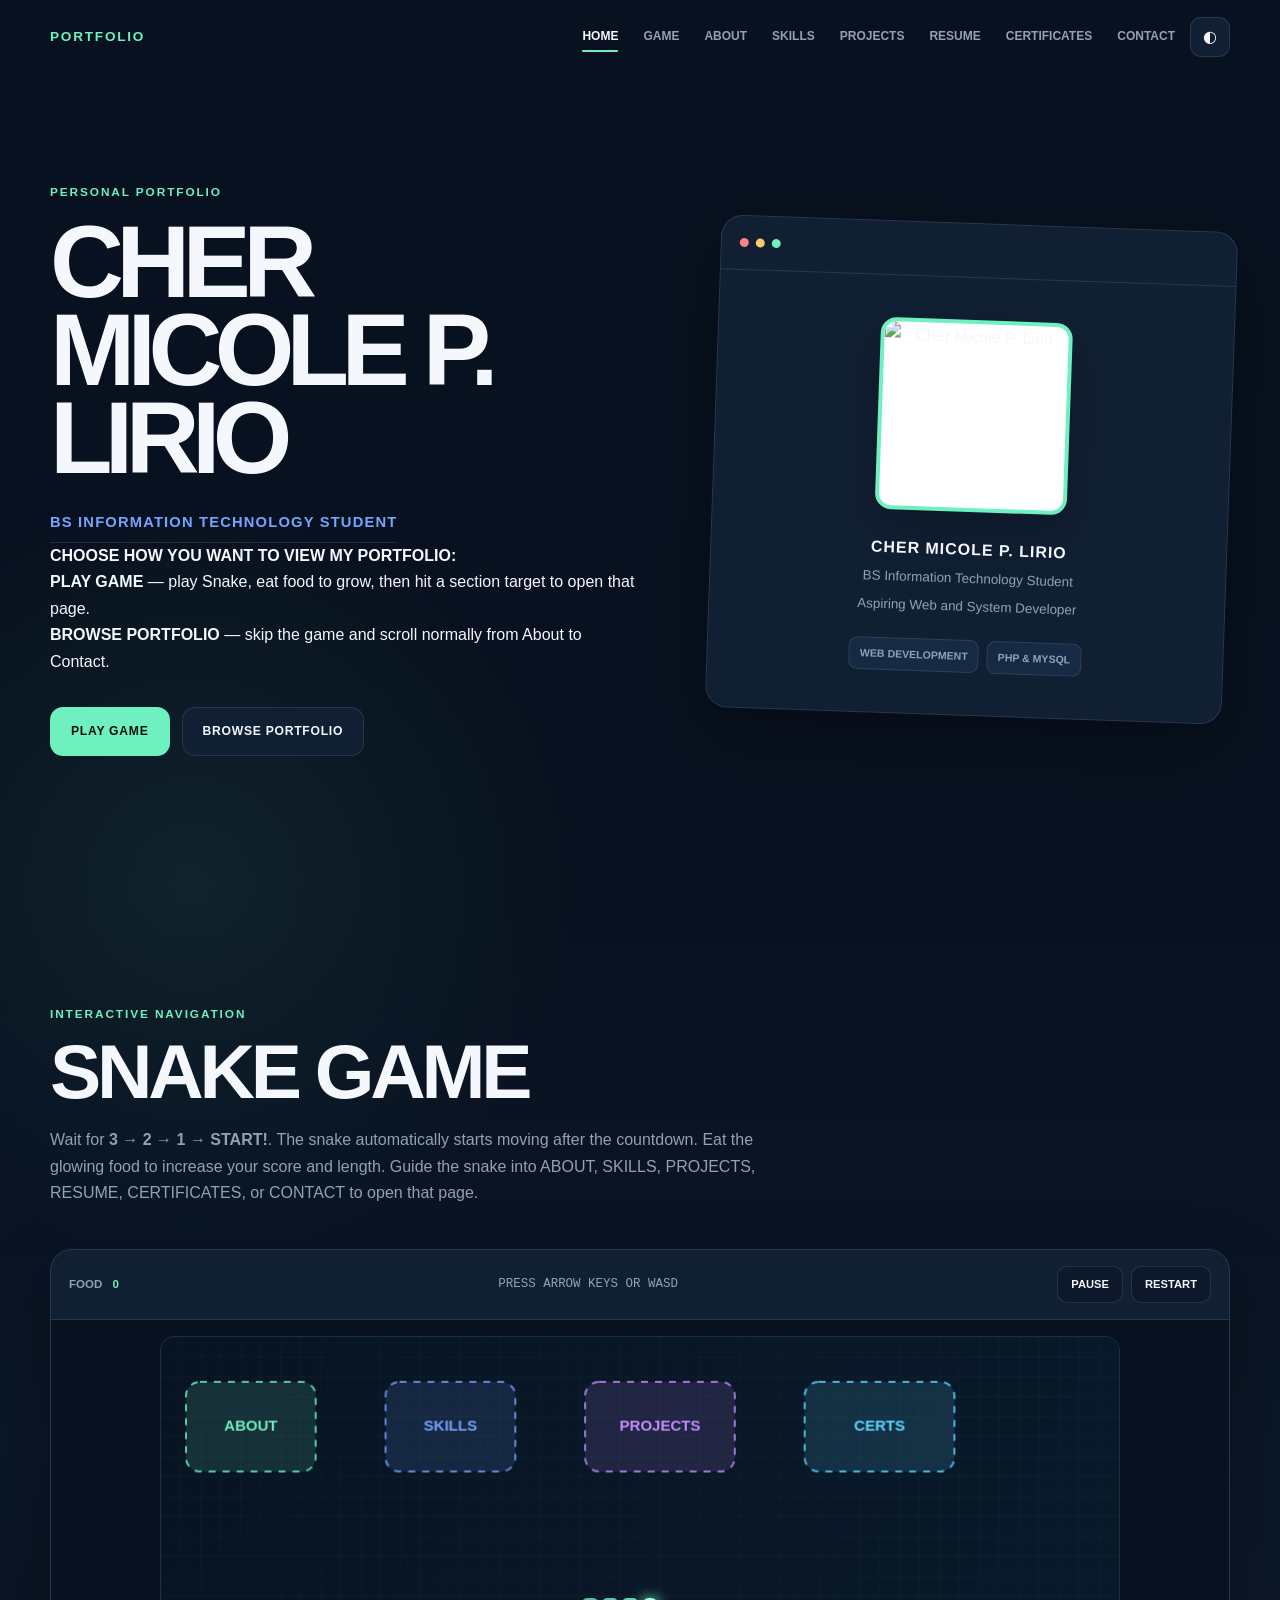
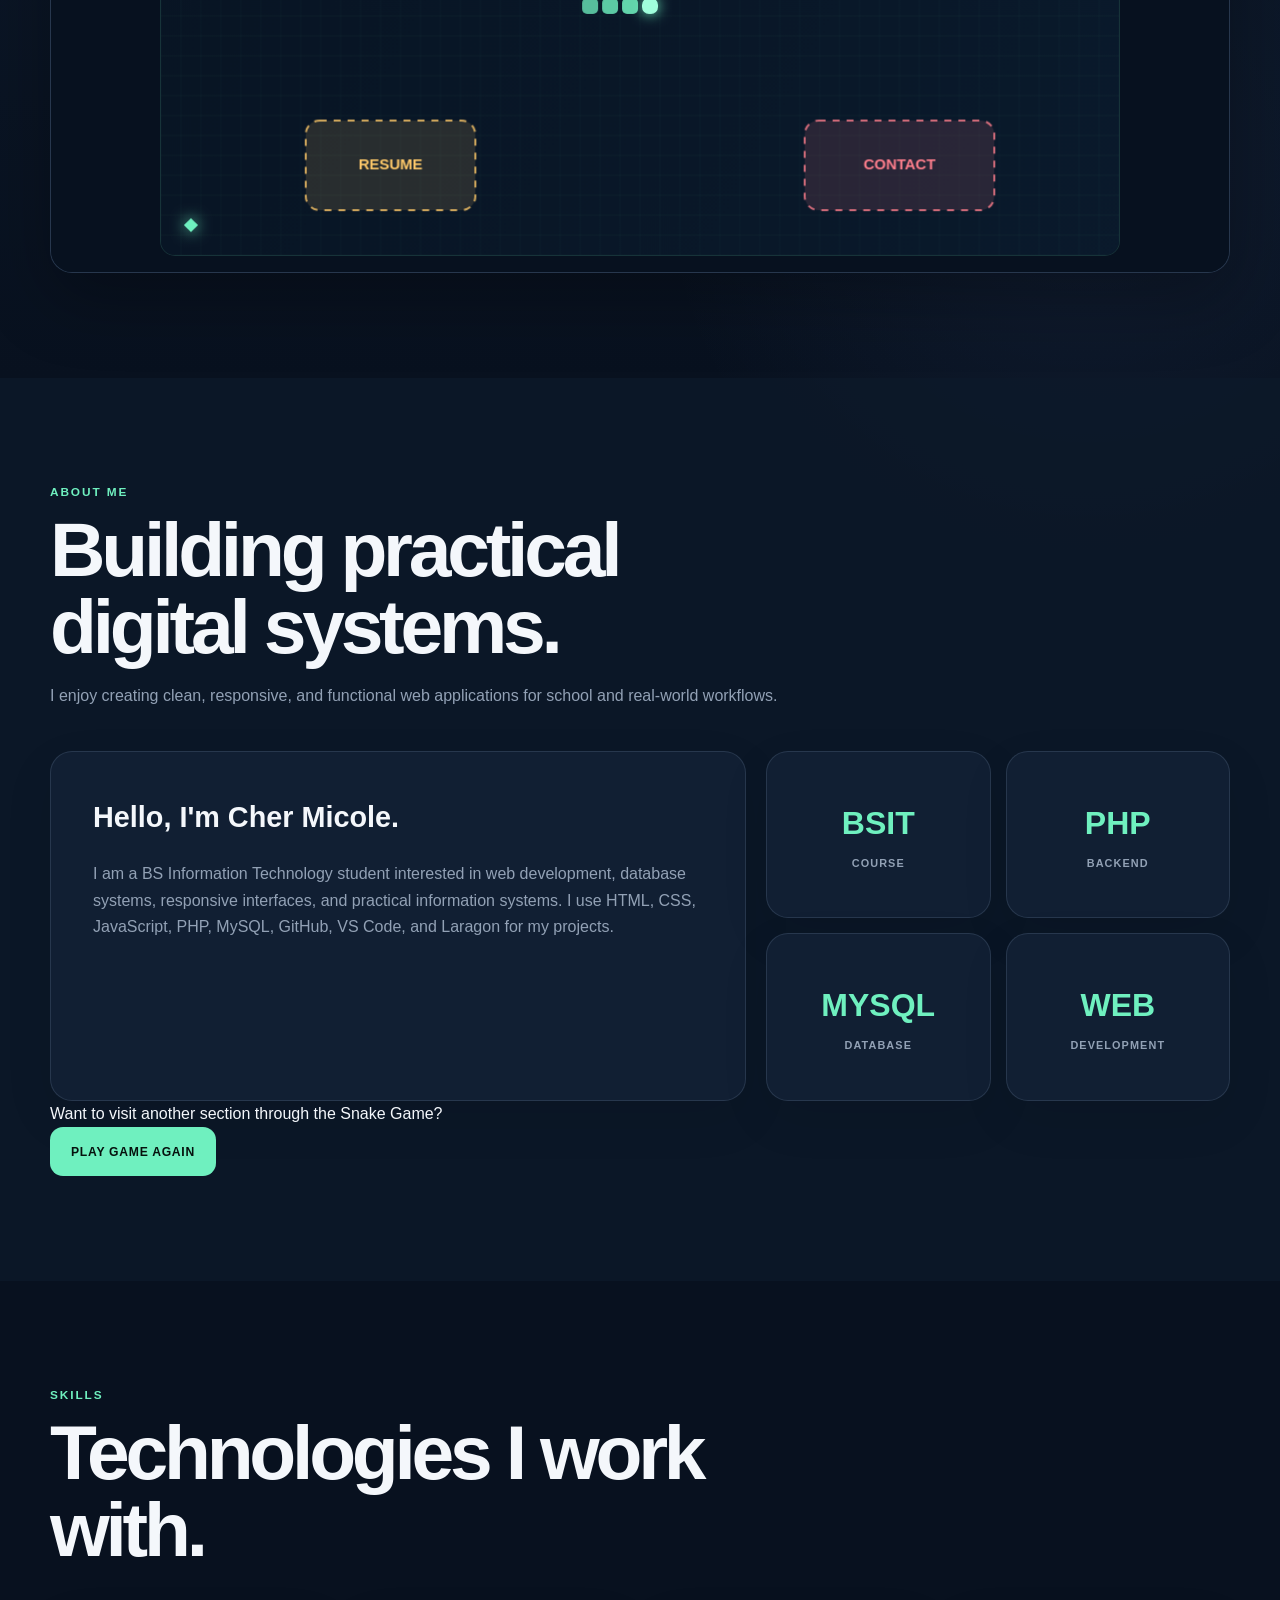
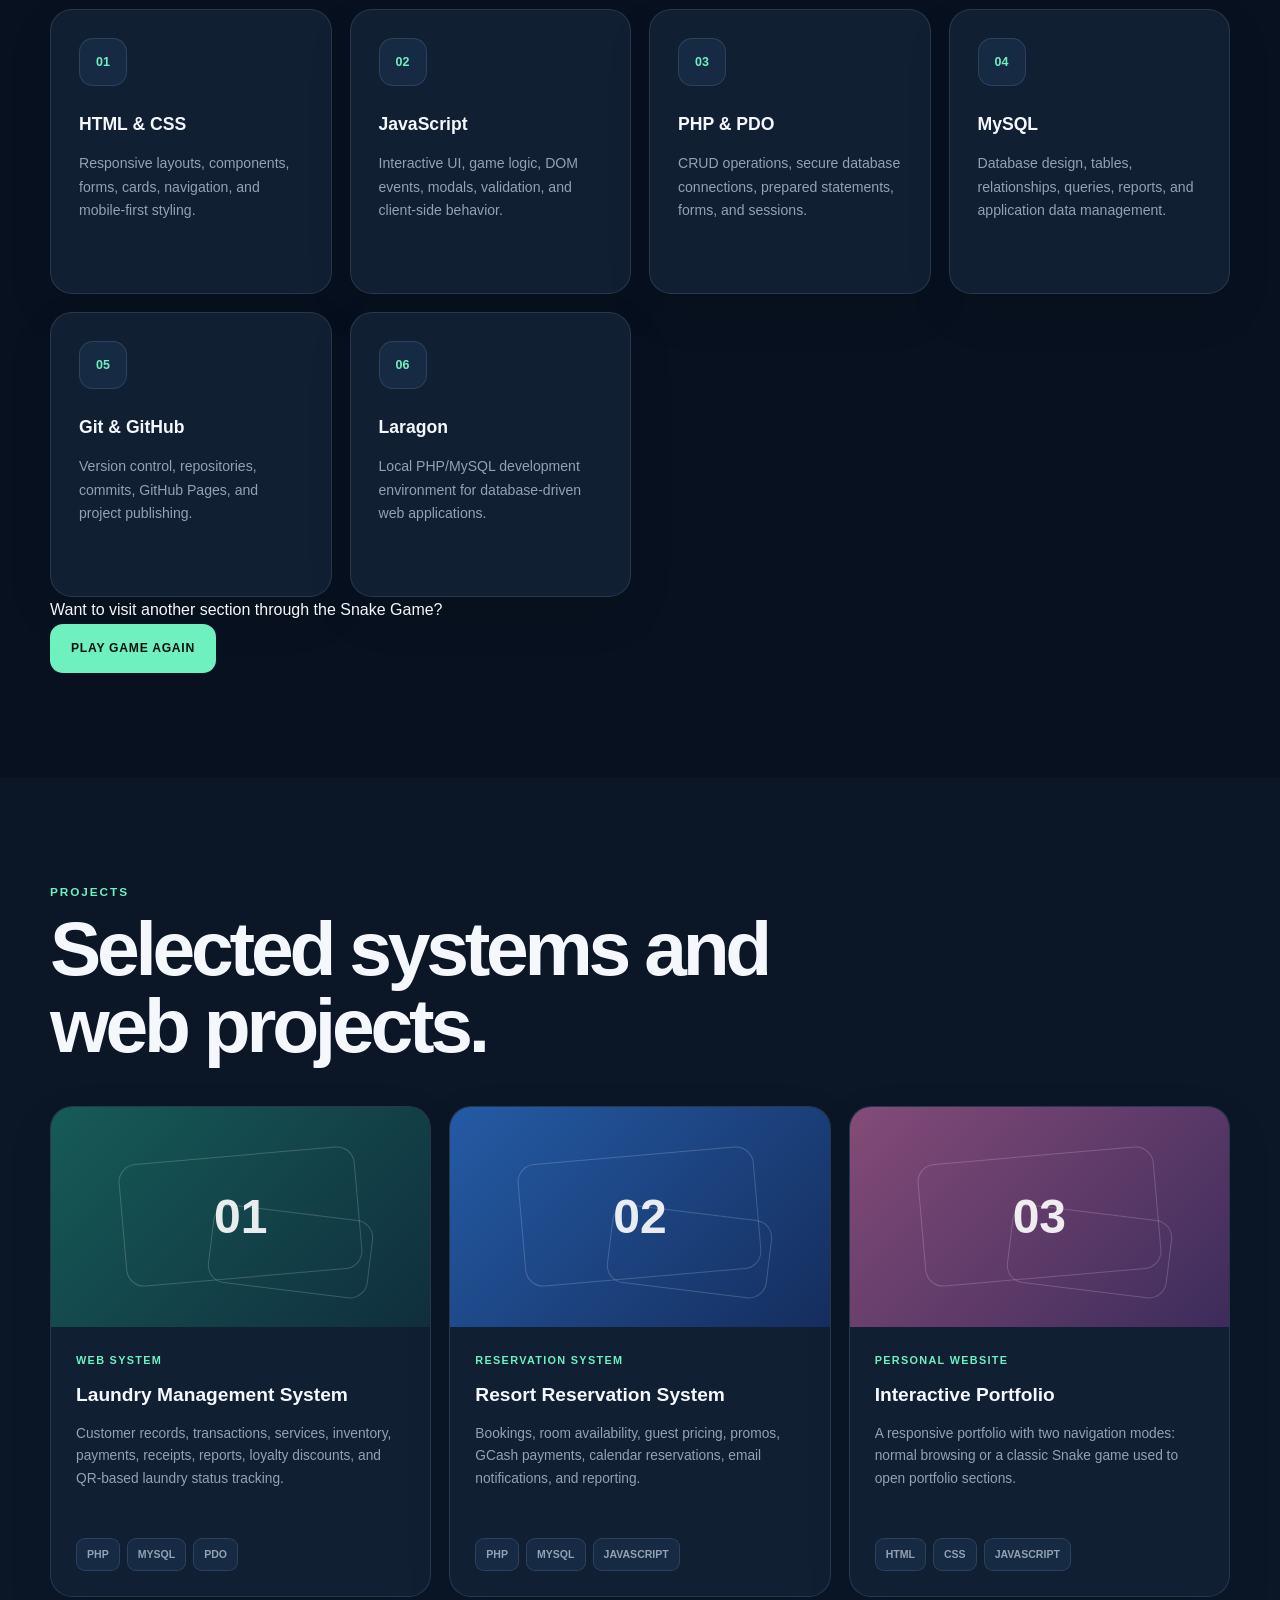
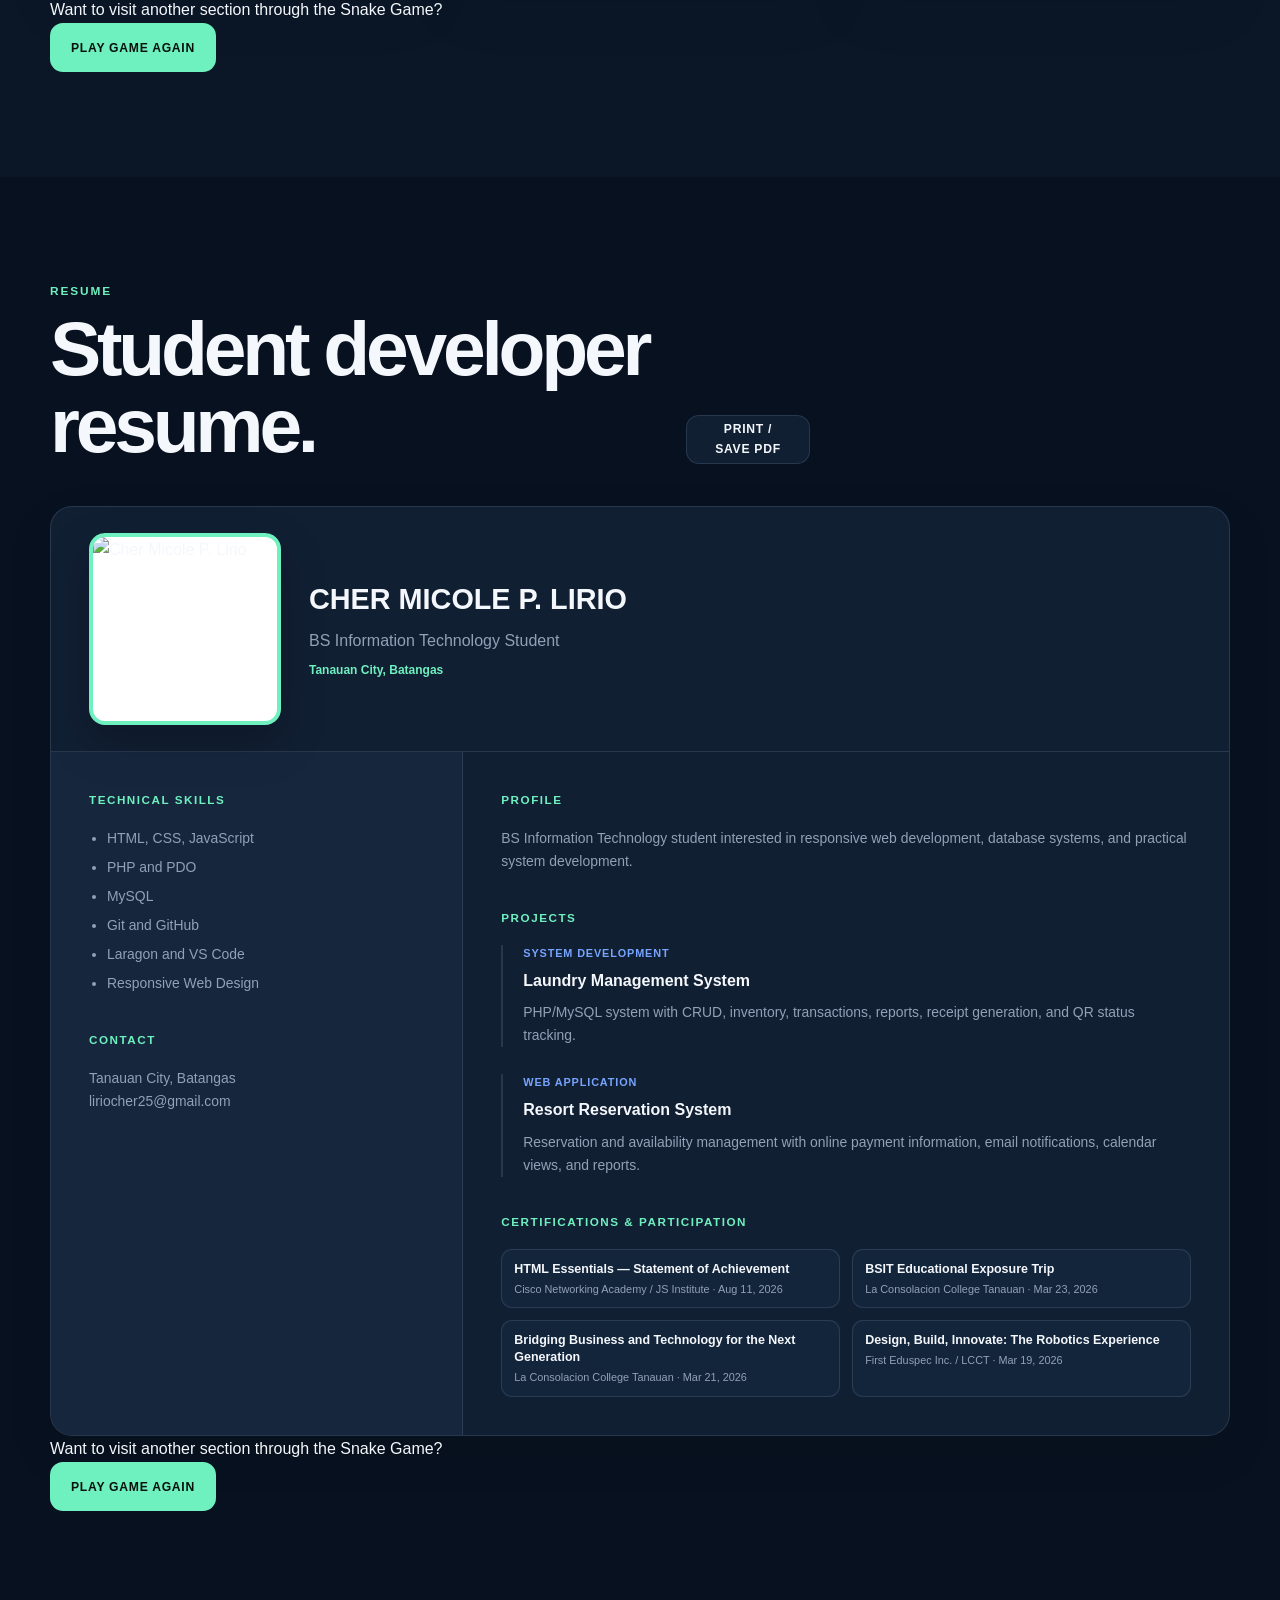
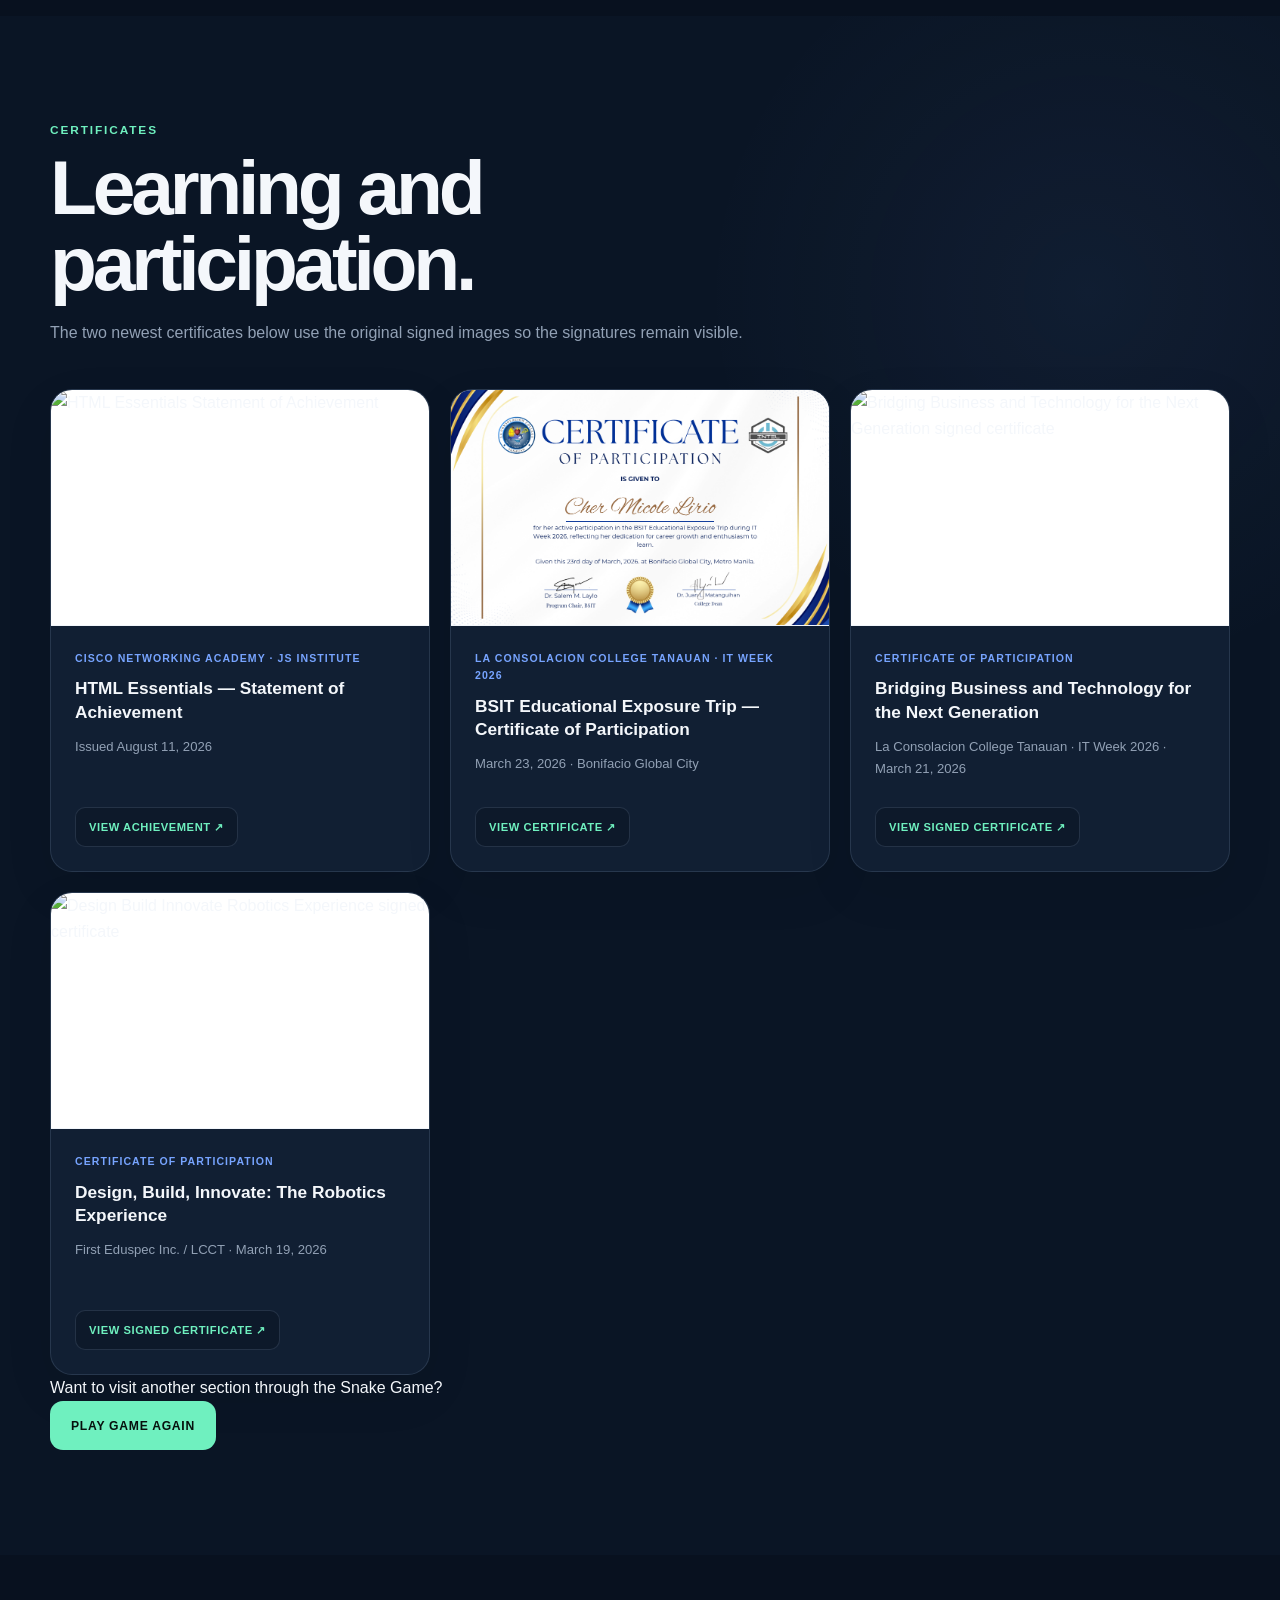
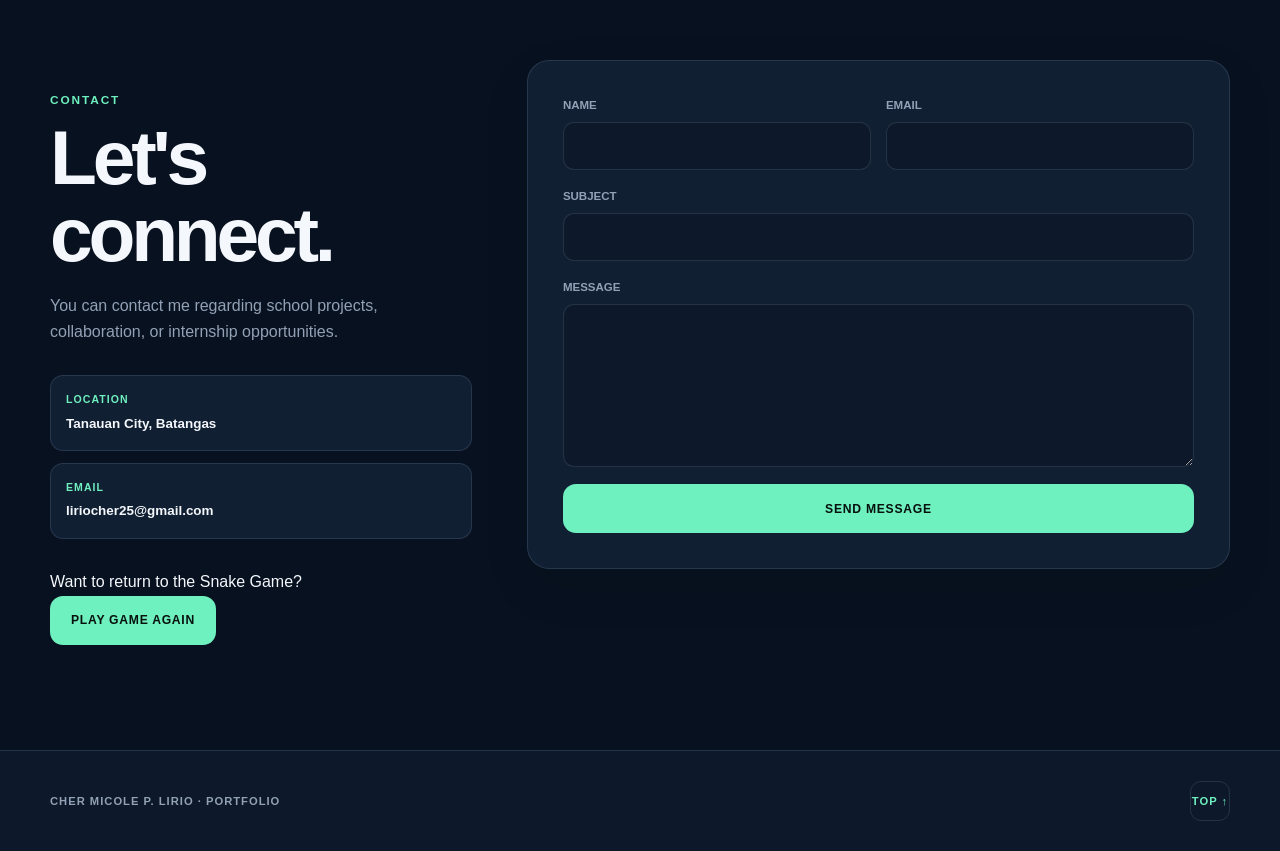
==== index.html @ 3386b7c5 "Add files via upload" ====
<!DOCTYPE html>
<html lang="en">
<head>
    <meta charset="UTF-8">
    <meta name="viewport" content="width=device-width, initial-scale=1.0, viewport-fit=cover">
    <meta name="description" content="Portfolio of Cher Micole P. Lirio, BS Information Technology student.">
    <title>Cher Micole P. Lirio | Portfolio</title>
    <link rel="stylesheet" href="style.css">
    <script src="script.js" defer></script>
</head>
<body>
    <div class="route-cover" id="routeCover" aria-hidden="true"></div>

    <header class="header" id="header">
        <nav class="nav container">
            <a class="logo" href="#home" data-nav="home">PORTFOLIO</a>

            <button class="menu-button" id="menuButton" type="button" aria-label="Open menu">
                <span></span><span></span><span></span>
            </button>

            <div class="nav-links" id="navLinks">
                <a href="#home" data-nav="home">HOME</a>
                <a href="#game" data-nav="game">GAME</a>
                <a href="#about" data-nav="about">ABOUT</a>
                <a href="#skills" data-nav="skills">SKILLS</a>
                <a href="#projects" data-nav="projects">PROJECTS</a>
                <a href="#resume" data-nav="resume">RESUME</a>
                <a href="#certificates" data-nav="certificates">CERTIFICATES</a>
                <a href="#contact" data-nav="contact">CONTACT</a>
                <button class="theme-button" id="themeButton" type="button" aria-label="Toggle theme">◐</button>
            </div>
        </nav>
    </header>

    <main>
        <!-- HOME -->
        <section class="section hero single-route" id="home">
            <div class="container hero-grid">
                <div class="hero-copy">
                    <p class="small-label">PERSONAL PORTFOLIO</p>
                    <h1>CHER<br>MICOLE P.<br>LIRIO</h1>
                    <span class="hero-title">BS INFORMATION TECHNOLOGY STUDENT</span>

                    <div class="home-guide">
                        <strong>CHOOSE HOW YOU WANT TO VIEW MY PORTFOLIO:</strong>
                        <p><b>PLAY GAME</b> — play Snake, eat food to grow, then hit a section target to open that page.</p>
                        <p><b>BROWSE PORTFOLIO</b> — skip the game and scroll normally from About to Contact.</p>
                    </div>

                    <div class="hero-buttons">
                        <button class="button primary-button" id="playGameHome" type="button">PLAY GAME</button>
                        <button class="button outline-button" id="browsePortfolioHome" type="button">BROWSE PORTFOLIO</button>
                    </div>
                </div>

                <article class="profile-card">
                    <div class="profile-card-top"><span></span><span></span><span></span></div>
                    <div class="profile-card-body">
                        <div class="profile-photo-frame">
                            <img src="assets/profile-photo-2x2.jpg" alt="Cher Micole P. Lirio" class="profile-photo">
                        </div>
                        <div class="profile-card-info">
                            <p class="profile-name">CHER MICOLE P. LIRIO</p>
                            <p>BS Information Technology Student</p>
                            <p>Aspiring Web and System Developer</p>
                        </div>
                        <div class="profile-tags">
                            <span>WEB DEVELOPMENT</span>
                            <span>PHP & MYSQL</span>
                        </div>
                    </div>
                </article>
            </div>
        </section>

        <!-- GAME -->
        <section class="section game-section single-route" id="game">
            <div class="container">
                <div class="section-heading game-heading">
                    <p class="small-label">INTERACTIVE NAVIGATION</p>
                    <h2>SNAKE GAME</h2>
                    <p class="section-description">
                        Wait for <b>3 → 2 → 1 → START!</b>. The snake automatically starts moving after the countdown.
                        Eat the glowing food to increase your score and length. Guide the snake into ABOUT, SKILLS,
                        PROJECTS, RESUME, CERTIFICATES, or CONTACT to open that page.
                    </p>
                </div>

                <div class="game-box">
                    <div class="game-top">
                        <div class="score-box">FOOD <strong id="score">0</strong></div>
                        <div id="gameMessage">GAME READY</div>
                        <div class="game-actions">
                            <button id="pauseButton" type="button">PAUSE</button>
                            <button id="restartButton" type="button">RESTART</button>
                        </div>
                    </div>

                    <div class="canvas-holder">
                        <canvas id="snakeCanvas" width="960" height="560" aria-label="Snake navigation game"></canvas>
                    </div>

                    <div class="mobile-controls" aria-label="Mobile game controls">
                        <button type="button" data-direction="up" aria-label="Move up">▲</button>
                        <div>
                            <button type="button" data-direction="left" aria-label="Move left">◀</button>
                            <button type="button" id="mobilePause" aria-label="Pause game">Ⅱ</button>
                            <button type="button" data-direction="right" aria-label="Move right">▶</button>
                        </div>
                        <button type="button" data-direction="down" aria-label="Move down">▼</button>
                    </div>
                </div>
            </div>
        </section>

        <!-- ABOUT -->
        <section class="section content-section alternate-section" id="about">
            <div class="container">
                <div class="section-heading">
                    <p class="small-label">ABOUT ME</p>
                    <h2>Building practical digital systems.</h2>
                    <p class="section-description">I enjoy creating clean, responsive, and functional web applications for school and real-world workflows.</p>
                </div>

                <div class="about-layout">
                    <article class="about-card">
                        <h3>Hello, I'm Cher Micole.</h3>
                        <p>
                            I am a BS Information Technology student interested in web development, database systems,
                            responsive interfaces, and practical information systems. I use HTML, CSS, JavaScript,
                            PHP, MySQL, GitHub, VS Code, and Laragon for my projects.
                        </p>
                    </article>

                    <div class="about-grid">
                        <article class="info-card"><strong>BSIT</strong><span>COURSE</span></article>
                        <article class="info-card"><strong>PHP</strong><span>BACKEND</span></article>
                        <article class="info-card"><strong>MYSQL</strong><span>DATABASE</span></article>
                        <article class="info-card"><strong>WEB</strong><span>DEVELOPMENT</span></article>
                    </div>
                </div>

                <div class="game-return-panel">
                    <p>Want to visit another section through the Snake Game?</p>
                    <button class="button primary-button play-game-again" type="button">PLAY GAME AGAIN</button>
                </div>
            </div>
        </section>

        <!-- SKILLS -->
        <section class="section content-section" id="skills">
            <div class="container">
                <div class="section-heading">
                    <p class="small-label">SKILLS</p>
                    <h2>Technologies I work with.</h2>
                </div>

                <div class="skills-grid">
                    <article class="skill-card"><span class="skill-number">01</span><h3>HTML & CSS</h3><p>Responsive layouts, components, forms, cards, navigation, and mobile-first styling.</p></article>
                    <article class="skill-card"><span class="skill-number">02</span><h3>JavaScript</h3><p>Interactive UI, game logic, DOM events, modals, validation, and client-side behavior.</p></article>
                    <article class="skill-card"><span class="skill-number">03</span><h3>PHP & PDO</h3><p>CRUD operations, secure database connections, prepared statements, forms, and sessions.</p></article>
                    <article class="skill-card"><span class="skill-number">04</span><h3>MySQL</h3><p>Database design, tables, relationships, queries, reports, and application data management.</p></article>
                    <article class="skill-card"><span class="skill-number">05</span><h3>Git & GitHub</h3><p>Version control, repositories, commits, GitHub Pages, and project publishing.</p></article>
                    <article class="skill-card"><span class="skill-number">06</span><h3>Laragon</h3><p>Local PHP/MySQL development environment for database-driven web applications.</p></article>
                </div>

                <div class="game-return-panel">
                    <p>Want to visit another section through the Snake Game?</p>
                    <button class="button primary-button play-game-again" type="button">PLAY GAME AGAIN</button>
                </div>
            </div>
        </section>

        <!-- PROJECTS -->
        <section class="section content-section alternate-section" id="projects">
            <div class="container">
                <div class="section-heading">
                    <p class="small-label">PROJECTS</p>
                    <h2>Selected systems and web projects.</h2>
                </div>

                <div class="project-grid">
                    <article class="project-card">
                        <div class="project-image project-one"><span>01</span></div>
                        <div class="project-body">
                            <p class="project-type">WEB SYSTEM</p>
                            <h3>Laundry Management System</h3>
                            <p>Customer records, transactions, services, inventory, payments, receipts, reports, loyalty discounts, and QR-based laundry status tracking.</p>
                            <div class="project-tools"><span>PHP</span><span>MYSQL</span><span>PDO</span></div>
                        </div>
                    </article>

                    <article class="project-card">
                        <div class="project-image project-two"><span>02</span></div>
                        <div class="project-body">
                            <p class="project-type">RESERVATION SYSTEM</p>
                            <h3>Resort Reservation System</h3>
                            <p>Bookings, room availability, guest pricing, promos, GCash payments, calendar reservations, email notifications, and reporting.</p>
                            <div class="project-tools"><span>PHP</span><span>MYSQL</span><span>JAVASCRIPT</span></div>
                        </div>
                    </article>

                    <article class="project-card">
                        <div class="project-image project-three"><span>03</span></div>
                        <div class="project-body">
                            <p class="project-type">PERSONAL WEBSITE</p>
                            <h3>Interactive Portfolio</h3>
                            <p>A responsive portfolio with two navigation modes: normal browsing or a classic Snake game used to open portfolio sections.</p>
                            <div class="project-tools"><span>HTML</span><span>CSS</span><span>JAVASCRIPT</span></div>
                        </div>
                    </article>
                </div>

                <div class="game-return-panel">
                    <p>Want to visit another section through the Snake Game?</p>
                    <button class="button primary-button play-game-again" type="button">PLAY GAME AGAIN</button>
                </div>
            </div>
        </section>

        <!-- RESUME -->
        <section class="section content-section" id="resume">
            <div class="container">
                <div class="resume-heading section-heading">
                    <div>
                        <p class="small-label">RESUME</p>
                        <h2>Student developer resume.</h2>
                    </div>
                    <button class="button outline-button" id="printResume" type="button">PRINT / SAVE PDF</button>
                </div>

                <article class="resume-template" id="resumeTemplate">
                    <div class="resume-top">
                        <div class="resume-photo"><img src="assets/profile-photo-2x2.jpg" alt="Cher Micole P. Lirio"></div>
                        <div>
                            <h3>CHER MICOLE P. LIRIO</h3>
                            <p>BS Information Technology Student</p>
                            <span>Tanauan City, Batangas</span>
                        </div>
                    </div>

                    <div class="resume-columns">
                        <aside>
                            <div class="resume-block">
                                <h4>TECHNICAL SKILLS</h4>
                                <ul>
                                    <li>HTML, CSS, JavaScript</li>
                                    <li>PHP and PDO</li>
                                    <li>MySQL</li>
                                    <li>Git and GitHub</li>
                                    <li>Laragon and VS Code</li>
                                    <li>Responsive Web Design</li>
                                </ul>
                            </div>

                            <div class="resume-block">
                                <h4>CONTACT</h4>
                                <p>Tanauan City, Batangas</p>
                                <p>liriocher25@gmail.com</p>
                            </div>
                        </aside>

                        <div class="resume-main">
                            <div class="resume-block">
                                <h4>PROFILE</h4>
                                <p>BS Information Technology student interested in responsive web development, database systems, and practical system development.</p>
                            </div>

                            <div class="resume-block">
                                <h4>PROJECTS</h4>
                                <div class="resume-item"><p class="resume-label">SYSTEM DEVELOPMENT</p><h5>Laundry Management System</h5><p>PHP/MySQL system with CRUD, inventory, transactions, reports, receipt generation, and QR status tracking.</p></div>
                                <div class="resume-item"><p class="resume-label">WEB APPLICATION</p><h5>Resort Reservation System</h5><p>Reservation and availability management with online payment information, email notifications, calendar views, and reports.</p></div>
                            </div>

                            <div class="resume-block">
                                <h4>CERTIFICATIONS & PARTICIPATION</h4>
                                <div class="resume-certifications">
                                    <div class="resume-cert-item"><strong>HTML Essentials — Statement of Achievement</strong><span>Cisco Networking Academy / JS Institute · Aug 11, 2026</span></div>
                                    <div class="resume-cert-item"><strong>BSIT Educational Exposure Trip</strong><span>La Consolacion College Tanauan · Mar 23, 2026</span></div>
                                    <div class="resume-cert-item"><strong>Bridging Business and Technology for the Next Generation</strong><span>La Consolacion College Tanauan · Mar 21, 2026</span></div>
                                    <div class="resume-cert-item"><strong>Design, Build, Innovate: The Robotics Experience</strong><span>First Eduspec Inc. / LCCT · Mar 19, 2026</span></div>
                                </div>
                            </div>
                        </div>
                    </div>
                </article>

                <div class="game-return-panel">
                    <p>Want to visit another section through the Snake Game?</p>
                    <button class="button primary-button play-game-again" type="button">PLAY GAME AGAIN</button>
                </div>
            </div>
        </section>

        <!-- CERTIFICATES -->
        <section class="section content-section certificates-section alternate-section" id="certificates">
            <div class="container">
                <div class="section-heading">
                    <p class="small-label">CERTIFICATES</p>
                    <h2>Learning and participation.</h2>
                    <p class="section-description">The two newest certificates below use the original signed images so the signatures remain visible.</p>
                </div>

                <div class="certificate-grid">
                    <article class="certificate-card">
                        <a class="certificate-preview" href="assets/certificates/html-essentials-achievement.jpg" target="_blank" rel="noopener">
                            <img src="assets/certificates/html-essentials-achievement.jpg" alt="HTML Essentials Statement of Achievement">
                            <span>VIEW</span>
                        </a>
                        <div class="certificate-body">
                            <p class="certificate-type">CISCO NETWORKING ACADEMY · JS INSTITUTE</p>
                            <h3>HTML Essentials — Statement of Achievement</h3>
                            <p class="certificate-date">Issued August 11, 2026</p>
                            <a class="certificate-button" href="assets/certificates/html-essentials-achievement.jpg" target="_blank" rel="noopener">VIEW ACHIEVEMENT ↗</a>
                        </div>
                    </article>

                    <article class="certificate-card">
                        <a class="certificate-preview" href="assets/certificates/bsit-educational-exposure-trip.png" target="_blank" rel="noopener">
                            <img src="assets/certificates/bsit-educational-exposure-trip.png" alt="BSIT Educational Exposure Trip certificate">
                            <span>VIEW</span>
                        </a>
                        <div class="certificate-body">
                            <p class="certificate-type">LA CONSOLACION COLLEGE TANAUAN · IT WEEK 2026</p>
                            <h3>BSIT Educational Exposure Trip — Certificate of Participation</h3>
                            <p class="certificate-date">March 23, 2026 · Bonifacio Global City</p>
                            <a class="certificate-button" href="assets/certificates/bsit-educational-exposure-trip.png" target="_blank" rel="noopener">VIEW CERTIFICATE ↗</a>
                        </div>
                    </article>

                    <article class="certificate-card signed-certificate">
                        <a class="certificate-preview" href="assets/certificates/bridging-business-technology-2026.png" target="_blank" rel="noopener">
                            <img src="assets/certificates/bridging-business-technology-2026.png" alt="Bridging Business and Technology for the Next Generation signed certificate">
                            <span>VIEW</span>
                        </a>
                        <div class="certificate-body">
                            <p class="certificate-type">CERTIFICATE OF PARTICIPATION</p>
                            <h3>Bridging Business and Technology for the Next Generation</h3>
                            <p class="certificate-date">La Consolacion College Tanauan · IT Week 2026 · March 21, 2026</p>
                            <a class="certificate-button" href="assets/certificates/bridging-business-technology-2026.png" target="_blank" rel="noopener">VIEW SIGNED CERTIFICATE ↗</a>
                        </div>
                    </article>

                    <article class="certificate-card signed-certificate">
                        <a class="certificate-preview" href="assets/certificates/robotics-experience-2026.jpg" target="_blank" rel="noopener">
                            <img src="assets/certificates/robotics-experience-2026.jpg" alt="Design Build Innovate Robotics Experience signed certificate">
                            <span>VIEW</span>
                        </a>
                        <div class="certificate-body">
                            <p class="certificate-type">CERTIFICATE OF PARTICIPATION</p>
                            <h3>Design, Build, Innovate: The Robotics Experience</h3>
                            <p class="certificate-date">First Eduspec Inc. / LCCT · March 19, 2026</p>
                            <a class="certificate-button" href="assets/certificates/robotics-experience-2026.jpg" target="_blank" rel="noopener">VIEW SIGNED CERTIFICATE ↗</a>
                        </div>
                    </article>
                </div>

                <div class="game-return-panel">
                    <p>Want to visit another section through the Snake Game?</p>
                    <button class="button primary-button play-game-again" type="button">PLAY GAME AGAIN</button>
                </div>
            </div>
        </section>

        <!-- CONTACT -->
        <section class="section content-section" id="contact">
            <div class="container contact-layout">
                <div class="contact-information">
                    <p class="small-label">CONTACT</p>
                    <h2>Let's connect.</h2>
                    <p>You can contact me regarding school projects, collaboration, or internship opportunities.</p>
                    <div class="contact-details">
                        <div><span>LOCATION</span><strong>Tanauan City, Batangas</strong></div>
                        <div><span>EMAIL</span><strong>liriocher25@gmail.com</strong></div>
                    </div>
                </div>

                <form class="contact-form" id="contactForm">
                    <div class="form-row">
                        <label>NAME<input id="contactName" type="text" required></label>
                        <label>EMAIL<input id="contactEmail" type="email" required></label>
                    </div>
                    <label>SUBJECT<input id="contactSubject" type="text" required></label>
                    <label>MESSAGE<textarea id="contactMessage" rows="7" required></textarea></label>
                    <button class="button primary-button" type="submit">SEND MESSAGE</button>
                </form>
            </div>

            <div class="container">
                <div class="game-return-panel">
                    <p>Want to return to the Snake Game?</p>
                    <button class="button primary-button play-game-again" type="button">PLAY GAME AGAIN</button>
                </div>
            </div>
        </section>
    </main>

    <footer class="footer">
        <div class="container footer-content">
            <span>CHER MICOLE P. LIRIO · PORTFOLIO</span>
            <a href="#home">TOP ↑</a>
        </div>
    </footer>

    <div class="toast" id="toast"></div>
</body>
</html>
---- style.css ----
/* ======================================================
   CHER MICOLE P. LIRIO - PORTFOLIO
   ====================================================== */

:root {
    --background: #08111f;
    --background-two: #0d192a;
    --card: #111f33;
    --card-light: #172a43;
    --text: #f4f7fb;
    --muted: #92a1b5;
    --primary: #6ff0bf;
    --secondary: #77a4ff;
    --purple: #c38dff;
    --yellow: #ffca6a;
    --pink: #ff7f8d;
    --border: rgba(165, 193, 224, 0.15);
    --shadow: 0 25px 70px rgba(0, 0, 0, 0.28);
    --radius: 22px;
    --container: 1180px;
    --header-height: 74px;
}

body.light-mode {
    --background: #f4f7fb;
    --background-two: #e9eff7;
    --card: #ffffff;
    --card-light: #eef3f9;
    --text: #122033;
    --muted: #66778d;
    --primary: #13845f;
    --secondary: #356ed2;
    --purple: #7544bc;
    --yellow: #996700;
    --pink: #c64b59;
    --border: rgba(30, 62, 95, 0.14);
    --shadow: 0 25px 70px rgba(34, 55, 80, 0.13);
}

* {
    box-sizing: border-box;
    margin: 0;
    padding: 0;
}

html {
    scroll-behavior: smooth;
    scroll-padding-top: calc(var(--header-height) + 20px);
}

body {
    min-height: 100vh;
    overflow-x: hidden;
    background:
        radial-gradient(circle at 15% 10%, rgba(111, 240, 191, 0.08), transparent 24rem),
        radial-gradient(circle at 85% 20%, rgba(119, 164, 255, 0.08), transparent 27rem),
        var(--background);
    color: var(--text);
    font-family: Arial, Helvetica, sans-serif;
    line-height: 1.65;
    transition: background 0.25s ease, color 0.25s ease;
}

body.menu-open,
body.modal-open {
    overflow: hidden;
}

button,
input,
textarea {
    font: inherit;
}

button,
a {
    -webkit-tap-highlight-color: transparent;
}

a {
    color: inherit;
    text-decoration: none;
}

button {
    color: inherit;
}

img,
canvas {
    display: block;
    max-width: 100%;
}

.container {
    width: min(calc(100% - 40px), var(--container));
    margin: 0 auto;
}

.section {
    position: relative;
    padding: 105px 0;
}

.alternate-section {
    background: color-mix(in srgb, var(--background-two) 72%, transparent);
}

.small-label {
    color: var(--primary);
    font-size: 0.74rem;
    font-weight: 900;
    letter-spacing: 0.16em;
}

.section-heading {
    max-width: 760px;
    margin-bottom: 42px;
}

.section-heading h2,
.contact-information h2 {
    margin-top: 8px;
    font-size: clamp(2.4rem, 6vw, 4.8rem);
    line-height: 1;
    letter-spacing: -0.055em;
}

.section-description {
    margin-top: 18px;
    color: var(--muted);
}

.reveal {
    opacity: 0;
    transform: translateY(25px);
    transition: opacity 0.7s ease, transform 0.7s ease;
}

.reveal.visible {
    opacity: 1;
    transform: none;
}

/* HEADER */
.header {
    position: fixed;
    z-index: 1000;
    top: 0;
    width: 100%;
    border-bottom: 1px solid transparent;
    transition: 0.25s ease;
}

.header.scrolled {
    border-color: var(--border);
    background: color-mix(in srgb, var(--background) 80%, transparent);
    backdrop-filter: blur(18px);
}

.nav {
    display: flex;
    min-height: var(--header-height);
    align-items: center;
    justify-content: space-between;
    gap: 25px;
}

.logo {
    color: var(--primary);
    font-size: 0.85rem;
    font-weight: 900;
    letter-spacing: 0.13em;
}

.nav-links {
    display: flex;
    align-items: center;
    gap: 5px;
}

.nav-links a {
    position: relative;
    padding: 10px;
    color: var(--muted);
    font-size: 0.75rem;
    font-weight: 800;
    transition: 0.2s ease;
}

.nav-links a:hover,
.nav-links a.active {
    color: var(--text);
}

.nav-links a::after {
    position: absolute;
    right: 10px;
    bottom: 5px;
    left: 10px;
    height: 2px;
    border-radius: 20px;
    background: var(--primary);
    content: "";
    transform: scaleX(0);
    transition: 0.2s ease;
}

.nav-links a:hover::after,
.nav-links a.active::after {
    transform: scaleX(1);
}

.theme-button,
.menu-button {
    border: 1px solid var(--border);
    background: var(--card);
    cursor: pointer;
}

.theme-button {
    display: grid;
    width: 40px;
    height: 40px;
    place-items: center;
    border-radius: 11px;
}

.menu-button {
    display: none;
    width: 44px;
    height: 44px;
    padding: 10px;
    border-radius: 11px;
}

.menu-button span {
    display: block;
    height: 2px;
    margin: 5px 0;
    border-radius: 10px;
    background: var(--text);
    transition: 0.2s ease;
}

.menu-button.active span:nth-child(1) {
    transform: translateY(7px) rotate(45deg);
}

.menu-button.active span:nth-child(2) {
    opacity: 0;
}

.menu-button.active span:nth-child(3) {
    transform: translateY(-7px) rotate(-45deg);
}

/* HERO */
.hero {
    display: grid;
    min-height: 100vh;
    padding-top: calc(var(--header-height) + 70px);
    place-items: center;
}

.hero-grid {
    display: grid;
    align-items: center;
    grid-template-columns: 1fr 0.88fr;
    gap: 75px;
}

.hero h1 {
    margin-top: 15px;
    font-size: clamp(4rem, 8vw, 7.8rem);
    line-height: 0.86;
    letter-spacing: -0.075em;
}

.hero-title {
    display: inline-block;
    margin-top: 28px;
    padding-bottom: 8px;
    border-bottom: 1px solid var(--border);
    color: var(--secondary);
    font-size: 0.92rem;
    font-weight: 900;
    letter-spacing: 0.08em;
}

.hero-description {
    max-width: 620px;
    margin-top: 20px;
    color: var(--muted);
    font-size: 1rem;
}

.hero-buttons {
    display: flex;
    flex-wrap: wrap;
    gap: 12px;
    margin-top: 32px;
}

.button {
    display: inline-flex;
    min-height: 49px;
    align-items: center;
    justify-content: center;
    padding: 0 20px;
    border: 1px solid transparent;
    border-radius: 13px;
    font-size: 0.76rem;
    font-weight: 900;
    letter-spacing: 0.06em;
    cursor: pointer;
    transition: 0.22s ease;
}

.button:hover {
    transform: translateY(-3px);
}

.primary-button {
    background: var(--primary);
    color: #06110d;
}

.outline-button {
    border-color: var(--border);
    background: var(--card);
    color: var(--text);
}

/* PROFILE CARD AND EXACT 2X2 PHOTO */
.profile-card {
    overflow: hidden;
    border: 1px solid var(--border);
    border-radius: var(--radius);
    background: var(--card);
    box-shadow: var(--shadow);
    transform: rotate(2deg);
    transition: 0.35s ease;
}

.profile-card:hover {
    transform: rotate(0) translateY(-6px);
}

.profile-card-top {
    display: flex;
    min-height: 54px;
    align-items: center;
    gap: 7px;
    padding: 0 18px;
    border-bottom: 1px solid var(--border);
}

.profile-card-top span {
    width: 9px;
    height: 9px;
    border-radius: 50%;
    background: var(--pink);
}

.profile-card-top span:nth-child(2) {
    background: var(--yellow);
}

.profile-card-top span:nth-child(3) {
    background: var(--primary);
}

.profile-card-body {
    display: grid;
    min-height: 430px;
    place-content: center;
    padding: 42px;
    text-align: center;
}

.profile-photo-frame,
.resume-photo {
    width: 2in;
    height: 2in;
    overflow: hidden;
    border: 4px solid var(--primary);
    border-radius: 16px;
    background: #ffffff;
    box-shadow: 0 18px 45px rgba(0, 0, 0, 0.22);
}

.profile-photo-frame {
    margin: 0 auto;
}

.profile-photo,
.resume-photo img {
    width: 100%;
    height: 100%;
    object-fit: cover;
    object-position: center;
}

.profile-card-info {
    margin-top: 25px;
}

.profile-name {
    color: var(--text) !important;
    font-size: 1rem !important;
    font-weight: 900;
    letter-spacing: 0.06em;
}

.profile-card-info p {
    color: var(--muted);
    font-size: 0.84rem;
}

.profile-card-info p + p {
    margin-top: 5px;
}

.profile-tags {
    display: flex;
    flex-wrap: wrap;
    justify-content: center;
    gap: 8px;
    margin-top: 22px;
}

.profile-tags span,
.project-tools span,
.modal-tools span {
    padding: 7px 10px;
    border: 1px solid var(--border);
    border-radius: 9px;
    background: var(--card-light);
    color: var(--muted);
    font-size: 0.66rem;
    font-weight: 800;
}

/* GAME */
.game-section {
    background: linear-gradient(
        180deg,
        transparent,
        color-mix(in srgb, var(--background-two) 70%, transparent),
        transparent
    );
}

.game-box {
    overflow: hidden;
    border: 1px solid var(--border);
    border-radius: var(--radius);
    background: var(--card);
    box-shadow: var(--shadow);
}

.game-top {
    display: grid;
    min-height: 70px;
    align-items: center;
    padding: 13px 18px;
    border-bottom: 1px solid var(--border);
    grid-template-columns: auto 1fr auto;
    gap: 20px;
}

.score-box {
    color: var(--muted);
    font-size: 0.72rem;
    font-weight: 800;
}

.score-box strong {
    margin-left: 7px;
    color: var(--primary);
}

#gameMessage {
    overflow: hidden;
    color: var(--muted);
    font-family: monospace;
    font-size: 0.78rem;
    text-align: center;
    text-overflow: ellipsis;
    white-space: nowrap;
}

.game-actions {
    display: flex;
    gap: 8px;
}

.game-actions button,
.mobile-controls button {
    border: 1px solid var(--border);
    border-radius: 10px;
    background: var(--background-two);
    color: var(--text);
    cursor: pointer;
}

.game-actions button {
    min-height: 37px;
    padding: 0 13px;
    font-size: 0.7rem;
    font-weight: 800;
}

.canvas-holder {
    overflow: auto;
    padding: 16px;
    background: #07111f;
}

#snakeCanvas {
    width: 100%;
    min-width: 660px;
    border: 1px solid rgba(111, 240, 191, 0.14);
    border-radius: 15px;
    background: #081423;
}

.mobile-controls {
    display: none;
    padding: 20px;
    text-align: center;
}

.mobile-controls > button,
.mobile-controls div button {
    width: 52px;
    height: 45px;
    margin: 3px;
}

/* ABOUT */
.about-layout {
    display: grid;
    grid-template-columns: 1.2fr 0.8fr;
    gap: 20px;
}

.about-card,
.info-card,
.skill-card,
.project-card,
.resume-template,
.contact-form {
    border: 1px solid var(--border);
    border-radius: var(--radius);
    background: var(--card);
    box-shadow: 0 18px 50px rgba(0, 0, 0, 0.08);
}

.about-card {
    min-height: 350px;
    padding: 42px;
}

.about-card h3 {
    font-size: 1.8rem;
}

.about-card p {
    margin-top: 20px;
    color: var(--muted);
}

.about-grid {
    display: grid;
    grid-template-columns: repeat(2, 1fr);
    gap: 15px;
}

.info-card {
    display: grid;
    min-height: 165px;
    place-content: center;
    text-align: center;
}

.info-card strong {
    color: var(--primary);
    font-size: 2rem;
}

.info-card span {
    margin-top: 5px;
    color: var(--muted);
    font-size: 0.68rem;
    font-weight: 800;
    letter-spacing: 0.1em;
}

/* SKILLS */
.skills-grid {
    display: grid;
    grid-template-columns: repeat(4, 1fr);
    gap: 18px;
}

.skill-card {
    min-height: 285px;
    padding: 28px;
    transition: 0.22s ease;
}

.skill-card:hover,
.project-card:hover {
    border-color: color-mix(in srgb, var(--primary) 45%, var(--border));
    transform: translateY(-6px);
}

.skill-number {
    display: grid;
    width: 48px;
    height: 48px;
    place-items: center;
    border: 1px solid var(--border);
    border-radius: 14px;
    background: var(--card-light);
    color: var(--primary);
    font-size: 0.78rem;
    font-weight: 900;
}

.skill-card h3 {
    margin-top: 24px;
    font-size: 1.1rem;
}

.skill-card p {
    margin-top: 13px;
    color: var(--muted);
    font-size: 0.88rem;
}

/* PROJECTS */
.project-filters {
    display: flex;
    flex-wrap: wrap;
    gap: 8px;
    margin-bottom: 25px;
}

.filter {
    min-height: 40px;
    padding: 0 16px;
    border: 1px solid var(--border);
    border-radius: 10px;
    background: var(--card);
    color: var(--muted);
    font-size: 0.68rem;
    font-weight: 800;
    cursor: pointer;
}

.filter.active {
    border-color: var(--primary);
    color: var(--primary);
}

.project-grid {
    display: grid;
    grid-template-columns: repeat(3, 1fr);
    gap: 18px;
}

.project-card {
    overflow: hidden;
    transition: 0.22s ease;
}

.project-card.hide {
    display: none;
}

.project-image {
    position: relative;
    display: grid;
    min-height: 220px;
    overflow: hidden;
    place-items: center;
}

.project-image::before,
.project-image::after {
    position: absolute;
    border: 1px solid rgba(255, 255, 255, 0.18);
    border-radius: 18px;
    content: "";
}

.project-image::before {
    width: 62%;
    height: 55%;
    transform: rotate(-5deg);
}

.project-image::after {
    width: 42%;
    height: 35%;
    transform: translate(50px, 35px) rotate(7deg);
}

.project-one {
    background: linear-gradient(135deg, #165b57, #102e3d);
}

.project-two {
    background: linear-gradient(135deg, #245ba5, #152d5d);
}

.project-three {
    background: linear-gradient(135deg, #844b78, #3c2c5b);
}

.project-image span {
    position: relative;
    z-index: 2;
    color: rgba(255, 255, 255, 0.9);
    font-size: 3rem;
    font-weight: 900;
}

.project-body {
    padding: 25px;
}

.project-type {
    color: var(--primary);
    font-size: 0.68rem;
    font-weight: 900;
    letter-spacing: 0.12em;
}

.project-body h3 {
    margin-top: 9px;
    font-size: 1.2rem;
}

.project-body > p:not(.project-type) {
    min-height: 115px;
    margin-top: 12px;
    color: var(--muted);
    font-size: 0.86rem;
}

.project-tools {
    display: flex;
    flex-wrap: wrap;
    gap: 7px;
}

.project-open {
    width: 100%;
    min-height: 43px;
    margin-top: 24px;
    border: 1px solid var(--border);
    border-radius: 10px;
    background: var(--background-two);
    color: var(--text);
    font-size: 0.7rem;
    font-weight: 900;
    cursor: pointer;
}

/* RESUME */
.resume-heading {
    display: flex;
    align-items: end;
    justify-content: space-between;
    gap: 25px;
}

.resume-template {
    overflow: hidden;
}

.resume-top {
    display: flex;
    min-height: 245px;
    align-items: center;
    gap: 28px;
    padding: 26px 38px;
    border-bottom: 1px solid var(--border);
}

.resume-top h3 {
    font-size: 1.8rem;
}

.resume-top p {
    margin-top: 4px;
    color: var(--muted);
}

.resume-top span {
    display: block;
    margin-top: 7px;
    color: var(--primary);
    font-size: 0.75rem;
    font-weight: 800;
}

.resume-columns {
    display: grid;
    grid-template-columns: 0.35fr 0.65fr;
}

.resume-columns > aside,
.resume-main {
    padding: 38px;
}

.resume-columns > aside {
    border-right: 1px solid var(--border);
    background: color-mix(in srgb, var(--card-light) 65%, transparent);
}

.resume-block + .resume-block {
    margin-top: 35px;
}

.resume-block h4 {
    margin-bottom: 18px;
    color: var(--primary);
    font-size: 0.73rem;
    letter-spacing: 0.13em;
}

.resume-block p,
.resume-block li {
    color: var(--muted);
    font-size: 0.87rem;
}

.resume-block ul {
    padding-left: 18px;
}

.resume-block li + li {
    margin-top: 6px;
}

.resume-item {
    padding-left: 20px;
    border-left: 2px solid var(--border);
}

.resume-item + .resume-item {
    margin-top: 27px;
}

.resume-label {
    color: var(--secondary) !important;
    font-size: 0.68rem !important;
    font-weight: 900;
    letter-spacing: 0.08em;
}

.resume-item h5 {
    margin-top: 5px;
    font-size: 1rem;
}

.resume-item h5 + p {
    margin-top: 7px;
}

/* CONTACT */
.contact-layout {
    display: grid;
    grid-template-columns: 0.75fr 1.25fr;
    gap: 55px;
    align-items: center;
}

.contact-information > p:not(.small-label) {
    margin-top: 20px;
    color: var(--muted);
}

.contact-details {
    display: grid;
    gap: 12px;
    margin-top: 30px;
}

.contact-details div {
    display: grid;
    padding: 15px;
    border: 1px solid var(--border);
    border-radius: 13px;
    background: var(--card);
}

.contact-details span {
    color: var(--primary);
    font-size: 0.66rem;
    font-weight: 900;
    letter-spacing: 0.1em;
}

.contact-details strong {
    margin-top: 4px;
    font-size: 0.84rem;
}

.contact-form {
    display: grid;
    gap: 17px;
    padding: 35px;
}

.form-row {
    display: grid;
    grid-template-columns: repeat(2, 1fr);
    gap: 15px;
}

.contact-form label {
    display: grid;
    gap: 7px;
    color: var(--muted);
    font-size: 0.72rem;
    font-weight: 800;
}

.contact-form input,
.contact-form textarea {
    width: 100%;
    border: 1px solid var(--border);
    outline: none;
    border-radius: 11px;
    background: var(--background-two);
    color: var(--text);
}

.contact-form input {
    min-height: 48px;
    padding: 0 14px;
}

.contact-form textarea {
    padding: 14px;
    resize: vertical;
}

.contact-form input:focus,
.contact-form textarea:focus {
    border-color: var(--primary);
}

/* FOOTER */
.footer {
    padding: 30px 0;
    border-top: 1px solid var(--border);
    background: var(--background-two);
}

.footer-content {
    display: flex;
    align-items: center;
    justify-content: space-between;
    color: var(--muted);
    font-size: 0.7rem;
    font-weight: 800;
    letter-spacing: 0.09em;
}

.footer-content a {
    display: grid;
    width: 40px;
    height: 40px;
    place-items: center;
    border: 1px solid var(--border);
    border-radius: 11px;
    color: var(--primary);
}

/* MODAL */
.modal {
    position: fixed;
    z-index: 3000;
    inset: 0;
    display: grid;
    padding: 20px;
    place-items: center;
    opacity: 0;
    visibility: hidden;
    transition: 0.2s ease;
}

.modal.open {
    opacity: 1;
    visibility: visible;
}

.modal-background {
    position: absolute;
    inset: 0;
    background: rgba(2, 8, 15, 0.76);
    backdrop-filter: blur(10px);
}

.modal-card {
    position: relative;
    z-index: 1;
    width: min(100%, 650px);
    padding: 38px;
    border: 1px solid var(--border);
    border-radius: var(--radius);
    background: var(--card);
    box-shadow: var(--shadow);
}

.modal-close {
    position: absolute;
    top: 14px;
    right: 14px;
    display: grid;
    width: 38px;
    height: 38px;
    place-items: center;
    border: 1px solid var(--border);
    border-radius: 10px;
    background: var(--background-two);
    color: var(--text);
    font-size: 1.2rem;
    cursor: pointer;
}

.modal-card h2 {
    margin-top: 8px;
    font-size: 2rem;
}

#modalDescription {
    margin-top: 18px;
    color: var(--muted);
}

.modal-tools {
    display: flex;
    flex-wrap: wrap;
    gap: 7px;
    margin-top: 24px;
}

.modal-project-link {
    display: none;
    width: 100%;
    min-height: 50px;
    margin-top: 28px;
    align-items: center;
    justify-content: center;
    padding: 12px 18px;
    border: 1px solid var(--primary);
    border-radius: 11px;
    background: var(--primary);
    color: #07131f;
    font-size: 0.76rem;
    font-weight: 900;
    letter-spacing: 0.06em;
    text-align: center;
    transition: transform 0.2s ease, opacity 0.2s ease;
}

.modal-project-link.show {
    display: flex;
}

.modal-project-link:hover {
    transform: translateY(-2px);
    opacity: 0.9;
}

/* TOAST */
.toast {
    position: fixed;
    z-index: 4000;
    right: 20px;
    bottom: 20px;
    padding: 13px 18px;
    border: 1px solid var(--border);
    border-radius: 11px;
    background: var(--card);
    color: var(--primary);
    box-shadow: var(--shadow);
    opacity: 0;
    transform: translateY(15px);
    transition: 0.2s ease;
}

.toast.show {
    opacity: 1;
    transform: none;
}



/* RESUME CERTIFICATIONS */
.resume-certifications {
    display: grid;
    grid-template-columns: repeat(2, minmax(0, 1fr));
    gap: 12px;
}

.resume-cert-item {
    padding: 11px 12px;
    border: 1px solid var(--border);
    border-radius: 11px;
    background: color-mix(in srgb, var(--card-light) 55%, transparent);
}

.resume-cert-item strong {
    display: block;
    color: var(--text);
    font-size: 0.78rem;
    line-height: 1.35;
}

.resume-cert-item span {
    display: block;
    margin-top: 4px;
    color: var(--muted);
    font-size: 0.68rem;
    line-height: 1.35;
}

@media (max-width: 650px) {
    .resume-certifications {
        grid-template-columns: 1fr;
    }
}

/* CERTIFICATES */
.certificates-section {
    background:
        radial-gradient(circle at 85% 18%, rgba(119, 164, 255, 0.06), transparent 24rem),
        color-mix(in srgb, var(--background-two) 58%, transparent);
}

.certificate-grid {
    display: grid;
    grid-template-columns: repeat(3, minmax(0, 1fr));
    gap: 20px;
}

.certificate-card {
    overflow: hidden;
    border: 1px solid var(--border);
    border-radius: var(--radius);
    background: var(--card);
    box-shadow: 0 18px 50px rgba(0, 0, 0, 0.08);
    transition: transform 0.22s ease, border-color 0.22s ease, box-shadow 0.22s ease;
}

.certificate-card:hover {
    border-color: color-mix(in srgb, var(--secondary) 48%, var(--border));
    box-shadow: var(--shadow);
    transform: translateY(-6px);
}

.certificate-preview {
    position: relative;
    display: block;
    overflow: hidden;
    aspect-ratio: 16 / 10;
    border-bottom: 1px solid var(--border);
    background: #ffffff;
}

.certificate-preview img {
    width: 100%;
    height: 100%;
    object-fit: cover;
    object-position: center;
    transition: transform 0.35s ease, filter 0.35s ease;
}

.certificate-preview span {
    position: absolute;
    right: 14px;
    bottom: 14px;
    padding: 7px 10px;
    border: 1px solid rgba(255, 255, 255, 0.28);
    border-radius: 9px;
    background: rgba(8, 17, 31, 0.82);
    color: #ffffff;
    font-size: 0.66rem;
    font-weight: 900;
    letter-spacing: 0.08em;
    opacity: 0;
    transform: translateY(8px);
    transition: 0.22s ease;
}

.certificate-preview:hover img {
    filter: brightness(0.86);
    transform: scale(1.035);
}

.certificate-preview:hover span,
.certificate-preview:focus-visible span {
    opacity: 1;
    transform: none;
}

.certificate-body {
    display: flex;
    min-height: 245px;
    flex-direction: column;
    padding: 24px;
}

.certificate-type {
    color: var(--secondary);
    font-size: 0.66rem;
    font-weight: 900;
    letter-spacing: 0.1em;
}

.certificate-body h3 {
    margin-top: 10px;
    color: var(--text);
    font-size: 1.08rem;
    line-height: 1.35;
}

.certificate-date {
    margin-top: 12px;
    color: var(--muted);
    font-size: 0.82rem;
}

.certificate-button {
    display: inline-flex;
    width: fit-content;
    min-height: 40px;
    align-items: center;
    justify-content: center;
    margin-top: auto;
    padding: 0 13px;
    border: 1px solid var(--border);
    border-radius: 10px;
    background: var(--background-two);
    color: var(--primary);
    font-size: 0.7rem;
    font-weight: 900;
    letter-spacing: 0.05em;
    transition: 0.2s ease;
}

.certificate-button:hover,
.certificate-button:focus-visible {
    border-color: color-mix(in srgb, var(--primary) 55%, var(--border));
    transform: translateY(-2px);
}

@media (max-width: 1020px) {
    .certificate-grid {
        grid-template-columns: repeat(2, minmax(0, 1fr));
    }
}

@media (max-width: 650px) {
    .certificate-grid {
        grid-template-columns: 1fr;
    }

    .certificate-body {
        min-height: 0;
        padding: 20px;
    }

    .certificate-button {
        width: 100%;
        margin-top: 22px;
    }

    .certificate-preview span {
        opacity: 1;
        transform: none;
    }
}

/* RESPONSIVE */
@media (max-width: 1020px) {
    .hero-grid {
        grid-template-columns: 1fr;
    }

    .profile-card {
        width: min(100%, 680px);
    }

    .skills-grid {
        grid-template-columns: repeat(2, 1fr);
    }

    .project-grid {
        grid-template-columns: repeat(2, 1fr);
    }

    .project-card:last-child {
        grid-column: 1 / -1;
        width: calc(50% - 9px);
    }

    .contact-layout {
        grid-template-columns: 1fr;
    }
}

@media (max-width: 820px) {
    .menu-button {
        display: block;
    }

    .nav-links {
        position: fixed;
        top: var(--header-height);
        right: 20px;
        left: 20px;
        display: grid;
        padding: 16px;
        border: 1px solid var(--border);
        border-radius: 17px;
        background: var(--card);
        box-shadow: var(--shadow);
        opacity: 0;
        pointer-events: none;
        transform: translateY(-12px);
        transition: 0.2s ease;
    }

    .nav-links.open {
        opacity: 1;
        pointer-events: auto;
        transform: none;
    }

    .nav-links a::after {
        display: none;
    }

    .theme-button {
        width: 100%;
    }

    .about-layout,
    .resume-columns {
        grid-template-columns: 1fr;
    }

    .resume-columns > aside {
        border-right: 0;
        border-bottom: 1px solid var(--border);
    }

    .game-top {
        grid-template-columns: 1fr;
    }

    #gameMessage {
        white-space: normal;
    }

    .game-actions {
        justify-content: center;
    }

    .mobile-controls {
        display: block;
    }
}

@media (max-width: 650px) {
    .container {
        width: min(calc(100% - 28px), var(--container));
    }

    .section {
        padding: 75px 0;
    }

    .hero {
        min-height: auto;
        padding-top: calc(var(--header-height) + 70px);
    }

    .hero h1 {
        font-size: clamp(3.4rem, 17vw, 5.6rem);
    }

    .hero-buttons {
        display: grid;
    }

    .button {
        width: 100%;
    }

    .profile-card-body {
        min-height: 390px;
        padding: 28px 18px;
    }

    .skills-grid,
    .project-grid,
    .form-row,
    .about-grid {
        grid-template-columns: 1fr;
    }

    .project-card:last-child {
        grid-column: auto;
        width: auto;
    }

    .resume-heading {
        align-items: flex-start;
        flex-direction: column;
    }

    .resume-top {
        align-items: flex-start;
        flex-direction: column;
        padding: 25px;
    }

    .resume-columns > aside,
    .resume-main,
    .contact-form {
        padding: 25px;
    }

    .footer-content {
        align-items: flex-start;
        flex-direction: column;
        gap: 15px;
    }
}

/* PRINT RESUME ONLY */
@media print {
    body * {
        visibility: hidden;
    }

    #resumeTemplate,
    #resumeTemplate * {
        visibility: visible;
    }

    #resumeTemplate {
        position: absolute;
        top: 0;
        left: 0;
        width: 100%;
        border: 0;
        background: #ffffff;
        color: #111827;
        box-shadow: none;
    }

    #resumeTemplate * {
        color: #111827 !important;
    }

    .resume-columns > aside {
        background: #f3f4f6 !important;
    }

    .resume-photo {
        width: 2in !important;
        height: 2in !important;
        border-color: #111827 !important;
    }
}

/* ======================================================
   RESUME PDF MODAL / PRINT STYLES
   Moved from index.php so the Git repository stays organized.
   ====================================================== */
/* =====================================================
   RESUME PREVIEW MODAL AND ONE-PAGE PDF PRINTING
   Added without removing the user's existing design.
   ===================================================== */

.resume-pdf-modal {
    position: fixed;
    z-index: 99999;
    inset: 0;
    display: grid;
    padding: 20px;
    place-items: center;
    opacity: 0;
    visibility: hidden;
    pointer-events: none;
    transition: opacity 0.25s ease, visibility 0.25s ease;
}

.resume-pdf-modal.open {
    opacity: 1;
    visibility: visible;
    pointer-events: auto;
}

.resume-pdf-backdrop {
    position: absolute;
    inset: 0;
    background: rgba(2, 8, 15, 0.86);
    backdrop-filter: blur(12px);
}

.resume-pdf-dialog {
    position: relative;
    z-index: 1;
    display: grid;
    width: min(1180px, 100%);
    max-height: calc(100vh - 40px);
    overflow: hidden;
    border: 1px solid var(--border, rgba(165, 193, 224, 0.15));
    border-radius: 24px;
    background: var(--background-two, #0d192a);
    box-shadow: 0 30px 90px rgba(0, 0, 0, 0.42);
    grid-template-rows: auto 1fr;
}

.resume-pdf-toolbar {
    display: flex;
    align-items: center;
    justify-content: space-between;
    gap: 24px;
    padding: 20px 22px;
    border-bottom: 1px solid var(--border, rgba(165, 193, 224, 0.15));
    background: var(--card, #111f33);
}

.resume-pdf-toolbar h2 {
    margin: 4px 0 0;
    font-size: 1.35rem;
    letter-spacing: -0.03em;
}

.resume-pdf-toolbar-description {
    display: block;
    margin-top: 5px;
    color: var(--muted, #92a1b5);
    font-size: 0.78rem;
}

.resume-pdf-actions {
    display: flex;
    flex: 0 0 auto;
    gap: 10px;
}

.resume-pdf-actions .button {
    width: auto;
}

.resume-pdf-scroll {
    overflow: auto;
    padding: 30px;
    background:
        linear-gradient(rgba(20, 32, 48, 0.06) 1px, transparent 1px),
        linear-gradient(90deg, rgba(20, 32, 48, 0.06) 1px, transparent 1px),
        #cfd4db;
    background-size: 22px 22px;
}

.resume-pdf-paper {
    width: min(100%, 210mm);
    min-height: 297mm;
    margin: 0 auto;
    background: #ffffff;
    box-shadow: 0 25px 75px rgba(0, 0, 0, 0.27);
}

/* Styled A4 resume inside the modal */
.resume-pdf-paper .resume-template {
    width: 100%;
    min-height: 297mm;
    overflow: hidden;
    border: 0;
    border-radius: 0;
    background: #ffffff;
    color: #172033;
    box-shadow: none;
}

.resume-pdf-paper .resume-template,
.resume-pdf-paper .resume-template * {
    box-sizing: border-box;
}

.resume-pdf-paper .resume-top {
    background:
        linear-gradient(110deg, rgba(19, 132, 95, 0.11), transparent 62%),
        #ffffff;
}

.resume-pdf-paper .resume-top h3,
.resume-pdf-paper .resume-item h5 {
    color: #172033;
}

.resume-pdf-paper .resume-top p,
.resume-pdf-paper .resume-block p,
.resume-pdf-paper .resume-block li {
    color: #526176;
}

.resume-pdf-paper .resume-top span,
.resume-pdf-paper .resume-block h4 {
    color: #117755;
}

.resume-pdf-paper .resume-label {
    color: #356ed2 !important;
}

.resume-pdf-paper .resume-columns > aside {
    background: #eef4f1;
}

.resume-pdf-paper .resume-photo {
    border-color: #15966c;
}

@media (max-width: 760px) {
    .resume-pdf-modal {
        padding: 10px;
    }

    .resume-pdf-dialog {
        max-height: calc(100vh - 20px);
        border-radius: 17px;
    }

    .resume-pdf-toolbar {
        align-items: stretch;
        flex-direction: column;
        padding: 17px;
    }

    .resume-pdf-actions {
        display: grid;
        grid-template-columns: 1fr;
    }

    .resume-pdf-actions .button {
        width: 100%;
    }

    .resume-pdf-scroll {
        padding: 12px;
    }

    .resume-pdf-paper {
        width: 210mm;
        transform: scale(0.55);
        transform-origin: top left;
        margin-bottom: calc(-297mm * 0.45);
    }
}

/* Chrome/Edge PDF page setup */
@page {
    size: A4 portrait;
    margin: 0;
}

@media print {
    html,
    body {
        width: 210mm !important;
        height: 297mm !important;
        min-height: 297mm !important;
        margin: 0 !important;
        padding: 0 !important;
        overflow: hidden !important;
        background: #ffffff !important;
    }

    body {
        -webkit-print-color-adjust: exact !important;
        print-color-adjust: exact !important;
    }

    /*
     * display:none removes the website from the print layout.
     * This prevents the previous 9 blank pages.
     */
    body > *:not(#resumePdfModal) {
        display: none !important;
    }

    #resumePdfModal,
    #resumePdfModal * {
        visibility: visible !important;
    }

    #resumePdfModal {
        position: static !important;
        display: block !important;
        width: 210mm !important;
        height: 297mm !important;
        margin: 0 !important;
        padding: 0 !important;
        opacity: 1 !important;
        visibility: visible !important;
        pointer-events: auto !important;
        background: #ffffff !important;
    }

    .resume-pdf-backdrop,
    .resume-pdf-toolbar {
        display: none !important;
    }

    .resume-pdf-dialog,
    .resume-pdf-scroll,
    .resume-pdf-paper {
        position: static !important;
        display: block !important;
        width: 210mm !important;
        min-width: 210mm !important;
        max-width: 210mm !important;
        height: 297mm !important;
        min-height: 297mm !important;
        max-height: 297mm !important;
        margin: 0 !important;
        padding: 0 !important;
        overflow: hidden !important;
        border: 0 !important;
        border-radius: 0 !important;
        background: #ffffff !important;
        box-shadow: none !important;
        transform: none !important;
    }

    #resumePdfPaper .resume-template {
        display: block !important;
        width: 210mm !important;
        height: 297mm !important;
        min-height: 297mm !important;
        margin: 0 !important;
        padding: 0 !important;
        overflow: hidden !important;
        border: 0 !important;
        border-radius: 0 !important;
        background: #ffffff !important;
        color: #172033 !important;
        box-shadow: none !important;
        page-break-after: avoid !important;
        page-break-before: avoid !important;
        page-break-inside: avoid !important;
        break-after: avoid-page !important;
        break-before: avoid-page !important;
        break-inside: avoid-page !important;
    }

    #resumePdfPaper .resume-top {
        min-height: 54mm !important;
        gap: 7mm !important;
        padding: 6mm 8mm !important;
        border-bottom: 1px solid #d9e0e7 !important;
        background:
            linear-gradient(110deg, rgba(19, 132, 95, 0.11), transparent 62%),
            #ffffff !important;
        page-break-inside: avoid !important;
        break-inside: avoid-page !important;
    }

    #resumePdfPaper .resume-photo {
        width: 2in !important;
        height: 2in !important;
        min-width: 2in !important;
        min-height: 2in !important;
        max-width: 2in !important;
        max-height: 2in !important;
        overflow: hidden !important;
        border: 2px solid #15966c !important;
        border-radius: 4mm !important;
        box-shadow: none !important;
    }

    #resumePdfPaper .resume-photo img {
        display: block !important;
        width: 100% !important;
        height: 100% !important;
        object-fit: cover !important;
        object-position: center !important;
    }

    #resumePdfPaper .resume-top h3 {
        margin: 0 !important;
        color: #172033 !important;
        font-size: 17pt !important;
        line-height: 1.05 !important;
    }

    #resumePdfPaper .resume-top p {
        margin-top: 1.5mm !important;
        color: #526176 !important;
        font-size: 9pt !important;
        line-height: 1.25 !important;
    }

    #resumePdfPaper .resume-top span {
        margin-top: 1.5mm !important;
        color: #117755 !important;
        font-size: 7.5pt !important;
    }

    #resumePdfPaper .resume-columns {
        display: grid !important;
        height: 243mm !important;
        grid-template-columns: 34% 66% !important;
        page-break-inside: avoid !important;
        break-inside: avoid-page !important;
    }

    #resumePdfPaper .resume-columns > aside,
    #resumePdfPaper .resume-main {
        height: 243mm !important;
        padding: 5.5mm !important;
        overflow: hidden !important;
    }

    #resumePdfPaper .resume-columns > aside {
        border-right: 1px solid #d9e0e7 !important;
        background: #eef4f1 !important;
    }

    #resumePdfPaper .resume-block {
        margin: 0 !important;
        page-break-inside: avoid !important;
        break-inside: avoid-page !important;
    }

    #resumePdfPaper .resume-block + .resume-block {
        margin-top: 4.2mm !important;
    }

    #resumePdfPaper .resume-block h4 {
        margin: 0 0 2mm !important;
        color: #117755 !important;
        font-size: 7.4pt !important;
        line-height: 1.1 !important;
        letter-spacing: 0.10em !important;
    }

    #resumePdfPaper .resume-block p,
    #resumePdfPaper .resume-block li {
        color: #526176 !important;
        font-size: 7.4pt !important;
        line-height: 1.28 !important;
    }

    #resumePdfPaper .resume-block ul {
        margin: 0 !important;
        padding-left: 4mm !important;
    }

    #resumePdfPaper .resume-block li + li {
        margin-top: 0.7mm !important;
    }

    #resumePdfPaper .resume-item {
        margin: 0 !important;
        padding-left: 3.5mm !important;
        border-left: 1.5px solid #cfd7df !important;
        page-break-inside: avoid !important;
        break-inside: avoid-page !important;
    }

    #resumePdfPaper .resume-item + .resume-item {
        margin-top: 2.7mm !important;
    }

    #resumePdfPaper .resume-label {
        margin: 0 !important;
        color: #356ed2 !important;
        font-size: 6.6pt !important;
        font-weight: 900 !important;
        line-height: 1.15 !important;
    }

    #resumePdfPaper .resume-item h5 {
        margin: 0.7mm 0 0 !important;
        color: #172033 !important;
        font-size: 8.3pt !important;
        line-height: 1.2 !important;
    }

    #resumePdfPaper .resume-item h5 + p {
        margin-top: 0.7mm !important;
    }

    #resumePdfPaper .resume-certifications {
        display: grid !important;
        grid-template-columns: repeat(2, minmax(0, 1fr)) !important;
        gap: 1.4mm !important;
    }

    #resumePdfPaper .resume-cert-item {
        padding: 1.3mm 1.5mm !important;
        border: 1px solid #d9e0e7 !important;
        border-radius: 1.8mm !important;
        background: #f8fafc !important;
        break-inside: avoid !important;
        page-break-inside: avoid !important;
    }

    #resumePdfPaper .resume-cert-item strong {
        display: block !important;
        color: #172033 !important;
        font-size: 6.45pt !important;
        line-height: 1.18 !important;
    }

    #resumePdfPaper .resume-cert-item span {
        display: block !important;
        margin-top: 0.45mm !important;
        color: #526176 !important;
        font-size: 5.7pt !important;
        line-height: 1.15 !important;
    }
}

/* ======================================================
   RESPONSIVE SNAKE GAME - PHONE / TABLET / DESKTOP
   ====================================================== */
.game-box {
    width: 100%;
}

.canvas-holder {
    display: flex;
    overflow: hidden;
    align-items: center;
    justify-content: center;
    padding: clamp(8px, 2vw, 16px);
}

#snakeCanvas {
    display: block;
    width: 100%;
    height: auto;
    min-width: 0 !important;
    max-width: 960px;
    border-radius: 15px;
    touch-action: none;
    user-select: none;
    -webkit-user-select: none;
    -webkit-touch-callout: none;
}

.game-box[data-game-layout="desktop"] #snakeCanvas {
    max-width: 960px;
}

.game-box[data-game-layout="tablet"] #snakeCanvas {
    max-width: 640px;
}

.game-box[data-game-layout="mobile"] #snakeCanvas {
    max-width: 360px;
}

.mobile-controls button {
    touch-action: manipulation;
    user-select: none;
    -webkit-user-select: none;
}

@media (max-width: 900px), (pointer: coarse) {
    .game-top {
        grid-template-columns: 1fr;
        gap: 10px;
        padding: 14px;
        text-align: center;
    }

    .score-box {
        text-align: center;
    }

    #gameMessage {
        min-height: 1.5em;
        white-space: normal;
    }

    .game-actions {
        flex-wrap: wrap;
        justify-content: center;
    }

    .game-actions button {
        min-width: 108px;
        min-height: 44px;
    }

    .mobile-controls {
        display: flex !important;
        flex-direction: column;
        align-items: center;
        justify-content: center;
        gap: 8px;
        width: 100%;
        padding: 18px 12px 20px;
    }

    .mobile-controls > button {
        width: 64px;
        height: 56px;
        margin: 0;
        font-size: 1.05rem;
    }

    .mobile-controls > div {
        display: grid;
        grid-template-columns: repeat(3, 64px);
        gap: 8px;
    }

    .mobile-controls > div button {
        width: 64px;
        height: 56px;
        margin: 0;
        font-size: 1.05rem;
    }

    #mobilePause {
        color: var(--primary);
    }
}

@media (max-width: 600px) {
    .game-section .container {
        width: min(calc(100% - 20px), var(--container));
    }

    .game-box {
        border-radius: 18px;
    }

    .canvas-holder {
        padding: 10px;
    }

    #snakeCanvas {
        max-width: 360px;
        border-radius: 12px;
    }

    .game-top {
        padding: 12px 10px;
    }

    .game-actions {
        display: grid;
        grid-template-columns: repeat(2, minmax(0, 1fr));
        width: 100%;
        gap: 8px;
    }

    .game-actions button {
        width: 100%;
        min-width: 0;
    }

    .mobile-controls {
        padding: 14px 8px 18px;
    }

    .mobile-controls > button,
    .mobile-controls > div button {
        width: 58px;
        height: 54px;
        border-radius: 13px;
    }

    .mobile-controls > div {
        grid-template-columns: repeat(3, 58px);
        gap: 7px;
    }
}

@media (max-width: 380px) {
    .game-section .container {
        width: min(calc(100% - 14px), var(--container));
    }

    .canvas-holder {
        padding: 7px;
    }

    .mobile-controls > button,
    .mobile-controls > div button {
        width: 52px;
        height: 50px;
    }

    .mobile-controls > div {
        grid-template-columns: repeat(3, 52px);
        gap: 6px;
    }

    #gameMessage {
        font-size: 0.7rem;
    }
}


/* RESUME PROJECT LINKS */
.resume-project-link {
    display: inline-flex;
    align-items: center;
    justify-content: center;
    min-height: 36px;
    margin-top: 12px;
    padding: 0 13px;
    border: 1px solid color-mix(in srgb, var(--primary) 35%, var(--border));
    border-radius: 10px;
    background: color-mix(in srgb, var(--primary) 8%, transparent);
    color: var(--primary);
    font-size: 0.68rem;
    font-weight: 900;
    letter-spacing: 0.07em;
    text-decoration: none;
    transition: transform 0.2s ease, border-color 0.2s ease, background 0.2s ease;
}

.resume-project-link:hover {
    border-color: var(--primary);
    background: color-mix(in srgb, var(--primary) 14%, transparent);
    transform: translateY(-2px);
}

.project-card {
    scroll-margin-top: calc(var(--header-height) + 24px);
}

@media (max-width: 650px) {
    .resume-project-link {
        width: 100%;
    }
}

@media print {
    .resume-project-link {
        min-height: 0;
        margin-top: 5px;
        padding: 0;
        border: 0;
        background: transparent !important;
        color: #356ed2 !important;
        font-size: 8.5pt;
        text-decoration: underline;
        transform: none !important;
    }
}
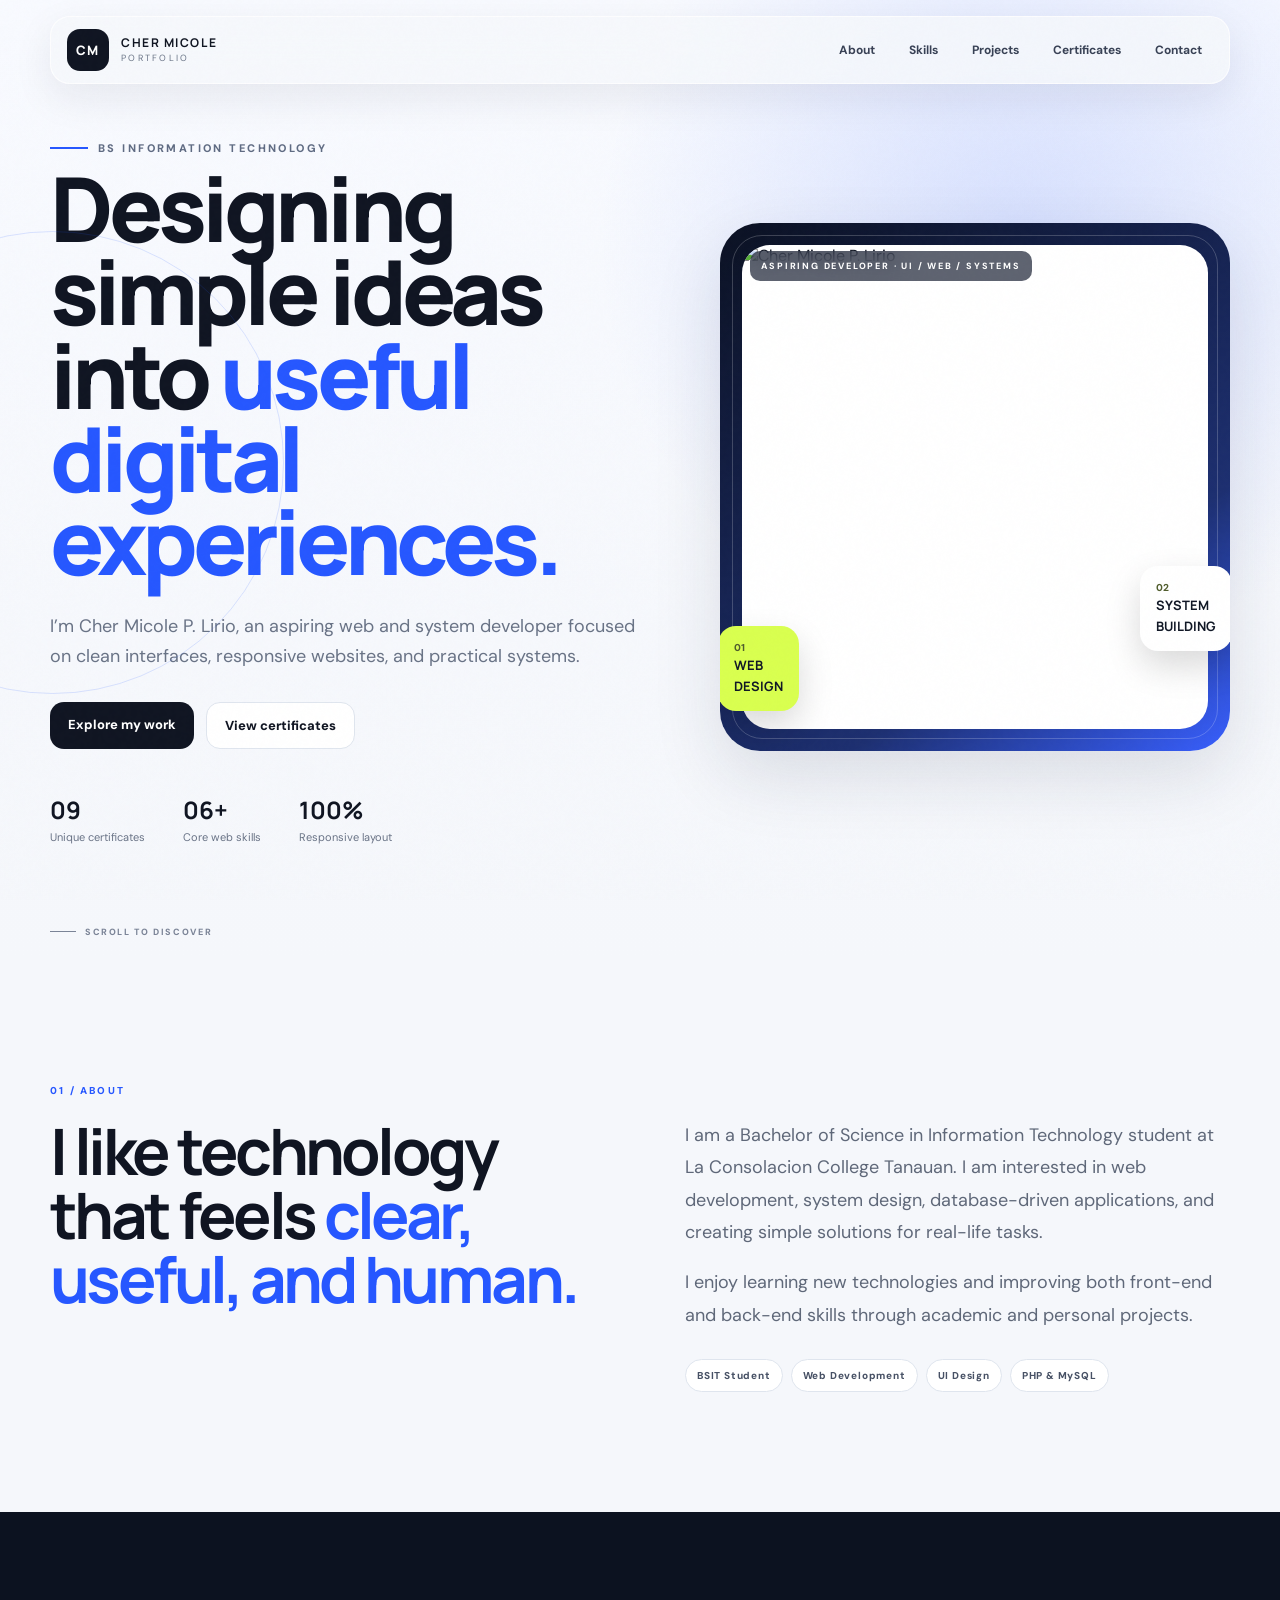
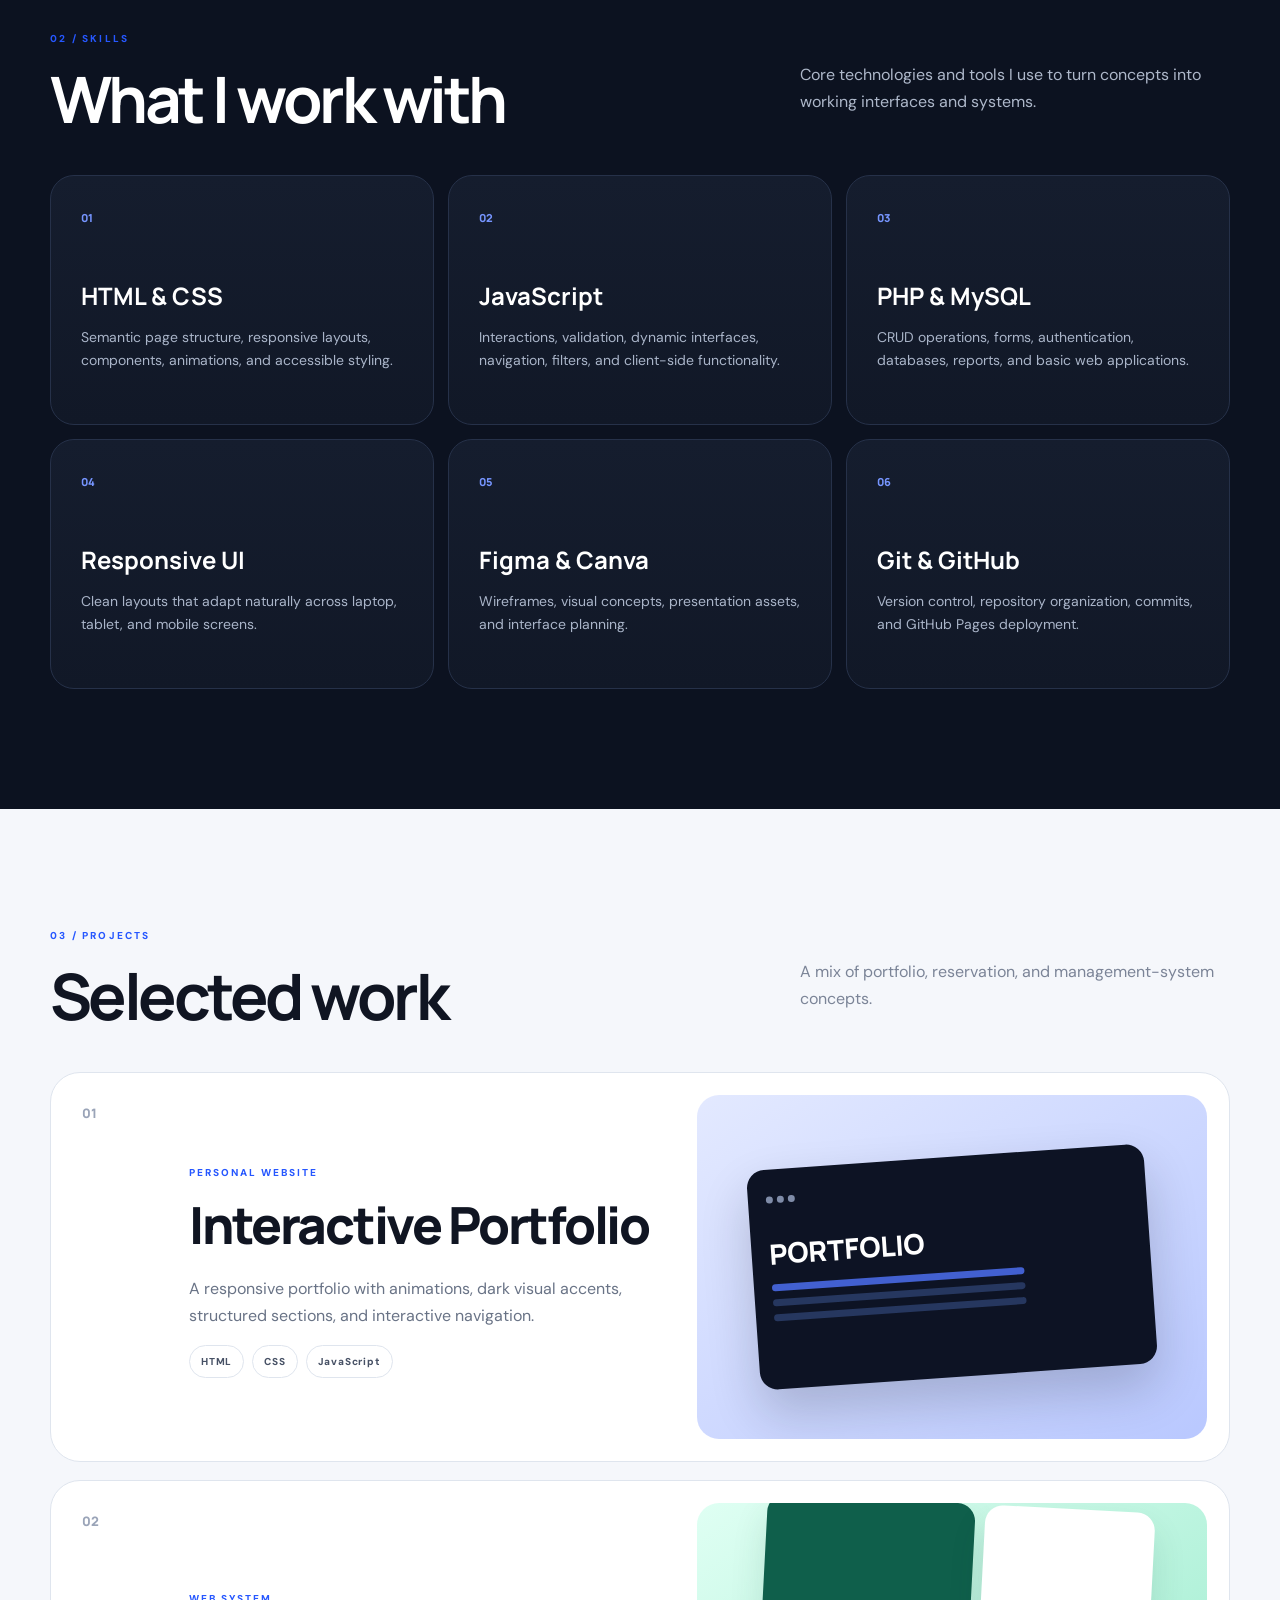
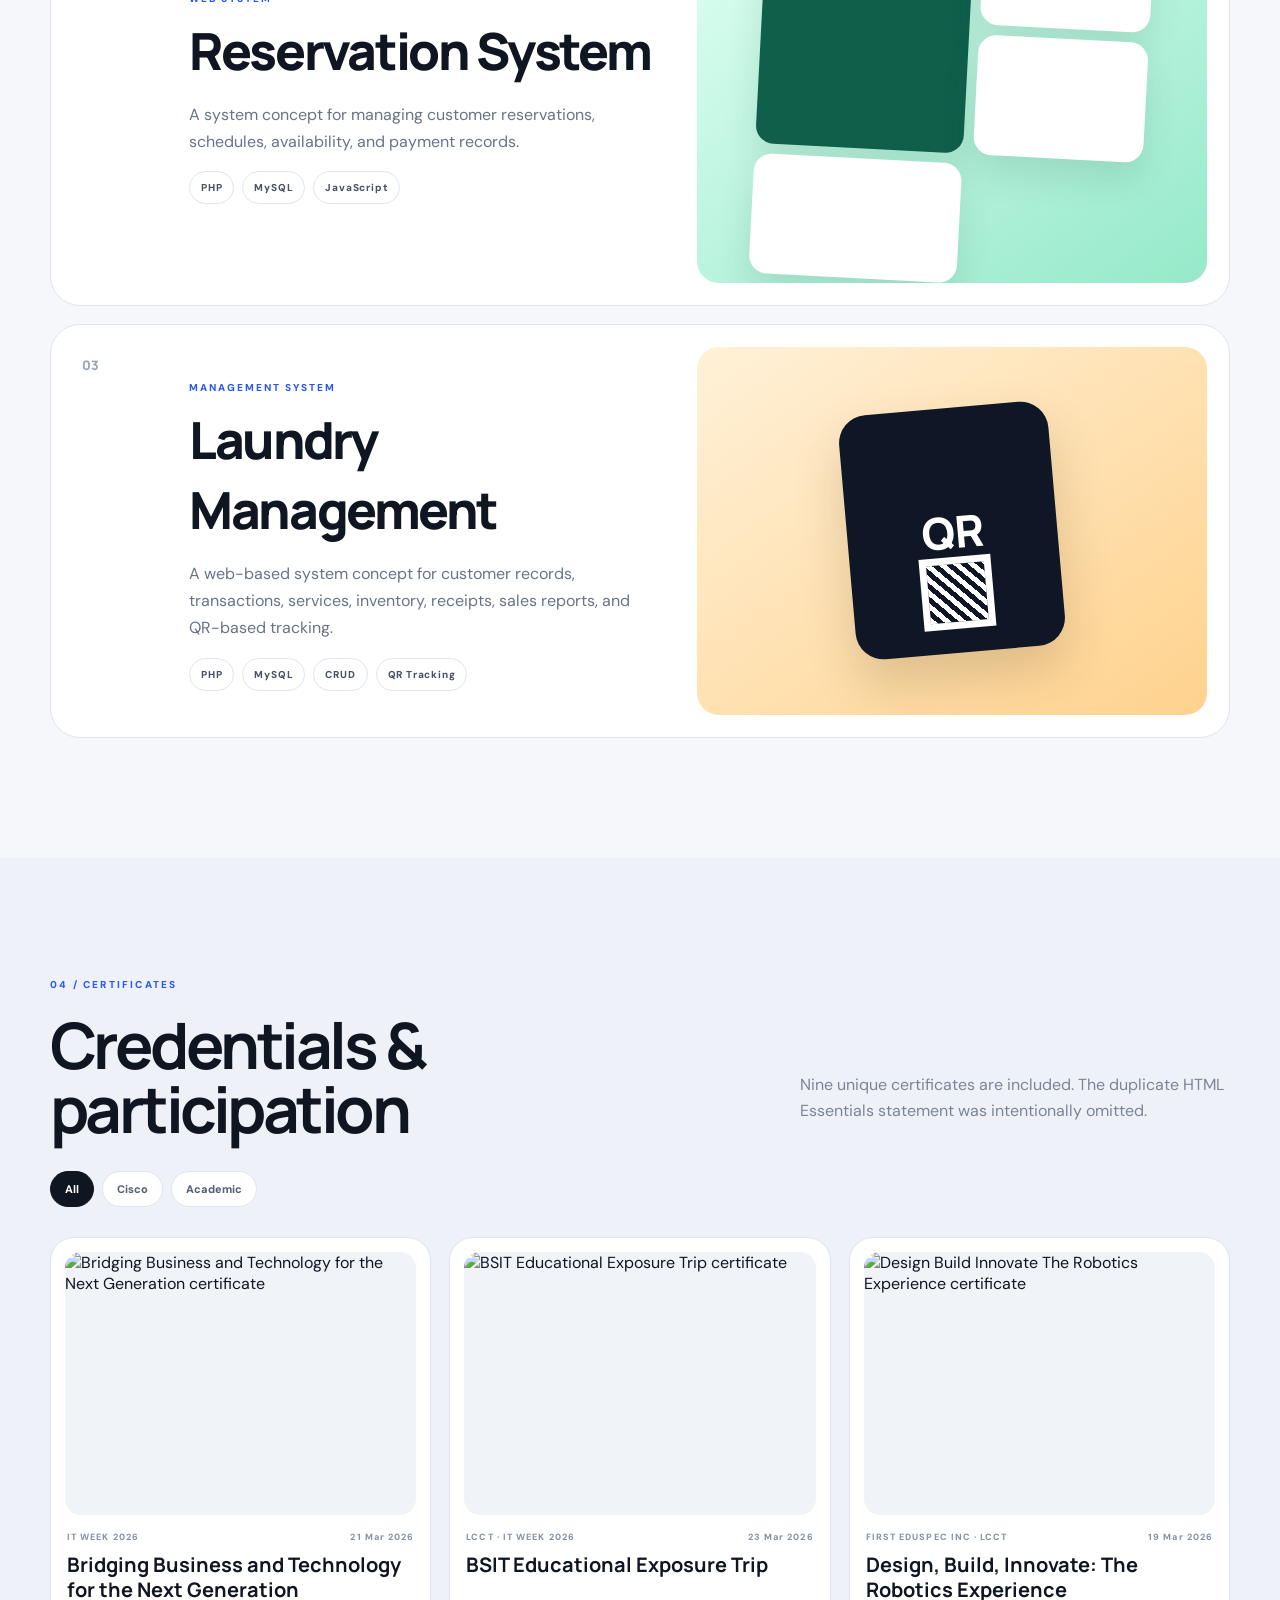
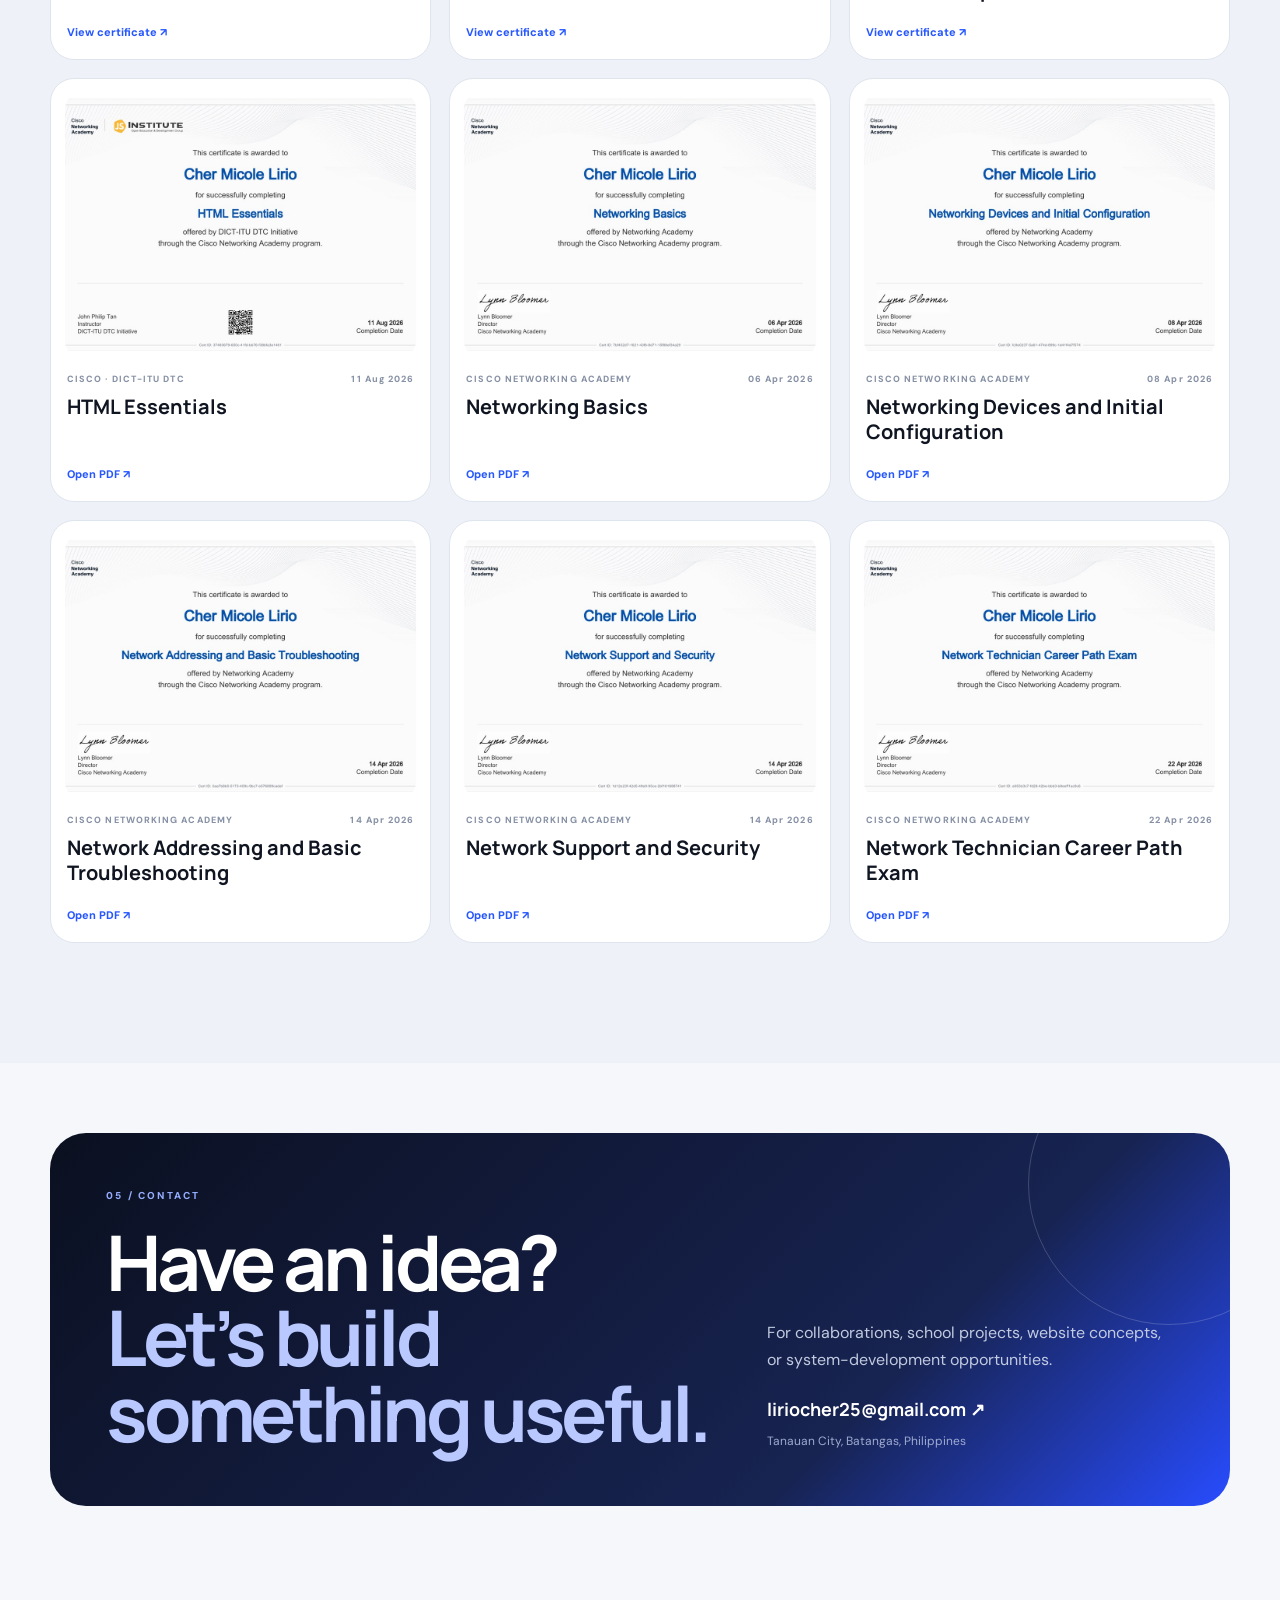
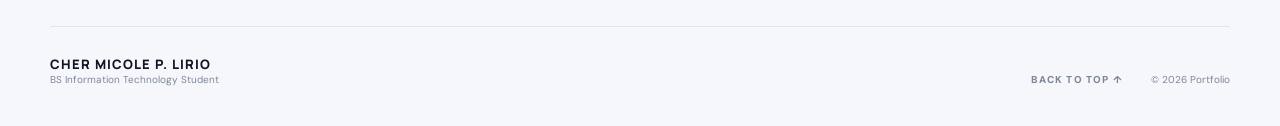
==== commit c11f8d9d: "Add files via upload" ====
--- a/index.html
+++ b/index.html
@@ -1,408 +1,232 @@
 <!DOCTYPE html>
 <html lang="en">
 <head>
-    <meta charset="UTF-8">
-    <meta name="viewport" content="width=device-width, initial-scale=1.0, viewport-fit=cover">
-    <meta name="description" content="Portfolio of Cher Micole P. Lirio, BS Information Technology student.">
-    <title>Cher Micole P. Lirio | Portfolio</title>
-    <link rel="stylesheet" href="style.css">
-    <script src="script.js" defer></script>
+  <meta charset="UTF-8" />
+  <meta name="viewport" content="width=device-width, initial-scale=1.0" />
+  <meta name="description" content="Portfolio of Cher Micole P. Lirio, BS Information Technology student and aspiring web and system developer." />
+  <title>Cher Micole P. Lirio | Portfolio</title>
+  <link rel="preconnect" href="https://fonts.googleapis.com">
+  <link rel="preconnect" href="https://fonts.gstatic.com" crossorigin>
+  <link href="https://fonts.googleapis.com/css2?family=DM+Sans:wght@400;500;600;700&family=Manrope:wght@500;600;700;800&display=swap" rel="stylesheet">
+  <link rel="stylesheet" href="style.css" />
 </head>
 <body>
-    <div class="route-cover" id="routeCover" aria-hidden="true"></div>
-
-    <header class="header" id="header">
-        <nav class="nav container">
-            <a class="logo" href="#home" data-nav="home">PORTFOLIO</a>
-
-            <button class="menu-button" id="menuButton" type="button" aria-label="Open menu">
-                <span></span><span></span><span></span>
-            </button>
-
-            <div class="nav-links" id="navLinks">
-                <a href="#home" data-nav="home">HOME</a>
-                <a href="#game" data-nav="game">GAME</a>
-                <a href="#about" data-nav="about">ABOUT</a>
-                <a href="#skills" data-nav="skills">SKILLS</a>
-                <a href="#projects" data-nav="projects">PROJECTS</a>
-                <a href="#resume" data-nav="resume">RESUME</a>
-                <a href="#certificates" data-nav="certificates">CERTIFICATES</a>
-                <a href="#contact" data-nav="contact">CONTACT</a>
-                <button class="theme-button" id="themeButton" type="button" aria-label="Toggle theme">◐</button>
-            </div>
-        </nav>
-    </header>
-
-    <main>
-        <!-- HOME -->
-        <section class="section hero single-route" id="home">
-            <div class="container hero-grid">
-                <div class="hero-copy">
-                    <p class="small-label">PERSONAL PORTFOLIO</p>
-                    <h1>CHER<br>MICOLE P.<br>LIRIO</h1>
-                    <span class="hero-title">BS INFORMATION TECHNOLOGY STUDENT</span>
-
-                    <div class="home-guide">
-                        <strong>CHOOSE HOW YOU WANT TO VIEW MY PORTFOLIO:</strong>
-                        <p><b>PLAY GAME</b> — play Snake, eat food to grow, then hit a section target to open that page.</p>
-                        <p><b>BROWSE PORTFOLIO</b> — skip the game and scroll normally from About to Contact.</p>
-                    </div>
-
-                    <div class="hero-buttons">
-                        <button class="button primary-button" id="playGameHome" type="button">PLAY GAME</button>
-                        <button class="button outline-button" id="browsePortfolioHome" type="button">BROWSE PORTFOLIO</button>
-                    </div>
-                </div>
-
-                <article class="profile-card">
-                    <div class="profile-card-top"><span></span><span></span><span></span></div>
-                    <div class="profile-card-body">
-                        <div class="profile-photo-frame">
-                            <img src="assets/profile-photo-2x2.jpg" alt="Cher Micole P. Lirio" class="profile-photo">
-                        </div>
-                        <div class="profile-card-info">
-                            <p class="profile-name">CHER MICOLE P. LIRIO</p>
-                            <p>BS Information Technology Student</p>
-                            <p>Aspiring Web and System Developer</p>
-                        </div>
-                        <div class="profile-tags">
-                            <span>WEB DEVELOPMENT</span>
-                            <span>PHP & MYSQL</span>
-                        </div>
-                    </div>
-                </article>
-            </div>
-        </section>
-
-        <!-- GAME -->
-        <section class="section game-section single-route" id="game">
-            <div class="container">
-                <div class="section-heading game-heading">
-                    <p class="small-label">INTERACTIVE NAVIGATION</p>
-                    <h2>SNAKE GAME</h2>
-                    <p class="section-description">
-                        Wait for <b>3 → 2 → 1 → START!</b>. The snake automatically starts moving after the countdown.
-                        Eat the glowing food to increase your score and length. Guide the snake into ABOUT, SKILLS,
-                        PROJECTS, RESUME, CERTIFICATES, or CONTACT to open that page.
-                    </p>
-                </div>
-
-                <div class="game-box">
-                    <div class="game-top">
-                        <div class="score-box">FOOD <strong id="score">0</strong></div>
-                        <div id="gameMessage">GAME READY</div>
-                        <div class="game-actions">
-                            <button id="pauseButton" type="button">PAUSE</button>
-                            <button id="restartButton" type="button">RESTART</button>
-                        </div>
-                    </div>
-
-                    <div class="canvas-holder">
-                        <canvas id="snakeCanvas" width="960" height="560" aria-label="Snake navigation game"></canvas>
-                    </div>
-
-                    <div class="mobile-controls" aria-label="Mobile game controls">
-                        <button type="button" data-direction="up" aria-label="Move up">▲</button>
-                        <div>
-                            <button type="button" data-direction="left" aria-label="Move left">◀</button>
-                            <button type="button" id="mobilePause" aria-label="Pause game">Ⅱ</button>
-                            <button type="button" data-direction="right" aria-label="Move right">▶</button>
-                        </div>
-                        <button type="button" data-direction="down" aria-label="Move down">▼</button>
-                    </div>
-                </div>
-            </div>
-        </section>
-
-        <!-- ABOUT -->
-        <section class="section content-section alternate-section" id="about">
-            <div class="container">
-                <div class="section-heading">
-                    <p class="small-label">ABOUT ME</p>
-                    <h2>Building practical digital systems.</h2>
-                    <p class="section-description">I enjoy creating clean, responsive, and functional web applications for school and real-world workflows.</p>
-                </div>
-
-                <div class="about-layout">
-                    <article class="about-card">
-                        <h3>Hello, I'm Cher Micole.</h3>
-                        <p>
-                            I am a BS Information Technology student interested in web development, database systems,
-                            responsive interfaces, and practical information systems. I use HTML, CSS, JavaScript,
-                            PHP, MySQL, GitHub, VS Code, and Laragon for my projects.
-                        </p>
-                    </article>
-
-                    <div class="about-grid">
-                        <article class="info-card"><strong>BSIT</strong><span>COURSE</span></article>
-                        <article class="info-card"><strong>PHP</strong><span>BACKEND</span></article>
-                        <article class="info-card"><strong>MYSQL</strong><span>DATABASE</span></article>
-                        <article class="info-card"><strong>WEB</strong><span>DEVELOPMENT</span></article>
-                    </div>
-                </div>
-
-                <div class="game-return-panel">
-                    <p>Want to visit another section through the Snake Game?</p>
-                    <button class="button primary-button play-game-again" type="button">PLAY GAME AGAIN</button>
-                </div>
-            </div>
-        </section>
-
-        <!-- SKILLS -->
-        <section class="section content-section" id="skills">
-            <div class="container">
-                <div class="section-heading">
-                    <p class="small-label">SKILLS</p>
-                    <h2>Technologies I work with.</h2>
-                </div>
-
-                <div class="skills-grid">
-                    <article class="skill-card"><span class="skill-number">01</span><h3>HTML & CSS</h3><p>Responsive layouts, components, forms, cards, navigation, and mobile-first styling.</p></article>
-                    <article class="skill-card"><span class="skill-number">02</span><h3>JavaScript</h3><p>Interactive UI, game logic, DOM events, modals, validation, and client-side behavior.</p></article>
-                    <article class="skill-card"><span class="skill-number">03</span><h3>PHP & PDO</h3><p>CRUD operations, secure database connections, prepared statements, forms, and sessions.</p></article>
-                    <article class="skill-card"><span class="skill-number">04</span><h3>MySQL</h3><p>Database design, tables, relationships, queries, reports, and application data management.</p></article>
-                    <article class="skill-card"><span class="skill-number">05</span><h3>Git & GitHub</h3><p>Version control, repositories, commits, GitHub Pages, and project publishing.</p></article>
-                    <article class="skill-card"><span class="skill-number">06</span><h3>Laragon</h3><p>Local PHP/MySQL development environment for database-driven web applications.</p></article>
-                </div>
-
-                <div class="game-return-panel">
-                    <p>Want to visit another section through the Snake Game?</p>
-                    <button class="button primary-button play-game-again" type="button">PLAY GAME AGAIN</button>
-                </div>
-            </div>
-        </section>
-
-        <!-- PROJECTS -->
-        <section class="section content-section alternate-section" id="projects">
-            <div class="container">
-                <div class="section-heading">
-                    <p class="small-label">PROJECTS</p>
-                    <h2>Selected systems and web projects.</h2>
-                </div>
-
-                <div class="project-grid">
-                    <article class="project-card">
-                        <div class="project-image project-one"><span>01</span></div>
-                        <div class="project-body">
-                            <p class="project-type">WEB SYSTEM</p>
-                            <h3>Laundry Management System</h3>
-                            <p>Customer records, transactions, services, inventory, payments, receipts, reports, loyalty discounts, and QR-based laundry status tracking.</p>
-                            <div class="project-tools"><span>PHP</span><span>MYSQL</span><span>PDO</span></div>
-                        </div>
-                    </article>
-
-                    <article class="project-card">
-                        <div class="project-image project-two"><span>02</span></div>
-                        <div class="project-body">
-                            <p class="project-type">RESERVATION SYSTEM</p>
-                            <h3>Resort Reservation System</h3>
-                            <p>Bookings, room availability, guest pricing, promos, GCash payments, calendar reservations, email notifications, and reporting.</p>
-                            <div class="project-tools"><span>PHP</span><span>MYSQL</span><span>JAVASCRIPT</span></div>
-                        </div>
-                    </article>
-
-                    <article class="project-card">
-                        <div class="project-image project-three"><span>03</span></div>
-                        <div class="project-body">
-                            <p class="project-type">PERSONAL WEBSITE</p>
-                            <h3>Interactive Portfolio</h3>
-                            <p>A responsive portfolio with two navigation modes: normal browsing or a classic Snake game used to open portfolio sections.</p>
-                            <div class="project-tools"><span>HTML</span><span>CSS</span><span>JAVASCRIPT</span></div>
-                        </div>
-                    </article>
-                </div>
-
-                <div class="game-return-panel">
-                    <p>Want to visit another section through the Snake Game?</p>
-                    <button class="button primary-button play-game-again" type="button">PLAY GAME AGAIN</button>
-                </div>
-            </div>
-        </section>
-
-        <!-- RESUME -->
-        <section class="section content-section" id="resume">
-            <div class="container">
-                <div class="resume-heading section-heading">
-                    <div>
-                        <p class="small-label">RESUME</p>
-                        <h2>Student developer resume.</h2>
-                    </div>
-                    <button class="button outline-button" id="printResume" type="button">PRINT / SAVE PDF</button>
-                </div>
-
-                <article class="resume-template" id="resumeTemplate">
-                    <div class="resume-top">
-                        <div class="resume-photo"><img src="assets/profile-photo-2x2.jpg" alt="Cher Micole P. Lirio"></div>
-                        <div>
-                            <h3>CHER MICOLE P. LIRIO</h3>
-                            <p>BS Information Technology Student</p>
-                            <span>Tanauan City, Batangas</span>
-                        </div>
-                    </div>
-
-                    <div class="resume-columns">
-                        <aside>
-                            <div class="resume-block">
-                                <h4>TECHNICAL SKILLS</h4>
-                                <ul>
-                                    <li>HTML, CSS, JavaScript</li>
-                                    <li>PHP and PDO</li>
-                                    <li>MySQL</li>
-                                    <li>Git and GitHub</li>
-                                    <li>Laragon and VS Code</li>
-                                    <li>Responsive Web Design</li>
-                                </ul>
-                            </div>
-
-                            <div class="resume-block">
-                                <h4>CONTACT</h4>
-                                <p>Tanauan City, Batangas</p>
-                                <p>liriocher25@gmail.com</p>
-                            </div>
-                        </aside>
-
-                        <div class="resume-main">
-                            <div class="resume-block">
-                                <h4>PROFILE</h4>
-                                <p>BS Information Technology student interested in responsive web development, database systems, and practical system development.</p>
-                            </div>
-
-                            <div class="resume-block">
-                                <h4>PROJECTS</h4>
-                                <div class="resume-item"><p class="resume-label">SYSTEM DEVELOPMENT</p><h5>Laundry Management System</h5><p>PHP/MySQL system with CRUD, inventory, transactions, reports, receipt generation, and QR status tracking.</p></div>
-                                <div class="resume-item"><p class="resume-label">WEB APPLICATION</p><h5>Resort Reservation System</h5><p>Reservation and availability management with online payment information, email notifications, calendar views, and reports.</p></div>
-                            </div>
-
-                            <div class="resume-block">
-                                <h4>CERTIFICATIONS & PARTICIPATION</h4>
-                                <div class="resume-certifications">
-                                    <div class="resume-cert-item"><strong>HTML Essentials — Statement of Achievement</strong><span>Cisco Networking Academy / JS Institute · Aug 11, 2026</span></div>
-                                    <div class="resume-cert-item"><strong>BSIT Educational Exposure Trip</strong><span>La Consolacion College Tanauan · Mar 23, 2026</span></div>
-                                    <div class="resume-cert-item"><strong>Bridging Business and Technology for the Next Generation</strong><span>La Consolacion College Tanauan · Mar 21, 2026</span></div>
-                                    <div class="resume-cert-item"><strong>Design, Build, Innovate: The Robotics Experience</strong><span>First Eduspec Inc. / LCCT · Mar 19, 2026</span></div>
-                                </div>
-                            </div>
-                        </div>
-                    </div>
-                </article>
-
-                <div class="game-return-panel">
-                    <p>Want to visit another section through the Snake Game?</p>
-                    <button class="button primary-button play-game-again" type="button">PLAY GAME AGAIN</button>
-                </div>
-            </div>
-        </section>
-
-        <!-- CERTIFICATES -->
-        <section class="section content-section certificates-section alternate-section" id="certificates">
-            <div class="container">
-                <div class="section-heading">
-                    <p class="small-label">CERTIFICATES</p>
-                    <h2>Learning and participation.</h2>
-                    <p class="section-description">The two newest certificates below use the original signed images so the signatures remain visible.</p>
-                </div>
-
-                <div class="certificate-grid">
-                    <article class="certificate-card">
-                        <a class="certificate-preview" href="assets/certificates/html-essentials-achievement.jpg" target="_blank" rel="noopener">
-                            <img src="assets/certificates/html-essentials-achievement.jpg" alt="HTML Essentials Statement of Achievement">
-                            <span>VIEW</span>
-                        </a>
-                        <div class="certificate-body">
-                            <p class="certificate-type">CISCO NETWORKING ACADEMY · JS INSTITUTE</p>
-                            <h3>HTML Essentials — Statement of Achievement</h3>
-                            <p class="certificate-date">Issued August 11, 2026</p>
-                            <a class="certificate-button" href="assets/certificates/html-essentials-achievement.jpg" target="_blank" rel="noopener">VIEW ACHIEVEMENT ↗</a>
-                        </div>
-                    </article>
-
-                    <article class="certificate-card">
-                        <a class="certificate-preview" href="assets/certificates/bsit-educational-exposure-trip.png" target="_blank" rel="noopener">
-                            <img src="assets/certificates/bsit-educational-exposure-trip.png" alt="BSIT Educational Exposure Trip certificate">
-                            <span>VIEW</span>
-                        </a>
-                        <div class="certificate-body">
-                            <p class="certificate-type">LA CONSOLACION COLLEGE TANAUAN · IT WEEK 2026</p>
-                            <h3>BSIT Educational Exposure Trip — Certificate of Participation</h3>
-                            <p class="certificate-date">March 23, 2026 · Bonifacio Global City</p>
-                            <a class="certificate-button" href="assets/certificates/bsit-educational-exposure-trip.png" target="_blank" rel="noopener">VIEW CERTIFICATE ↗</a>
-                        </div>
-                    </article>
-
-                    <article class="certificate-card signed-certificate">
-                        <a class="certificate-preview" href="assets/certificates/bridging-business-technology-2026.png" target="_blank" rel="noopener">
-                            <img src="assets/certificates/bridging-business-technology-2026.png" alt="Bridging Business and Technology for the Next Generation signed certificate">
-                            <span>VIEW</span>
-                        </a>
-                        <div class="certificate-body">
-                            <p class="certificate-type">CERTIFICATE OF PARTICIPATION</p>
-                            <h3>Bridging Business and Technology for the Next Generation</h3>
-                            <p class="certificate-date">La Consolacion College Tanauan · IT Week 2026 · March 21, 2026</p>
-                            <a class="certificate-button" href="assets/certificates/bridging-business-technology-2026.png" target="_blank" rel="noopener">VIEW SIGNED CERTIFICATE ↗</a>
-                        </div>
-                    </article>
-
-                    <article class="certificate-card signed-certificate">
-                        <a class="certificate-preview" href="assets/certificates/robotics-experience-2026.jpg" target="_blank" rel="noopener">
-                            <img src="assets/certificates/robotics-experience-2026.jpg" alt="Design Build Innovate Robotics Experience signed certificate">
-                            <span>VIEW</span>
-                        </a>
-                        <div class="certificate-body">
-                            <p class="certificate-type">CERTIFICATE OF PARTICIPATION</p>
-                            <h3>Design, Build, Innovate: The Robotics Experience</h3>
-                            <p class="certificate-date">First Eduspec Inc. / LCCT · March 19, 2026</p>
-                            <a class="certificate-button" href="assets/certificates/robotics-experience-2026.jpg" target="_blank" rel="noopener">VIEW SIGNED CERTIFICATE ↗</a>
-                        </div>
-                    </article>
-                </div>
-
-                <div class="game-return-panel">
-                    <p>Want to visit another section through the Snake Game?</p>
-                    <button class="button primary-button play-game-again" type="button">PLAY GAME AGAIN</button>
-                </div>
-            </div>
-        </section>
-
-        <!-- CONTACT -->
-        <section class="section content-section" id="contact">
-            <div class="container contact-layout">
-                <div class="contact-information">
-                    <p class="small-label">CONTACT</p>
-                    <h2>Let's connect.</h2>
-                    <p>You can contact me regarding school projects, collaboration, or internship opportunities.</p>
-                    <div class="contact-details">
-                        <div><span>LOCATION</span><strong>Tanauan City, Batangas</strong></div>
-                        <div><span>EMAIL</span><strong>liriocher25@gmail.com</strong></div>
-                    </div>
-                </div>
-
-                <form class="contact-form" id="contactForm">
-                    <div class="form-row">
-                        <label>NAME<input id="contactName" type="text" required></label>
-                        <label>EMAIL<input id="contactEmail" type="email" required></label>
-                    </div>
-                    <label>SUBJECT<input id="contactSubject" type="text" required></label>
-                    <label>MESSAGE<textarea id="contactMessage" rows="7" required></textarea></label>
-                    <button class="button primary-button" type="submit">SEND MESSAGE</button>
-                </form>
-            </div>
-
-            <div class="container">
-                <div class="game-return-panel">
-                    <p>Want to return to the Snake Game?</p>
-                    <button class="button primary-button play-game-again" type="button">PLAY GAME AGAIN</button>
-                </div>
-            </div>
-        </section>
-    </main>
-
-    <footer class="footer">
-        <div class="container footer-content">
-            <span>CHER MICOLE P. LIRIO · PORTFOLIO</span>
-            <a href="#home">TOP ↑</a>
-        </div>
-    </footer>
-
-    <div class="toast" id="toast"></div>
+  <div class="noise"></div>
+  <header class="site-header" id="top">
+    <a class="brand" href="#home" aria-label="Go to home">
+      <span class="brand-mark">CM</span>
+      <span class="brand-copy"><b>CHER MICOLE</b><small>PORTFOLIO</small></span>
+    </a>
+
+    <button class="menu-toggle" type="button" aria-label="Open navigation" aria-expanded="false">
+      <span></span><span></span><span></span>
+    </button>
+
+    <nav class="nav" aria-label="Primary navigation">
+      <a href="#about">About</a>
+      <a href="#skills">Skills</a>
+      <a href="#projects">Projects</a>
+      <a href="#certificates">Certificates</a>
+      <a href="#contact">Contact</a>
+    </nav>
+  </header>
+
+  <main>
+    <section class="hero section" id="home">
+      <div class="hero-grid">
+        <div class="hero-copy reveal">
+          <p class="eyebrow"><span></span> BS INFORMATION TECHNOLOGY</p>
+          <h1>Designing simple ideas into <em>useful digital experiences.</em></h1>
+          <p class="hero-lead">I’m Cher Micole P. Lirio, an aspiring web and system developer focused on clean interfaces, responsive websites, and practical systems.</p>
+          <div class="hero-actions">
+            <a class="btn btn-primary" href="#projects">Explore my work</a>
+            <a class="btn btn-ghost" href="#certificates">View certificates</a>
+          </div>
+          <div class="hero-mini-stats">
+            <div><strong>09</strong><span>Unique certificates</span></div>
+            <div><strong>06+</strong><span>Core web skills</span></div>
+            <div><strong>100%</strong><span>Responsive layout</span></div>
+          </div>
+        </div>
+
+        <div class="hero-visual reveal delay-1">
+          <div class="portrait-shell">
+            <div class="portrait-label">ASPIRING DEVELOPER · UI / WEB / SYSTEMS</div>
+            <img src="assets/images/cher-micole-lirio.png" alt="Cher Micole P. Lirio" />
+            <div class="portrait-card card-a"><span>01</span><b>WEB<br>DESIGN</b></div>
+            <div class="portrait-card card-b"><span>02</span><b>SYSTEM<br>BUILDING</b></div>
+          </div>
+        </div>
+      </div>
+      <a class="scroll-cue" href="#about" aria-label="Scroll to about"><span></span>SCROLL TO DISCOVER</a>
+    </section>
+
+    <section class="about section" id="about">
+      <div class="section-kicker reveal">01 / ABOUT</div>
+      <div class="about-grid">
+        <div class="about-title reveal">
+          <h2>I like technology that feels <span>clear, useful, and human.</span></h2>
+        </div>
+        <div class="about-copy reveal delay-1">
+          <p>I am a Bachelor of Science in Information Technology student at La Consolacion College Tanauan. I am interested in web development, system design, database-driven applications, and creating simple solutions for real-life tasks.</p>
+          <p>I enjoy learning new technologies and improving both front-end and back-end skills through academic and personal projects.</p>
+          <div class="identity-tags">
+            <span>BSIT Student</span><span>Web Development</span><span>UI Design</span><span>PHP & MySQL</span>
+          </div>
+        </div>
+      </div>
+    </section>
+
+    <section class="skills section" id="skills">
+      <div class="section-head reveal">
+        <div>
+          <div class="section-kicker">02 / SKILLS</div>
+          <h2>What I work with</h2>
+        </div>
+        <p>Core technologies and tools I use to turn concepts into working interfaces and systems.</p>
+      </div>
+      <div class="skills-grid">
+        <article class="skill-card reveal"><span>01</span><h3>HTML & CSS</h3><p>Semantic page structure, responsive layouts, components, animations, and accessible styling.</p></article>
+        <article class="skill-card reveal delay-1"><span>02</span><h3>JavaScript</h3><p>Interactions, validation, dynamic interfaces, navigation, filters, and client-side functionality.</p></article>
+        <article class="skill-card reveal delay-2"><span>03</span><h3>PHP & MySQL</h3><p>CRUD operations, forms, authentication, databases, reports, and basic web applications.</p></article>
+        <article class="skill-card reveal"><span>04</span><h3>Responsive UI</h3><p>Clean layouts that adapt naturally across laptop, tablet, and mobile screens.</p></article>
+        <article class="skill-card reveal delay-1"><span>05</span><h3>Figma & Canva</h3><p>Wireframes, visual concepts, presentation assets, and interface planning.</p></article>
+        <article class="skill-card reveal delay-2"><span>06</span><h3>Git & GitHub</h3><p>Version control, repository organization, commits, and GitHub Pages deployment.</p></article>
+      </div>
+    </section>
+
+    <section class="projects section" id="projects">
+      <div class="section-head reveal">
+        <div>
+          <div class="section-kicker">03 / PROJECTS</div>
+          <h2>Selected work</h2>
+        </div>
+        <p>A mix of portfolio, reservation, and management-system concepts.</p>
+      </div>
+
+      <div class="project-stack">
+        <article class="project-card reveal">
+          <div class="project-number">01</div>
+          <div class="project-content"><p class="project-type">PERSONAL WEBSITE</p><h3>Interactive Portfolio</h3><p>A responsive portfolio with animations, dark visual accents, structured sections, and interactive navigation.</p><div class="chip-row"><span>HTML</span><span>CSS</span><span>JavaScript</span></div></div>
+          <div class="project-visual visual-one"><div class="window-mock"><i></i><i></i><i></i><div class="mock-title">PORTFOLIO</div><div class="mock-lines"></div></div></div>
+        </article>
+
+        <article class="project-card reverse reveal">
+          <div class="project-number">02</div>
+          <div class="project-content"><p class="project-type">WEB SYSTEM</p><h3>Reservation System</h3><p>A system concept for managing customer reservations, schedules, availability, and payment records.</p><div class="chip-row"><span>PHP</span><span>MySQL</span><span>JavaScript</span></div></div>
+          <div class="project-visual visual-two"><div class="dash-mock"><div></div><div></div><div></div><div></div></div></div>
+        </article>
+
+        <article class="project-card reveal">
+          <div class="project-number">03</div>
+          <div class="project-content"><p class="project-type">MANAGEMENT SYSTEM</p><h3>Laundry Management</h3><p>A web-based system concept for customer records, transactions, services, inventory, receipts, sales reports, and QR-based tracking.</p><div class="chip-row"><span>PHP</span><span>MySQL</span><span>CRUD</span><span>QR Tracking</span></div></div>
+          <div class="project-visual visual-three"><div class="qr-mock">QR<div class="qr-grid"></div></div></div>
+        </article>
+      </div>
+    </section>
+
+    <section class="certificates section" id="certificates">
+      <div class="section-head reveal">
+        <div>
+          <div class="section-kicker">04 / CERTIFICATES</div>
+          <h2>Credentials & participation</h2>
+        </div>
+        <p>Nine unique certificates are included. The duplicate HTML Essentials statement was intentionally omitted.</p>
+      </div>
+
+      <div class="filter-row reveal" role="group" aria-label="Certificate filters">
+        <button class="filter active" data-filter="all">All</button>
+        <button class="filter" data-filter="cisco">Cisco</button>
+        <button class="filter" data-filter="academic">Academic</button>
+      </div>
+
+      <div class="certificate-grid">
+        <article class="certificate-card reveal" data-category="academic">
+          <a class="certificate-image" href="assets/certificates/bridging-business-technology-2026.jpg" target="_blank" rel="noopener"><img src="assets/certificates/bridging-business-technology-2026.jpg" alt="Bridging Business and Technology for the Next Generation certificate" /></a>
+          <div class="certificate-meta"><span>IT WEEK 2026</span><time>21 Mar 2026</time></div>
+          <h3>Bridging Business and Technology for the Next Generation</h3>
+          <a class="text-link" href="assets/certificates/bridging-business-technology-2026.jpg" target="_blank" rel="noopener">View certificate ↗</a>
+        </article>
+
+        <article class="certificate-card reveal delay-1" data-category="academic">
+          <a class="certificate-image" href="assets/certificates/bsit-educational-exposure-trip.jpg" target="_blank" rel="noopener"><img src="assets/certificates/bsit-educational-exposure-trip.jpg" alt="BSIT Educational Exposure Trip certificate" /></a>
+          <div class="certificate-meta"><span>LCCT · IT WEEK 2026</span><time>23 Mar 2026</time></div>
+          <h3>BSIT Educational Exposure Trip</h3>
+          <a class="text-link" href="assets/certificates/bsit-educational-exposure-trip.jpg" target="_blank" rel="noopener">View certificate ↗</a>
+        </article>
+
+        <article class="certificate-card reveal delay-2" data-category="academic">
+          <a class="certificate-image" href="assets/certificates/robotics-experience-2026.jpg" target="_blank" rel="noopener"><img src="assets/certificates/robotics-experience-2026.jpg" alt="Design Build Innovate The Robotics Experience certificate" /></a>
+          <div class="certificate-meta"><span>FIRST EDUSPEC INC · LCCT</span><time>19 Mar 2026</time></div>
+          <h3>Design, Build, Innovate: The Robotics Experience</h3>
+          <a class="text-link" href="assets/certificates/robotics-experience-2026.jpg" target="_blank" rel="noopener">View certificate ↗</a>
+        </article>
+
+        <article class="certificate-card reveal" data-category="cisco">
+          <a class="certificate-image" href="assets/certificates/html-essentials-certificate.pdf" target="_blank" rel="noopener"><img src="assets/certificates/html-essentials-certificate-thumb.jpg" alt="HTML Essentials certificate" /></a>
+          <div class="certificate-meta"><span>CISCO · DICT-ITU DTC</span><time>11 Aug 2026</time></div>
+          <h3>HTML Essentials</h3>
+          <a class="text-link" href="assets/certificates/html-essentials-certificate.pdf" target="_blank" rel="noopener">Open PDF ↗</a>
+        </article>
+
+        <article class="certificate-card reveal delay-1" data-category="cisco">
+          <a class="certificate-image" href="assets/certificates/networking-basics.pdf" target="_blank" rel="noopener"><img src="assets/certificates/networking-basics-thumb.jpg" alt="Networking Basics certificate" /></a>
+          <div class="certificate-meta"><span>CISCO NETWORKING ACADEMY</span><time>06 Apr 2026</time></div>
+          <h3>Networking Basics</h3>
+          <a class="text-link" href="assets/certificates/networking-basics.pdf" target="_blank" rel="noopener">Open PDF ↗</a>
+        </article>
+
+        <article class="certificate-card reveal delay-2" data-category="cisco">
+          <a class="certificate-image" href="assets/certificates/networking-devices-initial-configuration.pdf" target="_blank" rel="noopener"><img src="assets/certificates/networking-devices-initial-configuration-thumb.jpg" alt="Networking Devices and Initial Configuration certificate" /></a>
+          <div class="certificate-meta"><span>CISCO NETWORKING ACADEMY</span><time>08 Apr 2026</time></div>
+          <h3>Networking Devices and Initial Configuration</h3>
+          <a class="text-link" href="assets/certificates/networking-devices-initial-configuration.pdf" target="_blank" rel="noopener">Open PDF ↗</a>
+        </article>
+
+        <article class="certificate-card reveal" data-category="cisco">
+          <a class="certificate-image" href="assets/certificates/network-addressing-basic-troubleshooting.pdf" target="_blank" rel="noopener"><img src="assets/certificates/network-addressing-basic-troubleshooting-thumb.jpg" alt="Network Addressing and Basic Troubleshooting certificate" /></a>
+          <div class="certificate-meta"><span>CISCO NETWORKING ACADEMY</span><time>14 Apr 2026</time></div>
+          <h3>Network Addressing and Basic Troubleshooting</h3>
+          <a class="text-link" href="assets/certificates/network-addressing-basic-troubleshooting.pdf" target="_blank" rel="noopener">Open PDF ↗</a>
+        </article>
+
+        <article class="certificate-card reveal delay-1" data-category="cisco">
+          <a class="certificate-image" href="assets/certificates/network-support-security.pdf" target="_blank" rel="noopener"><img src="assets/certificates/network-support-security-thumb.jpg" alt="Network Support and Security certificate" /></a>
+          <div class="certificate-meta"><span>CISCO NETWORKING ACADEMY</span><time>14 Apr 2026</time></div>
+          <h3>Network Support and Security</h3>
+          <a class="text-link" href="assets/certificates/network-support-security.pdf" target="_blank" rel="noopener">Open PDF ↗</a>
+        </article>
+
+        <article class="certificate-card reveal delay-2" data-category="cisco">
+          <a class="certificate-image" href="assets/certificates/network-technician-career-path.pdf" target="_blank" rel="noopener"><img src="assets/certificates/network-technician-career-path-thumb.jpg" alt="Network Technician Career Path Exam certificate" /></a>
+          <div class="certificate-meta"><span>CISCO NETWORKING ACADEMY</span><time>22 Apr 2026</time></div>
+          <h3>Network Technician Career Path Exam</h3>
+          <a class="text-link" href="assets/certificates/network-technician-career-path.pdf" target="_blank" rel="noopener">Open PDF ↗</a>
+        </article>
+      </div>
+    </section>
+
+    <section class="contact section" id="contact">
+      <div class="contact-panel reveal">
+        <div>
+          <div class="section-kicker light">05 / CONTACT</div>
+          <h2>Have an idea?<br><span>Let’s build something useful.</span></h2>
+        </div>
+        <div class="contact-details">
+          <p>For collaborations, school projects, website concepts, or system-development opportunities.</p>
+          <a href="mailto:liriocher25@gmail.com">liriocher25@gmail.com ↗</a>
+          <span>Tanauan City, Batangas, Philippines</span>
+        </div>
+      </div>
+    </section>
+  </main>
+
+  <footer>
+    <div><b>CHER MICOLE P. LIRIO</b><span>BS Information Technology Student</span></div>
+    <a href="#top">BACK TO TOP ↑</a>
+    <small>© 2026 Portfolio</small>
+  </footer>
+
+  <script src="script.js"></script>
 </body>
 </html>
--- a/style.css
+++ b/style.css
@@ -1,2175 +1,40 @@
-/* ======================================================
-   CHER MICOLE P. LIRIO - PORTFOLIO
-   ====================================================== */
-
-:root {
-    --background: #08111f;
-    --background-two: #0d192a;
-    --card: #111f33;
-    --card-light: #172a43;
-    --text: #f4f7fb;
-    --muted: #92a1b5;
-    --primary: #6ff0bf;
-    --secondary: #77a4ff;
-    --purple: #c38dff;
-    --yellow: #ffca6a;
-    --pink: #ff7f8d;
-    --border: rgba(165, 193, 224, 0.15);
-    --shadow: 0 25px 70px rgba(0, 0, 0, 0.28);
-    --radius: 22px;
-    --container: 1180px;
-    --header-height: 74px;
+:root{
+  --ink:#101522;
+  --muted:#697386;
+  --paper:#f5f7fb;
+  --white:#ffffff;
+  --line:#dfe5ee;
+  --blue:#2657ff;
+  --blue-2:#6d8cff;
+  --navy:#0a1020;
+  --lime:#d9ff4f;
+  --shadow:0 26px 70px rgba(23,34,57,.12);
+  --radius:28px;
 }
-
-body.light-mode {
-    --background: #f4f7fb;
-    --background-two: #e9eff7;
-    --card: #ffffff;
-    --card-light: #eef3f9;
-    --text: #122033;
-    --muted: #66778d;
-    --primary: #13845f;
-    --secondary: #356ed2;
-    --purple: #7544bc;
-    --yellow: #996700;
-    --pink: #c64b59;
-    --border: rgba(30, 62, 95, 0.14);
-    --shadow: 0 25px 70px rgba(34, 55, 80, 0.13);
-}
-
-* {
-    box-sizing: border-box;
-    margin: 0;
-    padding: 0;
-}
-
-html {
-    scroll-behavior: smooth;
-    scroll-padding-top: calc(var(--header-height) + 20px);
-}
-
-body {
-    min-height: 100vh;
-    overflow-x: hidden;
-    background:
-        radial-gradient(circle at 15% 10%, rgba(111, 240, 191, 0.08), transparent 24rem),
-        radial-gradient(circle at 85% 20%, rgba(119, 164, 255, 0.08), transparent 27rem),
-        var(--background);
-    color: var(--text);
-    font-family: Arial, Helvetica, sans-serif;
-    line-height: 1.65;
-    transition: background 0.25s ease, color 0.25s ease;
-}
-
-body.menu-open,
-body.modal-open {
-    overflow: hidden;
-}
-
-button,
-input,
-textarea {
-    font: inherit;
-}
-
-button,
-a {
-    -webkit-tap-highlight-color: transparent;
-}
-
-a {
-    color: inherit;
-    text-decoration: none;
-}
-
-button {
-    color: inherit;
-}
-
-img,
-canvas {
-    display: block;
-    max-width: 100%;
-}
-
-.container {
-    width: min(calc(100% - 40px), var(--container));
-    margin: 0 auto;
-}
-
-.section {
-    position: relative;
-    padding: 105px 0;
-}
-
-.alternate-section {
-    background: color-mix(in srgb, var(--background-two) 72%, transparent);
-}
-
-.small-label {
-    color: var(--primary);
-    font-size: 0.74rem;
-    font-weight: 900;
-    letter-spacing: 0.16em;
-}
-
-.section-heading {
-    max-width: 760px;
-    margin-bottom: 42px;
-}
-
-.section-heading h2,
-.contact-information h2 {
-    margin-top: 8px;
-    font-size: clamp(2.4rem, 6vw, 4.8rem);
-    line-height: 1;
-    letter-spacing: -0.055em;
-}
-
-.section-description {
-    margin-top: 18px;
-    color: var(--muted);
-}
-
-.reveal {
-    opacity: 0;
-    transform: translateY(25px);
-    transition: opacity 0.7s ease, transform 0.7s ease;
-}
-
-.reveal.visible {
-    opacity: 1;
-    transform: none;
-}
-
-/* HEADER */
-.header {
-    position: fixed;
-    z-index: 1000;
-    top: 0;
-    width: 100%;
-    border-bottom: 1px solid transparent;
-    transition: 0.25s ease;
-}
-
-.header.scrolled {
-    border-color: var(--border);
-    background: color-mix(in srgb, var(--background) 80%, transparent);
-    backdrop-filter: blur(18px);
-}
-
-.nav {
-    display: flex;
-    min-height: var(--header-height);
-    align-items: center;
-    justify-content: space-between;
-    gap: 25px;
-}
-
-.logo {
-    color: var(--primary);
-    font-size: 0.85rem;
-    font-weight: 900;
-    letter-spacing: 0.13em;
-}
-
-.nav-links {
-    display: flex;
-    align-items: center;
-    gap: 5px;
-}
-
-.nav-links a {
-    position: relative;
-    padding: 10px;
-    color: var(--muted);
-    font-size: 0.75rem;
-    font-weight: 800;
-    transition: 0.2s ease;
-}
-
-.nav-links a:hover,
-.nav-links a.active {
-    color: var(--text);
-}
-
-.nav-links a::after {
-    position: absolute;
-    right: 10px;
-    bottom: 5px;
-    left: 10px;
-    height: 2px;
-    border-radius: 20px;
-    background: var(--primary);
-    content: "";
-    transform: scaleX(0);
-    transition: 0.2s ease;
-}
-
-.nav-links a:hover::after,
-.nav-links a.active::after {
-    transform: scaleX(1);
-}
-
-.theme-button,
-.menu-button {
-    border: 1px solid var(--border);
-    background: var(--card);
-    cursor: pointer;
-}
-
-.theme-button {
-    display: grid;
-    width: 40px;
-    height: 40px;
-    place-items: center;
-    border-radius: 11px;
-}
-
-.menu-button {
-    display: none;
-    width: 44px;
-    height: 44px;
-    padding: 10px;
-    border-radius: 11px;
-}
-
-.menu-button span {
-    display: block;
-    height: 2px;
-    margin: 5px 0;
-    border-radius: 10px;
-    background: var(--text);
-    transition: 0.2s ease;
-}
-
-.menu-button.active span:nth-child(1) {
-    transform: translateY(7px) rotate(45deg);
-}
-
-.menu-button.active span:nth-child(2) {
-    opacity: 0;
-}
-
-.menu-button.active span:nth-child(3) {
-    transform: translateY(-7px) rotate(-45deg);
-}
-
-/* HERO */
-.hero {
-    display: grid;
-    min-height: 100vh;
-    padding-top: calc(var(--header-height) + 70px);
-    place-items: center;
-}
-
-.hero-grid {
-    display: grid;
-    align-items: center;
-    grid-template-columns: 1fr 0.88fr;
-    gap: 75px;
-}
-
-.hero h1 {
-    margin-top: 15px;
-    font-size: clamp(4rem, 8vw, 7.8rem);
-    line-height: 0.86;
-    letter-spacing: -0.075em;
-}
-
-.hero-title {
-    display: inline-block;
-    margin-top: 28px;
-    padding-bottom: 8px;
-    border-bottom: 1px solid var(--border);
-    color: var(--secondary);
-    font-size: 0.92rem;
-    font-weight: 900;
-    letter-spacing: 0.08em;
-}
-
-.hero-description {
-    max-width: 620px;
-    margin-top: 20px;
-    color: var(--muted);
-    font-size: 1rem;
-}
-
-.hero-buttons {
-    display: flex;
-    flex-wrap: wrap;
-    gap: 12px;
-    margin-top: 32px;
-}
-
-.button {
-    display: inline-flex;
-    min-height: 49px;
-    align-items: center;
-    justify-content: center;
-    padding: 0 20px;
-    border: 1px solid transparent;
-    border-radius: 13px;
-    font-size: 0.76rem;
-    font-weight: 900;
-    letter-spacing: 0.06em;
-    cursor: pointer;
-    transition: 0.22s ease;
-}
-
-.button:hover {
-    transform: translateY(-3px);
-}
-
-.primary-button {
-    background: var(--primary);
-    color: #06110d;
-}
-
-.outline-button {
-    border-color: var(--border);
-    background: var(--card);
-    color: var(--text);
-}
-
-/* PROFILE CARD AND EXACT 2X2 PHOTO */
-.profile-card {
-    overflow: hidden;
-    border: 1px solid var(--border);
-    border-radius: var(--radius);
-    background: var(--card);
-    box-shadow: var(--shadow);
-    transform: rotate(2deg);
-    transition: 0.35s ease;
-}
-
-.profile-card:hover {
-    transform: rotate(0) translateY(-6px);
-}
-
-.profile-card-top {
-    display: flex;
-    min-height: 54px;
-    align-items: center;
-    gap: 7px;
-    padding: 0 18px;
-    border-bottom: 1px solid var(--border);
-}
-
-.profile-card-top span {
-    width: 9px;
-    height: 9px;
-    border-radius: 50%;
-    background: var(--pink);
-}
-
-.profile-card-top span:nth-child(2) {
-    background: var(--yellow);
-}
-
-.profile-card-top span:nth-child(3) {
-    background: var(--primary);
-}
-
-.profile-card-body {
-    display: grid;
-    min-height: 430px;
-    place-content: center;
-    padding: 42px;
-    text-align: center;
-}
-
-.profile-photo-frame,
-.resume-photo {
-    width: 2in;
-    height: 2in;
-    overflow: hidden;
-    border: 4px solid var(--primary);
-    border-radius: 16px;
-    background: #ffffff;
-    box-shadow: 0 18px 45px rgba(0, 0, 0, 0.22);
-}
-
-.profile-photo-frame {
-    margin: 0 auto;
-}
-
-.profile-photo,
-.resume-photo img {
-    width: 100%;
-    height: 100%;
-    object-fit: cover;
-    object-position: center;
-}
-
-.profile-card-info {
-    margin-top: 25px;
-}
-
-.profile-name {
-    color: var(--text) !important;
-    font-size: 1rem !important;
-    font-weight: 900;
-    letter-spacing: 0.06em;
-}
-
-.profile-card-info p {
-    color: var(--muted);
-    font-size: 0.84rem;
-}
-
-.profile-card-info p + p {
-    margin-top: 5px;
-}
-
-.profile-tags {
-    display: flex;
-    flex-wrap: wrap;
-    justify-content: center;
-    gap: 8px;
-    margin-top: 22px;
-}
-
-.profile-tags span,
-.project-tools span,
-.modal-tools span {
-    padding: 7px 10px;
-    border: 1px solid var(--border);
-    border-radius: 9px;
-    background: var(--card-light);
-    color: var(--muted);
-    font-size: 0.66rem;
-    font-weight: 800;
-}
-
-/* GAME */
-.game-section {
-    background: linear-gradient(
-        180deg,
-        transparent,
-        color-mix(in srgb, var(--background-two) 70%, transparent),
-        transparent
-    );
-}
-
-.game-box {
-    overflow: hidden;
-    border: 1px solid var(--border);
-    border-radius: var(--radius);
-    background: var(--card);
-    box-shadow: var(--shadow);
-}
-
-.game-top {
-    display: grid;
-    min-height: 70px;
-    align-items: center;
-    padding: 13px 18px;
-    border-bottom: 1px solid var(--border);
-    grid-template-columns: auto 1fr auto;
-    gap: 20px;
-}
-
-.score-box {
-    color: var(--muted);
-    font-size: 0.72rem;
-    font-weight: 800;
-}
-
-.score-box strong {
-    margin-left: 7px;
-    color: var(--primary);
-}
-
-#gameMessage {
-    overflow: hidden;
-    color: var(--muted);
-    font-family: monospace;
-    font-size: 0.78rem;
-    text-align: center;
-    text-overflow: ellipsis;
-    white-space: nowrap;
-}
-
-.game-actions {
-    display: flex;
-    gap: 8px;
-}
-
-.game-actions button,
-.mobile-controls button {
-    border: 1px solid var(--border);
-    border-radius: 10px;
-    background: var(--background-two);
-    color: var(--text);
-    cursor: pointer;
-}
-
-.game-actions button {
-    min-height: 37px;
-    padding: 0 13px;
-    font-size: 0.7rem;
-    font-weight: 800;
-}
-
-.canvas-holder {
-    overflow: auto;
-    padding: 16px;
-    background: #07111f;
-}
-
-#snakeCanvas {
-    width: 100%;
-    min-width: 660px;
-    border: 1px solid rgba(111, 240, 191, 0.14);
-    border-radius: 15px;
-    background: #081423;
-}
-
-.mobile-controls {
-    display: none;
-    padding: 20px;
-    text-align: center;
-}
-
-.mobile-controls > button,
-.mobile-controls div button {
-    width: 52px;
-    height: 45px;
-    margin: 3px;
-}
-
-/* ABOUT */
-.about-layout {
-    display: grid;
-    grid-template-columns: 1.2fr 0.8fr;
-    gap: 20px;
-}
-
-.about-card,
-.info-card,
-.skill-card,
-.project-card,
-.resume-template,
-.contact-form {
-    border: 1px solid var(--border);
-    border-radius: var(--radius);
-    background: var(--card);
-    box-shadow: 0 18px 50px rgba(0, 0, 0, 0.08);
-}
-
-.about-card {
-    min-height: 350px;
-    padding: 42px;
-}
-
-.about-card h3 {
-    font-size: 1.8rem;
-}
-
-.about-card p {
-    margin-top: 20px;
-    color: var(--muted);
-}
-
-.about-grid {
-    display: grid;
-    grid-template-columns: repeat(2, 1fr);
-    gap: 15px;
-}
-
-.info-card {
-    display: grid;
-    min-height: 165px;
-    place-content: center;
-    text-align: center;
-}
-
-.info-card strong {
-    color: var(--primary);
-    font-size: 2rem;
-}
-
-.info-card span {
-    margin-top: 5px;
-    color: var(--muted);
-    font-size: 0.68rem;
-    font-weight: 800;
-    letter-spacing: 0.1em;
-}
-
-/* SKILLS */
-.skills-grid {
-    display: grid;
-    grid-template-columns: repeat(4, 1fr);
-    gap: 18px;
-}
-
-.skill-card {
-    min-height: 285px;
-    padding: 28px;
-    transition: 0.22s ease;
-}
-
-.skill-card:hover,
-.project-card:hover {
-    border-color: color-mix(in srgb, var(--primary) 45%, var(--border));
-    transform: translateY(-6px);
-}
-
-.skill-number {
-    display: grid;
-    width: 48px;
-    height: 48px;
-    place-items: center;
-    border: 1px solid var(--border);
-    border-radius: 14px;
-    background: var(--card-light);
-    color: var(--primary);
-    font-size: 0.78rem;
-    font-weight: 900;
-}
-
-.skill-card h3 {
-    margin-top: 24px;
-    font-size: 1.1rem;
-}
-
-.skill-card p {
-    margin-top: 13px;
-    color: var(--muted);
-    font-size: 0.88rem;
-}
-
-/* PROJECTS */
-.project-filters {
-    display: flex;
-    flex-wrap: wrap;
-    gap: 8px;
-    margin-bottom: 25px;
-}
-
-.filter {
-    min-height: 40px;
-    padding: 0 16px;
-    border: 1px solid var(--border);
-    border-radius: 10px;
-    background: var(--card);
-    color: var(--muted);
-    font-size: 0.68rem;
-    font-weight: 800;
-    cursor: pointer;
-}
-
-.filter.active {
-    border-color: var(--primary);
-    color: var(--primary);
-}
-
-.project-grid {
-    display: grid;
-    grid-template-columns: repeat(3, 1fr);
-    gap: 18px;
-}
-
-.project-card {
-    overflow: hidden;
-    transition: 0.22s ease;
-}
-
-.project-card.hide {
-    display: none;
-}
-
-.project-image {
-    position: relative;
-    display: grid;
-    min-height: 220px;
-    overflow: hidden;
-    place-items: center;
-}
-
-.project-image::before,
-.project-image::after {
-    position: absolute;
-    border: 1px solid rgba(255, 255, 255, 0.18);
-    border-radius: 18px;
-    content: "";
-}
-
-.project-image::before {
-    width: 62%;
-    height: 55%;
-    transform: rotate(-5deg);
-}
-
-.project-image::after {
-    width: 42%;
-    height: 35%;
-    transform: translate(50px, 35px) rotate(7deg);
-}
-
-.project-one {
-    background: linear-gradient(135deg, #165b57, #102e3d);
-}
-
-.project-two {
-    background: linear-gradient(135deg, #245ba5, #152d5d);
-}
-
-.project-three {
-    background: linear-gradient(135deg, #844b78, #3c2c5b);
-}
-
-.project-image span {
-    position: relative;
-    z-index: 2;
-    color: rgba(255, 255, 255, 0.9);
-    font-size: 3rem;
-    font-weight: 900;
-}
-
-.project-body {
-    padding: 25px;
-}
-
-.project-type {
-    color: var(--primary);
-    font-size: 0.68rem;
-    font-weight: 900;
-    letter-spacing: 0.12em;
-}
-
-.project-body h3 {
-    margin-top: 9px;
-    font-size: 1.2rem;
-}
-
-.project-body > p:not(.project-type) {
-    min-height: 115px;
-    margin-top: 12px;
-    color: var(--muted);
-    font-size: 0.86rem;
-}
-
-.project-tools {
-    display: flex;
-    flex-wrap: wrap;
-    gap: 7px;
-}
-
-.project-open {
-    width: 100%;
-    min-height: 43px;
-    margin-top: 24px;
-    border: 1px solid var(--border);
-    border-radius: 10px;
-    background: var(--background-two);
-    color: var(--text);
-    font-size: 0.7rem;
-    font-weight: 900;
-    cursor: pointer;
-}
-
-/* RESUME */
-.resume-heading {
-    display: flex;
-    align-items: end;
-    justify-content: space-between;
-    gap: 25px;
-}
-
-.resume-template {
-    overflow: hidden;
-}
-
-.resume-top {
-    display: flex;
-    min-height: 245px;
-    align-items: center;
-    gap: 28px;
-    padding: 26px 38px;
-    border-bottom: 1px solid var(--border);
-}
-
-.resume-top h3 {
-    font-size: 1.8rem;
-}
-
-.resume-top p {
-    margin-top: 4px;
-    color: var(--muted);
-}
-
-.resume-top span {
-    display: block;
-    margin-top: 7px;
-    color: var(--primary);
-    font-size: 0.75rem;
-    font-weight: 800;
-}
-
-.resume-columns {
-    display: grid;
-    grid-template-columns: 0.35fr 0.65fr;
-}
-
-.resume-columns > aside,
-.resume-main {
-    padding: 38px;
-}
-
-.resume-columns > aside {
-    border-right: 1px solid var(--border);
-    background: color-mix(in srgb, var(--card-light) 65%, transparent);
-}
-
-.resume-block + .resume-block {
-    margin-top: 35px;
-}
-
-.resume-block h4 {
-    margin-bottom: 18px;
-    color: var(--primary);
-    font-size: 0.73rem;
-    letter-spacing: 0.13em;
-}
-
-.resume-block p,
-.resume-block li {
-    color: var(--muted);
-    font-size: 0.87rem;
-}
-
-.resume-block ul {
-    padding-left: 18px;
-}
-
-.resume-block li + li {
-    margin-top: 6px;
-}
-
-.resume-item {
-    padding-left: 20px;
-    border-left: 2px solid var(--border);
-}
-
-.resume-item + .resume-item {
-    margin-top: 27px;
-}
-
-.resume-label {
-    color: var(--secondary) !important;
-    font-size: 0.68rem !important;
-    font-weight: 900;
-    letter-spacing: 0.08em;
-}
-
-.resume-item h5 {
-    margin-top: 5px;
-    font-size: 1rem;
-}
-
-.resume-item h5 + p {
-    margin-top: 7px;
-}
-
-/* CONTACT */
-.contact-layout {
-    display: grid;
-    grid-template-columns: 0.75fr 1.25fr;
-    gap: 55px;
-    align-items: center;
-}
-
-.contact-information > p:not(.small-label) {
-    margin-top: 20px;
-    color: var(--muted);
-}
-
-.contact-details {
-    display: grid;
-    gap: 12px;
-    margin-top: 30px;
-}
-
-.contact-details div {
-    display: grid;
-    padding: 15px;
-    border: 1px solid var(--border);
-    border-radius: 13px;
-    background: var(--card);
-}
-
-.contact-details span {
-    color: var(--primary);
-    font-size: 0.66rem;
-    font-weight: 900;
-    letter-spacing: 0.1em;
-}
-
-.contact-details strong {
-    margin-top: 4px;
-    font-size: 0.84rem;
-}
-
-.contact-form {
-    display: grid;
-    gap: 17px;
-    padding: 35px;
-}
-
-.form-row {
-    display: grid;
-    grid-template-columns: repeat(2, 1fr);
-    gap: 15px;
-}
-
-.contact-form label {
-    display: grid;
-    gap: 7px;
-    color: var(--muted);
-    font-size: 0.72rem;
-    font-weight: 800;
-}
-
-.contact-form input,
-.contact-form textarea {
-    width: 100%;
-    border: 1px solid var(--border);
-    outline: none;
-    border-radius: 11px;
-    background: var(--background-two);
-    color: var(--text);
-}
-
-.contact-form input {
-    min-height: 48px;
-    padding: 0 14px;
-}
-
-.contact-form textarea {
-    padding: 14px;
-    resize: vertical;
-}
-
-.contact-form input:focus,
-.contact-form textarea:focus {
-    border-color: var(--primary);
-}
-
-/* FOOTER */
-.footer {
-    padding: 30px 0;
-    border-top: 1px solid var(--border);
-    background: var(--background-two);
-}
-
-.footer-content {
-    display: flex;
-    align-items: center;
-    justify-content: space-between;
-    color: var(--muted);
-    font-size: 0.7rem;
-    font-weight: 800;
-    letter-spacing: 0.09em;
-}
-
-.footer-content a {
-    display: grid;
-    width: 40px;
-    height: 40px;
-    place-items: center;
-    border: 1px solid var(--border);
-    border-radius: 11px;
-    color: var(--primary);
-}
-
-/* MODAL */
-.modal {
-    position: fixed;
-    z-index: 3000;
-    inset: 0;
-    display: grid;
-    padding: 20px;
-    place-items: center;
-    opacity: 0;
-    visibility: hidden;
-    transition: 0.2s ease;
-}
-
-.modal.open {
-    opacity: 1;
-    visibility: visible;
-}
-
-.modal-background {
-    position: absolute;
-    inset: 0;
-    background: rgba(2, 8, 15, 0.76);
-    backdrop-filter: blur(10px);
-}
-
-.modal-card {
-    position: relative;
-    z-index: 1;
-    width: min(100%, 650px);
-    padding: 38px;
-    border: 1px solid var(--border);
-    border-radius: var(--radius);
-    background: var(--card);
-    box-shadow: var(--shadow);
-}
-
-.modal-close {
-    position: absolute;
-    top: 14px;
-    right: 14px;
-    display: grid;
-    width: 38px;
-    height: 38px;
-    place-items: center;
-    border: 1px solid var(--border);
-    border-radius: 10px;
-    background: var(--background-two);
-    color: var(--text);
-    font-size: 1.2rem;
-    cursor: pointer;
-}
-
-.modal-card h2 {
-    margin-top: 8px;
-    font-size: 2rem;
-}
-
-#modalDescription {
-    margin-top: 18px;
-    color: var(--muted);
-}
-
-.modal-tools {
-    display: flex;
-    flex-wrap: wrap;
-    gap: 7px;
-    margin-top: 24px;
-}
-
-.modal-project-link {
-    display: none;
-    width: 100%;
-    min-height: 50px;
-    margin-top: 28px;
-    align-items: center;
-    justify-content: center;
-    padding: 12px 18px;
-    border: 1px solid var(--primary);
-    border-radius: 11px;
-    background: var(--primary);
-    color: #07131f;
-    font-size: 0.76rem;
-    font-weight: 900;
-    letter-spacing: 0.06em;
-    text-align: center;
-    transition: transform 0.2s ease, opacity 0.2s ease;
-}
-
-.modal-project-link.show {
-    display: flex;
-}
-
-.modal-project-link:hover {
-    transform: translateY(-2px);
-    opacity: 0.9;
-}
-
-/* TOAST */
-.toast {
-    position: fixed;
-    z-index: 4000;
-    right: 20px;
-    bottom: 20px;
-    padding: 13px 18px;
-    border: 1px solid var(--border);
-    border-radius: 11px;
-    background: var(--card);
-    color: var(--primary);
-    box-shadow: var(--shadow);
-    opacity: 0;
-    transform: translateY(15px);
-    transition: 0.2s ease;
-}
-
-.toast.show {
-    opacity: 1;
-    transform: none;
-}
-
-
-
-/* RESUME CERTIFICATIONS */
-.resume-certifications {
-    display: grid;
-    grid-template-columns: repeat(2, minmax(0, 1fr));
-    gap: 12px;
-}
-
-.resume-cert-item {
-    padding: 11px 12px;
-    border: 1px solid var(--border);
-    border-radius: 11px;
-    background: color-mix(in srgb, var(--card-light) 55%, transparent);
-}
-
-.resume-cert-item strong {
-    display: block;
-    color: var(--text);
-    font-size: 0.78rem;
-    line-height: 1.35;
-}
-
-.resume-cert-item span {
-    display: block;
-    margin-top: 4px;
-    color: var(--muted);
-    font-size: 0.68rem;
-    line-height: 1.35;
-}
-
-@media (max-width: 650px) {
-    .resume-certifications {
-        grid-template-columns: 1fr;
-    }
-}
-
-/* CERTIFICATES */
-.certificates-section {
-    background:
-        radial-gradient(circle at 85% 18%, rgba(119, 164, 255, 0.06), transparent 24rem),
-        color-mix(in srgb, var(--background-two) 58%, transparent);
-}
-
-.certificate-grid {
-    display: grid;
-    grid-template-columns: repeat(3, minmax(0, 1fr));
-    gap: 20px;
-}
-
-.certificate-card {
-    overflow: hidden;
-    border: 1px solid var(--border);
-    border-radius: var(--radius);
-    background: var(--card);
-    box-shadow: 0 18px 50px rgba(0, 0, 0, 0.08);
-    transition: transform 0.22s ease, border-color 0.22s ease, box-shadow 0.22s ease;
-}
-
-.certificate-card:hover {
-    border-color: color-mix(in srgb, var(--secondary) 48%, var(--border));
-    box-shadow: var(--shadow);
-    transform: translateY(-6px);
-}
-
-.certificate-preview {
-    position: relative;
-    display: block;
-    overflow: hidden;
-    aspect-ratio: 16 / 10;
-    border-bottom: 1px solid var(--border);
-    background: #ffffff;
-}
-
-.certificate-preview img {
-    width: 100%;
-    height: 100%;
-    object-fit: cover;
-    object-position: center;
-    transition: transform 0.35s ease, filter 0.35s ease;
-}
-
-.certificate-preview span {
-    position: absolute;
-    right: 14px;
-    bottom: 14px;
-    padding: 7px 10px;
-    border: 1px solid rgba(255, 255, 255, 0.28);
-    border-radius: 9px;
-    background: rgba(8, 17, 31, 0.82);
-    color: #ffffff;
-    font-size: 0.66rem;
-    font-weight: 900;
-    letter-spacing: 0.08em;
-    opacity: 0;
-    transform: translateY(8px);
-    transition: 0.22s ease;
-}
-
-.certificate-preview:hover img {
-    filter: brightness(0.86);
-    transform: scale(1.035);
-}
-
-.certificate-preview:hover span,
-.certificate-preview:focus-visible span {
-    opacity: 1;
-    transform: none;
-}
-
-.certificate-body {
-    display: flex;
-    min-height: 245px;
-    flex-direction: column;
-    padding: 24px;
-}
-
-.certificate-type {
-    color: var(--secondary);
-    font-size: 0.66rem;
-    font-weight: 900;
-    letter-spacing: 0.1em;
-}
-
-.certificate-body h3 {
-    margin-top: 10px;
-    color: var(--text);
-    font-size: 1.08rem;
-    line-height: 1.35;
-}
-
-.certificate-date {
-    margin-top: 12px;
-    color: var(--muted);
-    font-size: 0.82rem;
-}
-
-.certificate-button {
-    display: inline-flex;
-    width: fit-content;
-    min-height: 40px;
-    align-items: center;
-    justify-content: center;
-    margin-top: auto;
-    padding: 0 13px;
-    border: 1px solid var(--border);
-    border-radius: 10px;
-    background: var(--background-two);
-    color: var(--primary);
-    font-size: 0.7rem;
-    font-weight: 900;
-    letter-spacing: 0.05em;
-    transition: 0.2s ease;
-}
-
-.certificate-button:hover,
-.certificate-button:focus-visible {
-    border-color: color-mix(in srgb, var(--primary) 55%, var(--border));
-    transform: translateY(-2px);
-}
-
-@media (max-width: 1020px) {
-    .certificate-grid {
-        grid-template-columns: repeat(2, minmax(0, 1fr));
-    }
-}
-
-@media (max-width: 650px) {
-    .certificate-grid {
-        grid-template-columns: 1fr;
-    }
-
-    .certificate-body {
-        min-height: 0;
-        padding: 20px;
-    }
-
-    .certificate-button {
-        width: 100%;
-        margin-top: 22px;
-    }
-
-    .certificate-preview span {
-        opacity: 1;
-        transform: none;
-    }
-}
-
-/* RESPONSIVE */
-@media (max-width: 1020px) {
-    .hero-grid {
-        grid-template-columns: 1fr;
-    }
-
-    .profile-card {
-        width: min(100%, 680px);
-    }
-
-    .skills-grid {
-        grid-template-columns: repeat(2, 1fr);
-    }
-
-    .project-grid {
-        grid-template-columns: repeat(2, 1fr);
-    }
-
-    .project-card:last-child {
-        grid-column: 1 / -1;
-        width: calc(50% - 9px);
-    }
-
-    .contact-layout {
-        grid-template-columns: 1fr;
-    }
-}
-
-@media (max-width: 820px) {
-    .menu-button {
-        display: block;
-    }
-
-    .nav-links {
-        position: fixed;
-        top: var(--header-height);
-        right: 20px;
-        left: 20px;
-        display: grid;
-        padding: 16px;
-        border: 1px solid var(--border);
-        border-radius: 17px;
-        background: var(--card);
-        box-shadow: var(--shadow);
-        opacity: 0;
-        pointer-events: none;
-        transform: translateY(-12px);
-        transition: 0.2s ease;
-    }
-
-    .nav-links.open {
-        opacity: 1;
-        pointer-events: auto;
-        transform: none;
-    }
-
-    .nav-links a::after {
-        display: none;
-    }
-
-    .theme-button {
-        width: 100%;
-    }
-
-    .about-layout,
-    .resume-columns {
-        grid-template-columns: 1fr;
-    }
-
-    .resume-columns > aside {
-        border-right: 0;
-        border-bottom: 1px solid var(--border);
-    }
-
-    .game-top {
-        grid-template-columns: 1fr;
-    }
-
-    #gameMessage {
-        white-space: normal;
-    }
-
-    .game-actions {
-        justify-content: center;
-    }
-
-    .mobile-controls {
-        display: block;
-    }
-}
-
-@media (max-width: 650px) {
-    .container {
-        width: min(calc(100% - 28px), var(--container));
-    }
-
-    .section {
-        padding: 75px 0;
-    }
-
-    .hero {
-        min-height: auto;
-        padding-top: calc(var(--header-height) + 70px);
-    }
-
-    .hero h1 {
-        font-size: clamp(3.4rem, 17vw, 5.6rem);
-    }
-
-    .hero-buttons {
-        display: grid;
-    }
-
-    .button {
-        width: 100%;
-    }
-
-    .profile-card-body {
-        min-height: 390px;
-        padding: 28px 18px;
-    }
-
-    .skills-grid,
-    .project-grid,
-    .form-row,
-    .about-grid {
-        grid-template-columns: 1fr;
-    }
-
-    .project-card:last-child {
-        grid-column: auto;
-        width: auto;
-    }
-
-    .resume-heading {
-        align-items: flex-start;
-        flex-direction: column;
-    }
-
-    .resume-top {
-        align-items: flex-start;
-        flex-direction: column;
-        padding: 25px;
-    }
-
-    .resume-columns > aside,
-    .resume-main,
-    .contact-form {
-        padding: 25px;
-    }
-
-    .footer-content {
-        align-items: flex-start;
-        flex-direction: column;
-        gap: 15px;
-    }
-}
-
-/* PRINT RESUME ONLY */
-@media print {
-    body * {
-        visibility: hidden;
-    }
-
-    #resumeTemplate,
-    #resumeTemplate * {
-        visibility: visible;
-    }
-
-    #resumeTemplate {
-        position: absolute;
-        top: 0;
-        left: 0;
-        width: 100%;
-        border: 0;
-        background: #ffffff;
-        color: #111827;
-        box-shadow: none;
-    }
-
-    #resumeTemplate * {
-        color: #111827 !important;
-    }
-
-    .resume-columns > aside {
-        background: #f3f4f6 !important;
-    }
-
-    .resume-photo {
-        width: 2in !important;
-        height: 2in !important;
-        border-color: #111827 !important;
-    }
-}
-
-/* ======================================================
-   RESUME PDF MODAL / PRINT STYLES
-   Moved from index.php so the Git repository stays organized.
-   ====================================================== */
-/* =====================================================
-   RESUME PREVIEW MODAL AND ONE-PAGE PDF PRINTING
-   Added without removing the user's existing design.
-   ===================================================== */
-
-.resume-pdf-modal {
-    position: fixed;
-    z-index: 99999;
-    inset: 0;
-    display: grid;
-    padding: 20px;
-    place-items: center;
-    opacity: 0;
-    visibility: hidden;
-    pointer-events: none;
-    transition: opacity 0.25s ease, visibility 0.25s ease;
-}
-
-.resume-pdf-modal.open {
-    opacity: 1;
-    visibility: visible;
-    pointer-events: auto;
-}
-
-.resume-pdf-backdrop {
-    position: absolute;
-    inset: 0;
-    background: rgba(2, 8, 15, 0.86);
-    backdrop-filter: blur(12px);
-}
-
-.resume-pdf-dialog {
-    position: relative;
-    z-index: 1;
-    display: grid;
-    width: min(1180px, 100%);
-    max-height: calc(100vh - 40px);
-    overflow: hidden;
-    border: 1px solid var(--border, rgba(165, 193, 224, 0.15));
-    border-radius: 24px;
-    background: var(--background-two, #0d192a);
-    box-shadow: 0 30px 90px rgba(0, 0, 0, 0.42);
-    grid-template-rows: auto 1fr;
-}
-
-.resume-pdf-toolbar {
-    display: flex;
-    align-items: center;
-    justify-content: space-between;
-    gap: 24px;
-    padding: 20px 22px;
-    border-bottom: 1px solid var(--border, rgba(165, 193, 224, 0.15));
-    background: var(--card, #111f33);
-}
-
-.resume-pdf-toolbar h2 {
-    margin: 4px 0 0;
-    font-size: 1.35rem;
-    letter-spacing: -0.03em;
-}
-
-.resume-pdf-toolbar-description {
-    display: block;
-    margin-top: 5px;
-    color: var(--muted, #92a1b5);
-    font-size: 0.78rem;
-}
-
-.resume-pdf-actions {
-    display: flex;
-    flex: 0 0 auto;
-    gap: 10px;
-}
-
-.resume-pdf-actions .button {
-    width: auto;
-}
-
-.resume-pdf-scroll {
-    overflow: auto;
-    padding: 30px;
-    background:
-        linear-gradient(rgba(20, 32, 48, 0.06) 1px, transparent 1px),
-        linear-gradient(90deg, rgba(20, 32, 48, 0.06) 1px, transparent 1px),
-        #cfd4db;
-    background-size: 22px 22px;
-}
-
-.resume-pdf-paper {
-    width: min(100%, 210mm);
-    min-height: 297mm;
-    margin: 0 auto;
-    background: #ffffff;
-    box-shadow: 0 25px 75px rgba(0, 0, 0, 0.27);
-}
-
-/* Styled A4 resume inside the modal */
-.resume-pdf-paper .resume-template {
-    width: 100%;
-    min-height: 297mm;
-    overflow: hidden;
-    border: 0;
-    border-radius: 0;
-    background: #ffffff;
-    color: #172033;
-    box-shadow: none;
-}
-
-.resume-pdf-paper .resume-template,
-.resume-pdf-paper .resume-template * {
-    box-sizing: border-box;
-}
-
-.resume-pdf-paper .resume-top {
-    background:
-        linear-gradient(110deg, rgba(19, 132, 95, 0.11), transparent 62%),
-        #ffffff;
-}
-
-.resume-pdf-paper .resume-top h3,
-.resume-pdf-paper .resume-item h5 {
-    color: #172033;
-}
-
-.resume-pdf-paper .resume-top p,
-.resume-pdf-paper .resume-block p,
-.resume-pdf-paper .resume-block li {
-    color: #526176;
-}
-
-.resume-pdf-paper .resume-top span,
-.resume-pdf-paper .resume-block h4 {
-    color: #117755;
-}
-
-.resume-pdf-paper .resume-label {
-    color: #356ed2 !important;
-}
-
-.resume-pdf-paper .resume-columns > aside {
-    background: #eef4f1;
-}
-
-.resume-pdf-paper .resume-photo {
-    border-color: #15966c;
-}
-
-@media (max-width: 760px) {
-    .resume-pdf-modal {
-        padding: 10px;
-    }
-
-    .resume-pdf-dialog {
-        max-height: calc(100vh - 20px);
-        border-radius: 17px;
-    }
-
-    .resume-pdf-toolbar {
-        align-items: stretch;
-        flex-direction: column;
-        padding: 17px;
-    }
-
-    .resume-pdf-actions {
-        display: grid;
-        grid-template-columns: 1fr;
-    }
-
-    .resume-pdf-actions .button {
-        width: 100%;
-    }
-
-    .resume-pdf-scroll {
-        padding: 12px;
-    }
-
-    .resume-pdf-paper {
-        width: 210mm;
-        transform: scale(0.55);
-        transform-origin: top left;
-        margin-bottom: calc(-297mm * 0.45);
-    }
-}
-
-/* Chrome/Edge PDF page setup */
-@page {
-    size: A4 portrait;
-    margin: 0;
-}
-
-@media print {
-    html,
-    body {
-        width: 210mm !important;
-        height: 297mm !important;
-        min-height: 297mm !important;
-        margin: 0 !important;
-        padding: 0 !important;
-        overflow: hidden !important;
-        background: #ffffff !important;
-    }
-
-    body {
-        -webkit-print-color-adjust: exact !important;
-        print-color-adjust: exact !important;
-    }
-
-    /*
-     * display:none removes the website from the print layout.
-     * This prevents the previous 9 blank pages.
-     */
-    body > *:not(#resumePdfModal) {
-        display: none !important;
-    }
-
-    #resumePdfModal,
-    #resumePdfModal * {
-        visibility: visible !important;
-    }
-
-    #resumePdfModal {
-        position: static !important;
-        display: block !important;
-        width: 210mm !important;
-        height: 297mm !important;
-        margin: 0 !important;
-        padding: 0 !important;
-        opacity: 1 !important;
-        visibility: visible !important;
-        pointer-events: auto !important;
-        background: #ffffff !important;
-    }
-
-    .resume-pdf-backdrop,
-    .resume-pdf-toolbar {
-        display: none !important;
-    }
-
-    .resume-pdf-dialog,
-    .resume-pdf-scroll,
-    .resume-pdf-paper {
-        position: static !important;
-        display: block !important;
-        width: 210mm !important;
-        min-width: 210mm !important;
-        max-width: 210mm !important;
-        height: 297mm !important;
-        min-height: 297mm !important;
-        max-height: 297mm !important;
-        margin: 0 !important;
-        padding: 0 !important;
-        overflow: hidden !important;
-        border: 0 !important;
-        border-radius: 0 !important;
-        background: #ffffff !important;
-        box-shadow: none !important;
-        transform: none !important;
-    }
-
-    #resumePdfPaper .resume-template {
-        display: block !important;
-        width: 210mm !important;
-        height: 297mm !important;
-        min-height: 297mm !important;
-        margin: 0 !important;
-        padding: 0 !important;
-        overflow: hidden !important;
-        border: 0 !important;
-        border-radius: 0 !important;
-        background: #ffffff !important;
-        color: #172033 !important;
-        box-shadow: none !important;
-        page-break-after: avoid !important;
-        page-break-before: avoid !important;
-        page-break-inside: avoid !important;
-        break-after: avoid-page !important;
-        break-before: avoid-page !important;
-        break-inside: avoid-page !important;
-    }
-
-    #resumePdfPaper .resume-top {
-        min-height: 54mm !important;
-        gap: 7mm !important;
-        padding: 6mm 8mm !important;
-        border-bottom: 1px solid #d9e0e7 !important;
-        background:
-            linear-gradient(110deg, rgba(19, 132, 95, 0.11), transparent 62%),
-            #ffffff !important;
-        page-break-inside: avoid !important;
-        break-inside: avoid-page !important;
-    }
-
-    #resumePdfPaper .resume-photo {
-        width: 2in !important;
-        height: 2in !important;
-        min-width: 2in !important;
-        min-height: 2in !important;
-        max-width: 2in !important;
-        max-height: 2in !important;
-        overflow: hidden !important;
-        border: 2px solid #15966c !important;
-        border-radius: 4mm !important;
-        box-shadow: none !important;
-    }
-
-    #resumePdfPaper .resume-photo img {
-        display: block !important;
-        width: 100% !important;
-        height: 100% !important;
-        object-fit: cover !important;
-        object-position: center !important;
-    }
-
-    #resumePdfPaper .resume-top h3 {
-        margin: 0 !important;
-        color: #172033 !important;
-        font-size: 17pt !important;
-        line-height: 1.05 !important;
-    }
-
-    #resumePdfPaper .resume-top p {
-        margin-top: 1.5mm !important;
-        color: #526176 !important;
-        font-size: 9pt !important;
-        line-height: 1.25 !important;
-    }
-
-    #resumePdfPaper .resume-top span {
-        margin-top: 1.5mm !important;
-        color: #117755 !important;
-        font-size: 7.5pt !important;
-    }
-
-    #resumePdfPaper .resume-columns {
-        display: grid !important;
-        height: 243mm !important;
-        grid-template-columns: 34% 66% !important;
-        page-break-inside: avoid !important;
-        break-inside: avoid-page !important;
-    }
-
-    #resumePdfPaper .resume-columns > aside,
-    #resumePdfPaper .resume-main {
-        height: 243mm !important;
-        padding: 5.5mm !important;
-        overflow: hidden !important;
-    }
-
-    #resumePdfPaper .resume-columns > aside {
-        border-right: 1px solid #d9e0e7 !important;
-        background: #eef4f1 !important;
-    }
-
-    #resumePdfPaper .resume-block {
-        margin: 0 !important;
-        page-break-inside: avoid !important;
-        break-inside: avoid-page !important;
-    }
-
-    #resumePdfPaper .resume-block + .resume-block {
-        margin-top: 4.2mm !important;
-    }
-
-    #resumePdfPaper .resume-block h4 {
-        margin: 0 0 2mm !important;
-        color: #117755 !important;
-        font-size: 7.4pt !important;
-        line-height: 1.1 !important;
-        letter-spacing: 0.10em !important;
-    }
-
-    #resumePdfPaper .resume-block p,
-    #resumePdfPaper .resume-block li {
-        color: #526176 !important;
-        font-size: 7.4pt !important;
-        line-height: 1.28 !important;
-    }
-
-    #resumePdfPaper .resume-block ul {
-        margin: 0 !important;
-        padding-left: 4mm !important;
-    }
-
-    #resumePdfPaper .resume-block li + li {
-        margin-top: 0.7mm !important;
-    }
-
-    #resumePdfPaper .resume-item {
-        margin: 0 !important;
-        padding-left: 3.5mm !important;
-        border-left: 1.5px solid #cfd7df !important;
-        page-break-inside: avoid !important;
-        break-inside: avoid-page !important;
-    }
-
-    #resumePdfPaper .resume-item + .resume-item {
-        margin-top: 2.7mm !important;
-    }
-
-    #resumePdfPaper .resume-label {
-        margin: 0 !important;
-        color: #356ed2 !important;
-        font-size: 6.6pt !important;
-        font-weight: 900 !important;
-        line-height: 1.15 !important;
-    }
-
-    #resumePdfPaper .resume-item h5 {
-        margin: 0.7mm 0 0 !important;
-        color: #172033 !important;
-        font-size: 8.3pt !important;
-        line-height: 1.2 !important;
-    }
-
-    #resumePdfPaper .resume-item h5 + p {
-        margin-top: 0.7mm !important;
-    }
-
-    #resumePdfPaper .resume-certifications {
-        display: grid !important;
-        grid-template-columns: repeat(2, minmax(0, 1fr)) !important;
-        gap: 1.4mm !important;
-    }
-
-    #resumePdfPaper .resume-cert-item {
-        padding: 1.3mm 1.5mm !important;
-        border: 1px solid #d9e0e7 !important;
-        border-radius: 1.8mm !important;
-        background: #f8fafc !important;
-        break-inside: avoid !important;
-        page-break-inside: avoid !important;
-    }
-
-    #resumePdfPaper .resume-cert-item strong {
-        display: block !important;
-        color: #172033 !important;
-        font-size: 6.45pt !important;
-        line-height: 1.18 !important;
-    }
-
-    #resumePdfPaper .resume-cert-item span {
-        display: block !important;
-        margin-top: 0.45mm !important;
-        color: #526176 !important;
-        font-size: 5.7pt !important;
-        line-height: 1.15 !important;
-    }
-}
-
-/* ======================================================
-   RESPONSIVE SNAKE GAME - PHONE / TABLET / DESKTOP
-   ====================================================== */
-.game-box {
-    width: 100%;
-}
-
-.canvas-holder {
-    display: flex;
-    overflow: hidden;
-    align-items: center;
-    justify-content: center;
-    padding: clamp(8px, 2vw, 16px);
-}
-
-#snakeCanvas {
-    display: block;
-    width: 100%;
-    height: auto;
-    min-width: 0 !important;
-    max-width: 960px;
-    border-radius: 15px;
-    touch-action: none;
-    user-select: none;
-    -webkit-user-select: none;
-    -webkit-touch-callout: none;
-}
-
-.game-box[data-game-layout="desktop"] #snakeCanvas {
-    max-width: 960px;
-}
-
-.game-box[data-game-layout="tablet"] #snakeCanvas {
-    max-width: 640px;
-}
-
-.game-box[data-game-layout="mobile"] #snakeCanvas {
-    max-width: 360px;
-}
-
-.mobile-controls button {
-    touch-action: manipulation;
-    user-select: none;
-    -webkit-user-select: none;
-}
-
-@media (max-width: 900px), (pointer: coarse) {
-    .game-top {
-        grid-template-columns: 1fr;
-        gap: 10px;
-        padding: 14px;
-        text-align: center;
-    }
-
-    .score-box {
-        text-align: center;
-    }
-
-    #gameMessage {
-        min-height: 1.5em;
-        white-space: normal;
-    }
-
-    .game-actions {
-        flex-wrap: wrap;
-        justify-content: center;
-    }
-
-    .game-actions button {
-        min-width: 108px;
-        min-height: 44px;
-    }
-
-    .mobile-controls {
-        display: flex !important;
-        flex-direction: column;
-        align-items: center;
-        justify-content: center;
-        gap: 8px;
-        width: 100%;
-        padding: 18px 12px 20px;
-    }
-
-    .mobile-controls > button {
-        width: 64px;
-        height: 56px;
-        margin: 0;
-        font-size: 1.05rem;
-    }
-
-    .mobile-controls > div {
-        display: grid;
-        grid-template-columns: repeat(3, 64px);
-        gap: 8px;
-    }
-
-    .mobile-controls > div button {
-        width: 64px;
-        height: 56px;
-        margin: 0;
-        font-size: 1.05rem;
-    }
-
-    #mobilePause {
-        color: var(--primary);
-    }
-}
-
-@media (max-width: 600px) {
-    .game-section .container {
-        width: min(calc(100% - 20px), var(--container));
-    }
-
-    .game-box {
-        border-radius: 18px;
-    }
-
-    .canvas-holder {
-        padding: 10px;
-    }
-
-    #snakeCanvas {
-        max-width: 360px;
-        border-radius: 12px;
-    }
-
-    .game-top {
-        padding: 12px 10px;
-    }
-
-    .game-actions {
-        display: grid;
-        grid-template-columns: repeat(2, minmax(0, 1fr));
-        width: 100%;
-        gap: 8px;
-    }
-
-    .game-actions button {
-        width: 100%;
-        min-width: 0;
-    }
-
-    .mobile-controls {
-        padding: 14px 8px 18px;
-    }
-
-    .mobile-controls > button,
-    .mobile-controls > div button {
-        width: 58px;
-        height: 54px;
-        border-radius: 13px;
-    }
-
-    .mobile-controls > div {
-        grid-template-columns: repeat(3, 58px);
-        gap: 7px;
-    }
-}
-
-@media (max-width: 380px) {
-    .game-section .container {
-        width: min(calc(100% - 14px), var(--container));
-    }
-
-    .canvas-holder {
-        padding: 7px;
-    }
-
-    .mobile-controls > button,
-    .mobile-controls > div button {
-        width: 52px;
-        height: 50px;
-    }
-
-    .mobile-controls > div {
-        grid-template-columns: repeat(3, 52px);
-        gap: 6px;
-    }
-
-    #gameMessage {
-        font-size: 0.7rem;
-    }
-}
-
-
-/* RESUME PROJECT LINKS */
-.resume-project-link {
-    display: inline-flex;
-    align-items: center;
-    justify-content: center;
-    min-height: 36px;
-    margin-top: 12px;
-    padding: 0 13px;
-    border: 1px solid color-mix(in srgb, var(--primary) 35%, var(--border));
-    border-radius: 10px;
-    background: color-mix(in srgb, var(--primary) 8%, transparent);
-    color: var(--primary);
-    font-size: 0.68rem;
-    font-weight: 900;
-    letter-spacing: 0.07em;
-    text-decoration: none;
-    transition: transform 0.2s ease, border-color 0.2s ease, background 0.2s ease;
-}
-
-.resume-project-link:hover {
-    border-color: var(--primary);
-    background: color-mix(in srgb, var(--primary) 14%, transparent);
-    transform: translateY(-2px);
-}
-
-.project-card {
-    scroll-margin-top: calc(var(--header-height) + 24px);
-}
-
-@media (max-width: 650px) {
-    .resume-project-link {
-        width: 100%;
-    }
-}
-
-@media print {
-    .resume-project-link {
-        min-height: 0;
-        margin-top: 5px;
-        padding: 0;
-        border: 0;
-        background: transparent !important;
-        color: #356ed2 !important;
-        font-size: 8.5pt;
-        text-decoration: underline;
-        transform: none !important;
-    }
-}
+*{box-sizing:border-box}
+html{scroll-behavior:smooth}
+body{margin:0;background:var(--paper);color:var(--ink);font-family:"DM Sans",sans-serif;overflow-x:hidden}
+a{color:inherit;text-decoration:none}
+img{max-width:100%;display:block}
+button{font:inherit}
+.noise{position:fixed;inset:0;pointer-events:none;z-index:999;opacity:.035;background-image:url("data:image/svg+xml,%3Csvg viewBox='0 0 180 180' xmlns='http://www.w3.org/2000/svg'%3E%3Cfilter id='n'%3E%3CfeTurbulence type='fractalNoise' baseFrequency='.9' numOctaves='2' stitchTiles='stitch'/%3E%3C/filter%3E%3Crect width='100%25' height='100%25' filter='url(%23n)' opacity='.45'/%3E%3C/svg%3E")}
+.site-header{position:fixed;top:16px;left:50%;transform:translateX(-50%);width:min(1180px,calc(100% - 32px));z-index:100;display:flex;align-items:center;justify-content:space-between;padding:12px 14px 12px 16px;border:1px solid rgba(255,255,255,.7);background:rgba(246,248,252,.82);backdrop-filter:blur(20px);border-radius:20px;box-shadow:0 14px 40px rgba(22,31,52,.08)}
+.brand{display:flex;align-items:center;gap:12px}.brand-mark{width:42px;height:42px;border-radius:13px;display:grid;place-items:center;background:var(--ink);color:white;font-family:"Manrope";font-size:13px;font-weight:800;letter-spacing:.08em}.brand-copy{display:flex;flex-direction:column;line-height:1}.brand-copy b{font-family:"Manrope";font-size:12px;letter-spacing:.13em}.brand-copy small{font-size:9px;letter-spacing:.25em;margin-top:5px;color:var(--muted)}
+.nav{display:flex;gap:8px}.nav a{padding:10px 13px;border-radius:12px;font-size:12px;font-weight:700;color:#384155;transition:.25s}.nav a:hover{background:#e7ecf6;color:var(--blue)}
+.menu-toggle{display:none;border:0;background:transparent;width:40px;height:40px;padding:9px}.menu-toggle span{display:block;height:2px;background:var(--ink);margin:5px 0;border-radius:99px}
+.section{padding:120px max(28px,calc((100vw - 1180px)/2))}.hero{min-height:100vh;padding-top:130px;position:relative;display:flex;align-items:center;background:radial-gradient(circle at 80% 25%,rgba(38,87,255,.16),transparent 34%),linear-gradient(180deg,#f8faff 0,#f5f7fb 100%)}
+.hero:before{content:"";position:absolute;left:-14vw;top:24%;width:36vw;height:36vw;border:1px solid rgba(38,87,255,.15);border-radius:50%}
+.hero-grid{width:100%;display:grid;grid-template-columns:1.08fr .92fr;gap:72px;align-items:center}.eyebrow{display:flex;align-items:center;gap:10px;font-size:11px;font-weight:800;letter-spacing:.22em;color:#5f6b83}.eyebrow span{width:38px;height:2px;background:var(--blue)}
+.hero h1,.section h2{font-family:"Manrope",sans-serif;margin:0;letter-spacing:-.055em}.hero h1{font-size:clamp(54px,7vw,104px);line-height:.93;font-weight:800;max-width:820px}.hero h1 em{font-style:normal;color:var(--blue)}.hero-lead{max-width:690px;color:var(--muted);font-size:18px;line-height:1.7;margin:28px 0 30px}.hero-actions{display:flex;flex-wrap:wrap;gap:12px}.btn{padding:14px 18px;border-radius:14px;font-weight:800;font-size:13px;transition:.25s}.btn-primary{background:var(--ink);color:white}.btn-primary:hover{transform:translateY(-2px);background:var(--blue)}.btn-ghost{border:1px solid var(--line);background:white}.btn-ghost:hover{border-color:var(--blue);color:var(--blue)}
+.hero-mini-stats{display:flex;gap:38px;margin-top:44px}.hero-mini-stats div{display:flex;flex-direction:column}.hero-mini-stats strong{font-family:"Manrope";font-size:24px}.hero-mini-stats span{font-size:11px;color:var(--muted);margin-top:4px}
+.hero-visual{position:relative}.portrait-shell{position:relative;max-width:520px;margin-left:auto;padding:22px;border-radius:40px;background:linear-gradient(145deg,#0b1122,#1d2f70 70%,#385fff);box-shadow:var(--shadow);overflow:hidden}.portrait-shell:before{content:"";position:absolute;inset:12px;border-radius:30px;border:1px solid rgba(255,255,255,.2)}.portrait-shell img{position:relative;z-index:1;width:100%;aspect-ratio:1/1.04;object-fit:cover;object-position:center 8%;border-radius:28px;background:white}.portrait-label{position:absolute;z-index:4;top:28px;left:30px;color:white;font-size:9px;letter-spacing:.2em;font-weight:800;background:rgba(8,16,36,.65);padding:9px 11px;border-radius:10px;backdrop-filter:blur(10px)}.portrait-card{position:absolute;z-index:5;background:var(--lime);color:#111826;border-radius:18px;padding:15px 16px;box-shadow:0 15px 35px rgba(0,0,0,.15)}.portrait-card span{display:block;font-size:10px;color:#505d2d;font-weight:800}.portrait-card b{font-family:"Manrope";font-size:13px;line-height:1.1}.card-a{left:-2px;bottom:40px}.card-b{right:-2px;bottom:100px;background:white}.scroll-cue{position:absolute;bottom:26px;left:max(28px,calc((100vw - 1180px)/2));display:flex;align-items:center;gap:9px;font-size:9px;letter-spacing:.18em;font-weight:800;color:#7b8497}.scroll-cue span{width:26px;height:1px;background:#7b8497}
+.section-kicker{font-size:10px;letter-spacing:.22em;font-weight:800;color:var(--blue);margin-bottom:22px}.section-kicker.light{color:#95adff}.about-grid{display:grid;grid-template-columns:1fr 1fr;gap:90px;align-items:start}.about h2,.section-head h2{font-size:clamp(42px,5vw,72px);line-height:1}.about h2 span{color:var(--blue)}.about-copy p{font-size:18px;line-height:1.8;color:#5f6879;margin:0 0 18px}.identity-tags,.chip-row{display:flex;flex-wrap:wrap;gap:8px}.identity-tags{margin-top:28px}.identity-tags span,.chip-row span{font-size:10px;font-weight:800;letter-spacing:.08em;padding:9px 11px;border-radius:999px;border:1px solid var(--line);background:white;color:#475165}
+.skills{background:#0c1220;color:white}.section-head{display:flex;align-items:end;justify-content:space-between;gap:40px;margin-bottom:44px}.section-head p{max-width:430px;color:#7b8497;line-height:1.65}.skills .section-head p{color:#aeb8ca}.skills-grid{display:grid;grid-template-columns:repeat(3,1fr);gap:14px}.skill-card{padding:30px;border-radius:24px;background:linear-gradient(180deg,#151d2e,#111827);border:1px solid #263149;min-height:250px;transition:.3s}.skill-card:hover{transform:translateY(-7px);border-color:#4967be}.skill-card span{font:800 11px "Manrope";color:#7695ff}.skill-card h3{font:700 24px "Manrope";margin:52px 0 10px}.skill-card p{color:#aab5c9;line-height:1.65;font-size:14px}
+.project-stack{display:grid;gap:18px}.project-card{position:relative;display:grid;grid-template-columns:70px 1fr 1fr;gap:22px;min-height:390px;padding:22px;border-radius:30px;background:white;border:1px solid var(--line);overflow:hidden}.project-number{font:800 13px "Manrope";color:#9aa4b8;padding:9px}.project-content{align-self:center;padding:24px}.project-type{font-size:10px;letter-spacing:.2em;font-weight:800;color:var(--blue)}.project-content h3{font:800 clamp(30px,4vw,52px) "Manrope";letter-spacing:-.045em;margin:9px 0 14px}.project-content>p:not(.project-type){max-width:520px;line-height:1.7;color:var(--muted)}.project-visual{border-radius:22px;display:grid;place-items:center;min-height:330px;overflow:hidden}.visual-one{background:linear-gradient(145deg,#e3e9ff,#b9c8ff)}.visual-two{background:linear-gradient(145deg,#dffff3,#96e9ca)}.visual-three{background:linear-gradient(145deg,#fff1d8,#ffd28d)}.window-mock{width:78%;height:64%;background:#0d1324;border-radius:18px;padding:18px;box-shadow:0 24px 50px rgba(13,19,36,.2);transform:rotate(-4deg)}.window-mock i{display:inline-block;width:7px;height:7px;border-radius:50%;background:#7f8ca8;margin-right:4px}.mock-title{margin-top:26px;color:white;font:800 28px "Manrope"}.mock-lines{margin-top:12px;width:70%;height:7px;border-radius:99px;background:#4260d0;box-shadow:0 15px 0 #26375f,0 30px 0 #26375f}.dash-mock{width:76%;display:grid;grid-template-columns:1.1fr .9fr;gap:10px;transform:rotate(3deg)}.dash-mock div{height:120px;background:white;border-radius:18px;box-shadow:0 18px 35px rgba(15,67,49,.12)}.dash-mock div:first-child{grid-row:span 2;height:auto;background:#0f5f4b}.qr-mock{width:210px;height:245px;border-radius:28px;background:#0f1726;color:white;display:grid;place-items:center;font:800 44px "Manrope";position:relative;box-shadow:0 25px 50px rgba(74,50,13,.18);transform:rotate(-5deg)}.qr-grid{position:absolute;bottom:24px;width:72px;height:72px;background:repeating-linear-gradient(45deg,#fff 0 5px,#0f1726 5px 10px);border:7px solid white}
+.certificates{background:#eef2f8}.filter-row{display:flex;gap:8px;margin:-14px 0 30px}.filter{border:1px solid var(--line);background:white;color:#566074;font-size:11px;font-weight:800;padding:10px 14px;border-radius:999px;cursor:pointer}.filter.active{background:var(--ink);color:white;border-color:var(--ink)}.certificate-grid{display:grid;grid-template-columns:repeat(3,1fr);gap:18px}.certificate-card{background:white;border:1px solid var(--line);border-radius:24px;padding:14px 14px 18px;transition:.28s}.certificate-card:hover{transform:translateY(-6px);box-shadow:var(--shadow)}.certificate-card.hidden{display:none}.certificate-image{display:block;border-radius:16px;overflow:hidden;background:#f0f3f8;aspect-ratio:4/3}.certificate-image img{width:100%;height:100%;object-fit:cover;transition:.4s}.certificate-card:hover .certificate-image img{transform:scale(1.035)}.certificate-meta{display:flex;justify-content:space-between;gap:10px;margin:16px 2px 9px;font-size:9px;font-weight:800;letter-spacing:.12em;color:#8791a5}.certificate-card h3{font:700 20px/1.25 "Manrope";margin:0 2px 18px;min-height:50px}.text-link{font-size:11px;font-weight:800;color:var(--blue);margin:0 2px}
+.contact{padding-top:70px}.contact-panel{display:grid;grid-template-columns:1.2fr .8fr;gap:50px;align-items:end;background:linear-gradient(135deg,#0b1020,#172351 70%,#284cff);color:white;border-radius:36px;padding:56px;position:relative;overflow:hidden}.contact-panel:after{content:"";position:absolute;width:280px;height:280px;border:1px solid rgba(255,255,255,.18);border-radius:50%;right:-80px;top:-90px}.contact h2{font-size:clamp(44px,6vw,80px);line-height:.98}.contact h2 span{color:#b9c8ff}.contact-details{position:relative;z-index:2}.contact-details p{color:#c1cae0;line-height:1.7}.contact-details a{display:block;margin:24px 0 8px;font:700 18px "Manrope"}.contact-details span{font-size:12px;color:#9eabd0}
+footer{max-width:1180px;margin:0 auto;padding:28px 0 40px;display:grid;grid-template-columns:1fr auto auto;gap:28px;align-items:end;border-top:1px solid var(--line)}footer div{display:flex;flex-direction:column}footer b{font:800 13px "Manrope";letter-spacing:.08em}footer span,footer small,footer a{font-size:10px;color:#7e8798}footer a{font-weight:800;letter-spacing:.12em}
+.reveal{opacity:0;transform:translateY(18px);transition:opacity .7s ease,transform .7s ease}.reveal.visible{opacity:1;transform:none}.delay-1{transition-delay:.09s}.delay-2{transition-delay:.18s}
+@media(max-width:980px){.hero-grid,.about-grid,.contact-panel{grid-template-columns:1fr}.hero-visual{margin-top:20px}.portrait-shell{margin:0 auto}.skills-grid,.certificate-grid{grid-template-columns:repeat(2,1fr)}.project-card{grid-template-columns:50px 1fr}.project-visual{grid-column:1/-1}.section-head{align-items:start;flex-direction:column}.hero h1{font-size:clamp(52px,10vw,82px)}footer{margin:0 28px}}
+@media(max-width:760px){.site-header{top:10px}.menu-toggle{display:block}.nav{position:absolute;top:66px;left:0;right:0;display:none;flex-direction:column;background:rgba(246,248,252,.98);border:1px solid var(--line);border-radius:18px;padding:10px;box-shadow:0 18px 40px rgba(20,30,50,.12)}.nav.open{display:flex}.section{padding:92px 20px}.hero{padding-top:120px;min-height:auto}.hero-grid{gap:40px}.hero h1{font-size:clamp(46px,14vw,68px)}.hero-lead{font-size:16px}.hero-mini-stats{gap:22px;flex-wrap:wrap}.hero-mini-stats div{min-width:80px}.scroll-cue{display:none}.about h2,.section-head h2{font-size:42px}.skills-grid,.certificate-grid{grid-template-columns:1fr}.skill-card{min-height:210px}.project-card{grid-template-columns:1fr;padding:14px}.project-number{display:none}.project-content{padding:18px 10px 8px}.project-visual{min-height:260px}.certificate-card h3{min-height:auto}.contact-panel{padding:34px 24px}.contact h2{font-size:44px}footer{grid-template-columns:1fr;align-items:start;margin:0 20px}}
+@media(max-width:430px){.brand-copy{display:none}.portrait-card{transform:scale(.9)}.card-a{left:-8px}.card-b{right:-8px}.hero-actions .btn{width:100%;text-align:center}.contact h2{font-size:38px}}
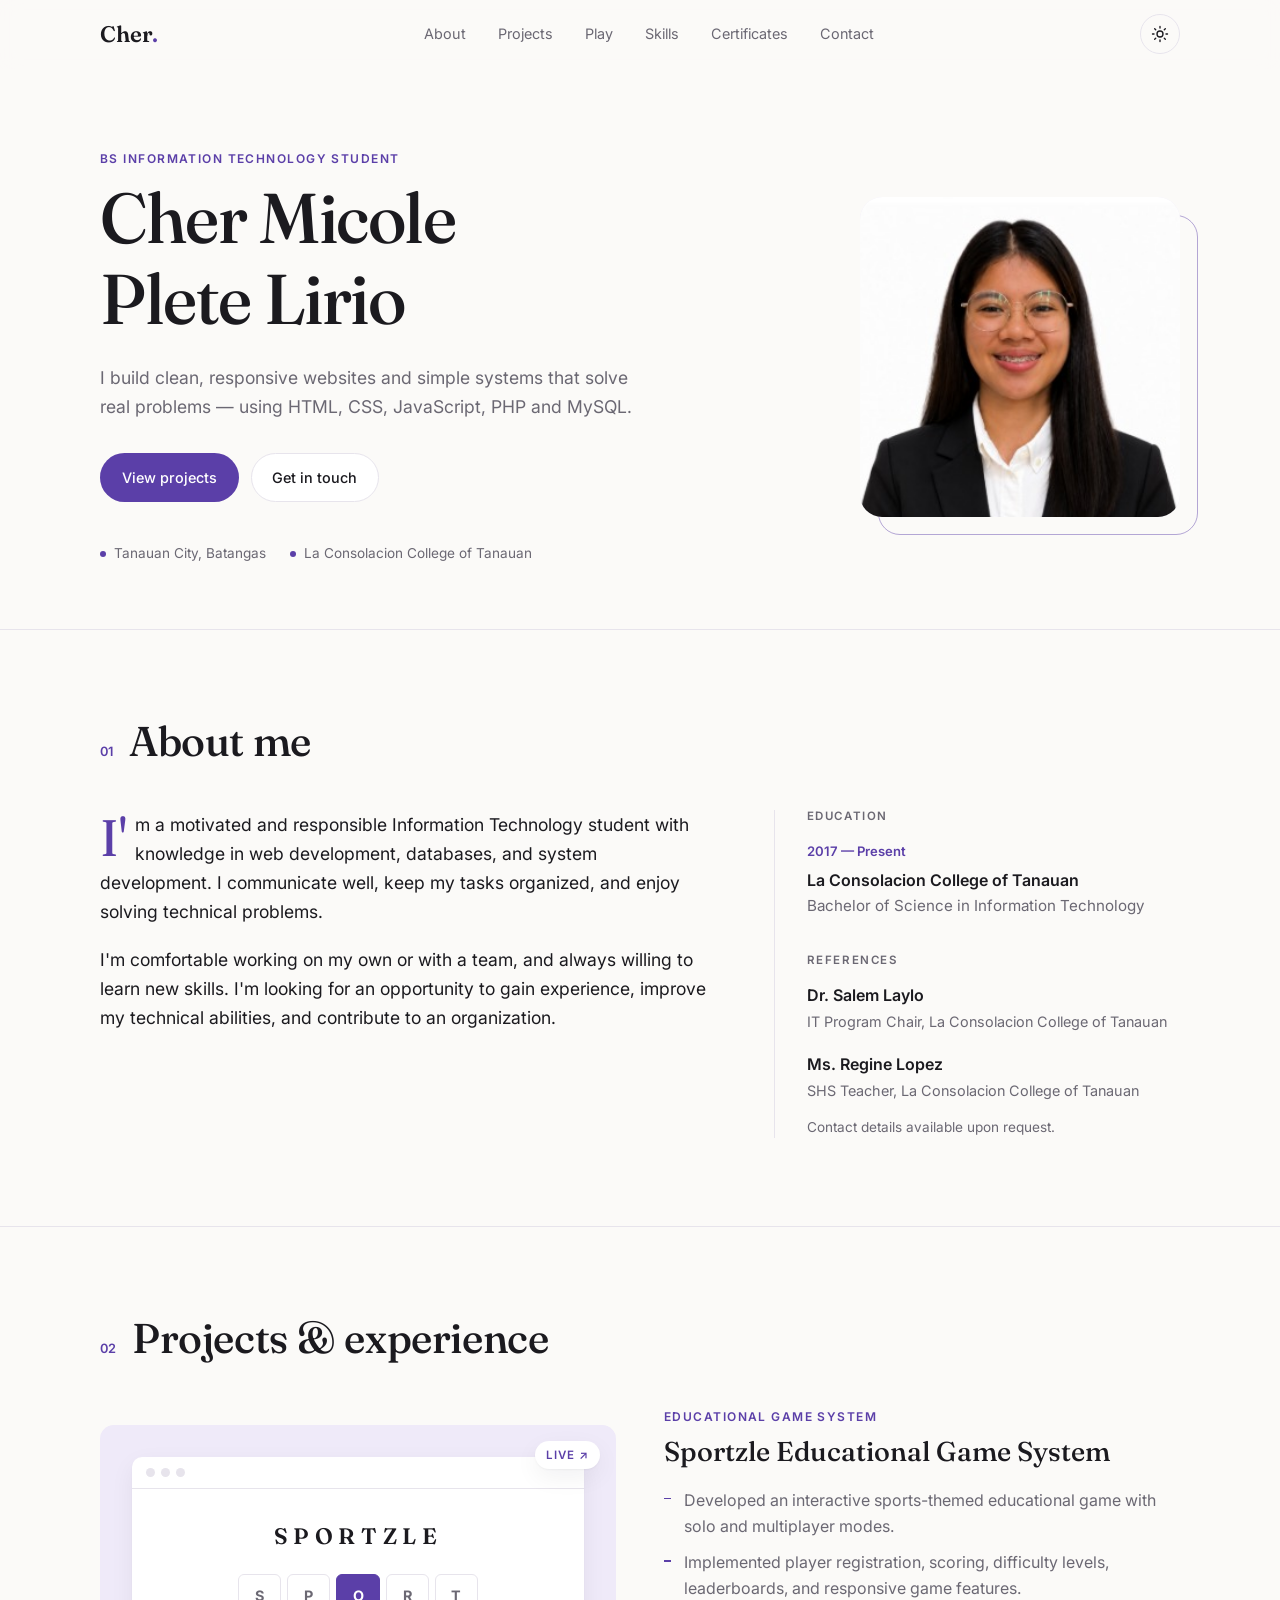
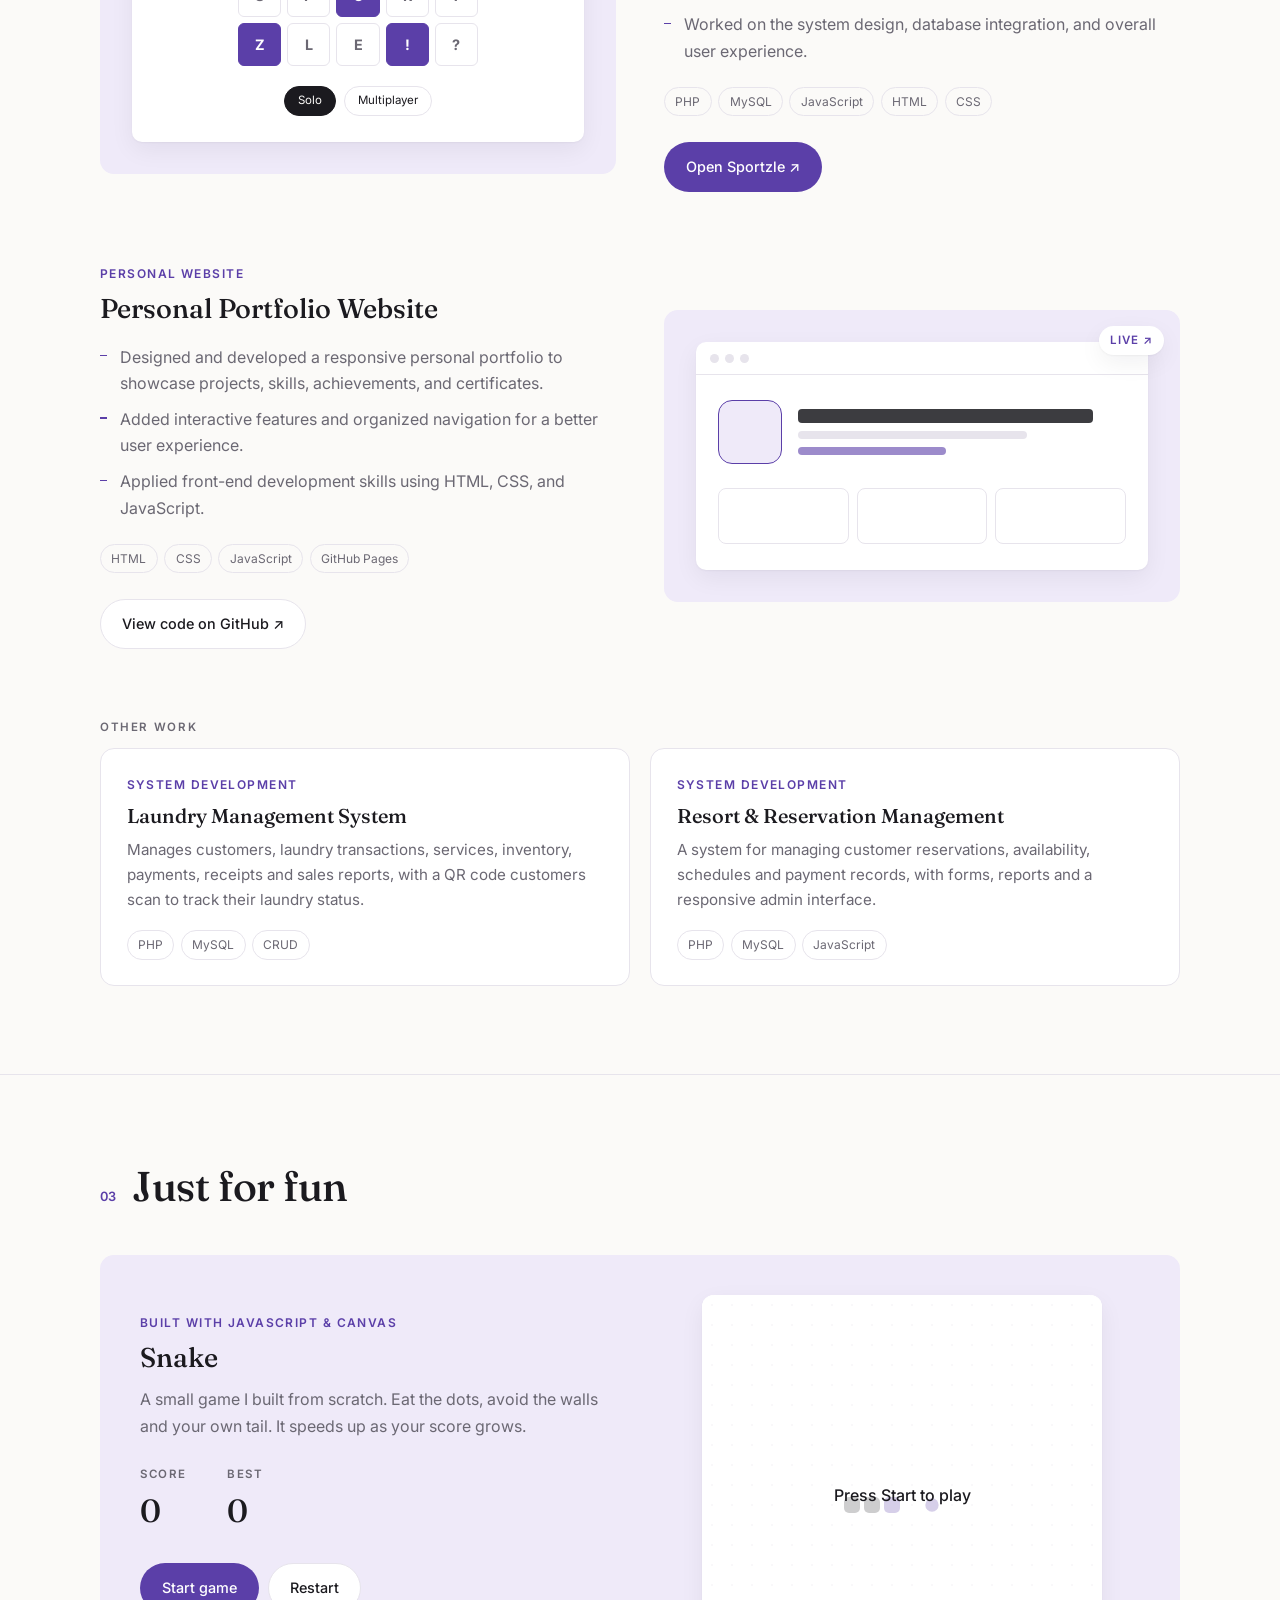
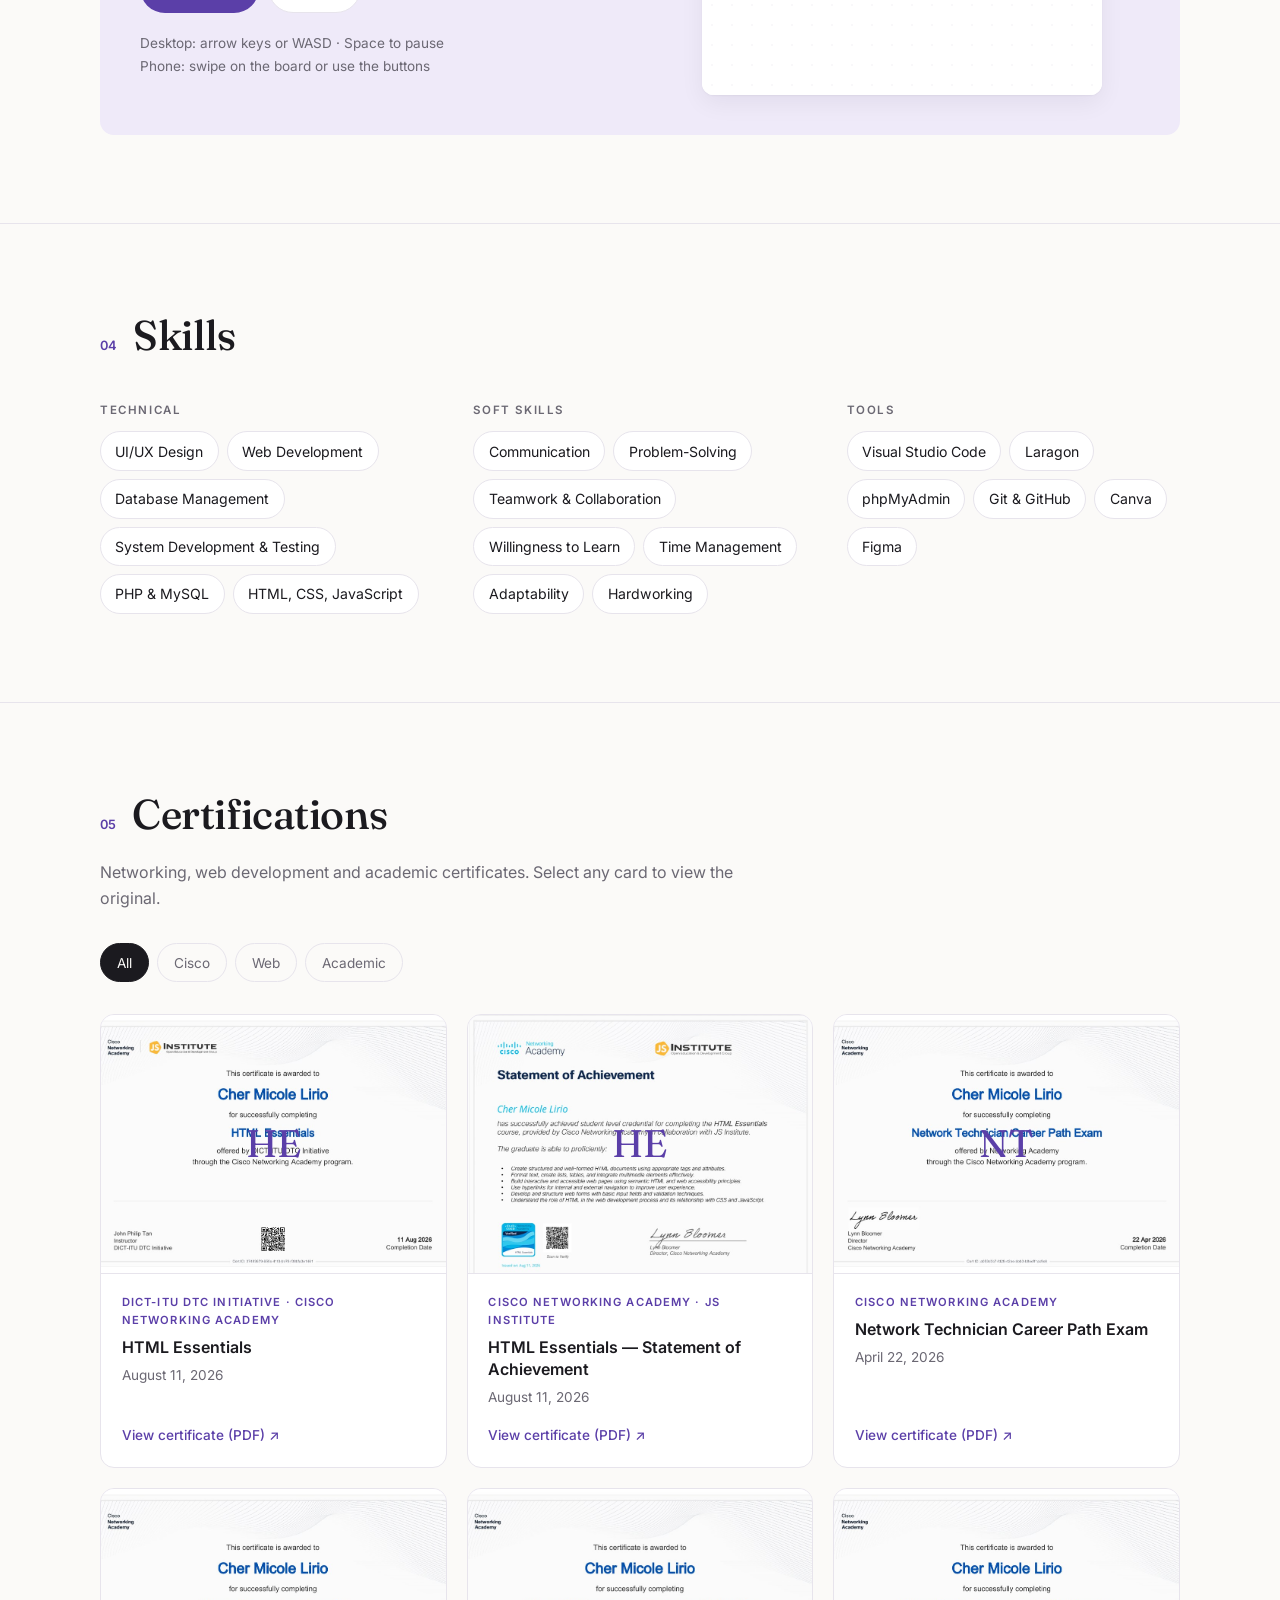
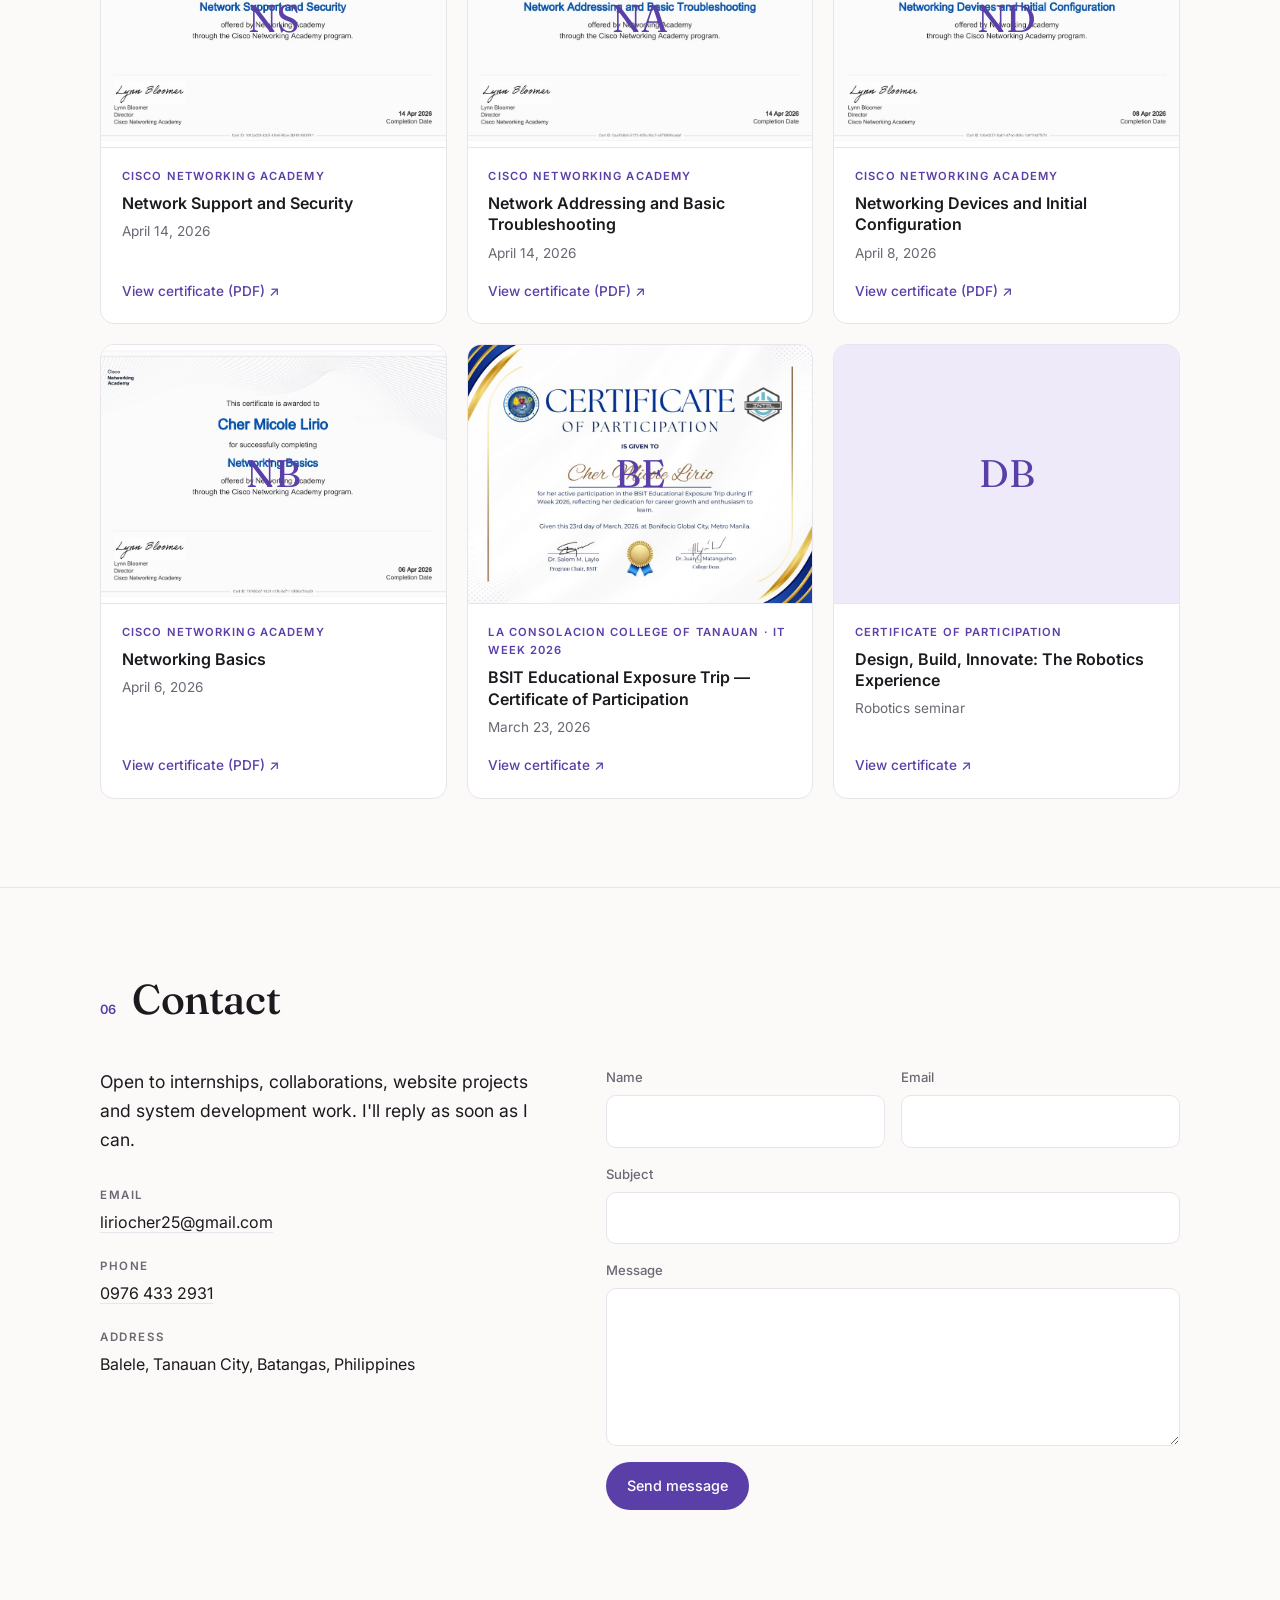
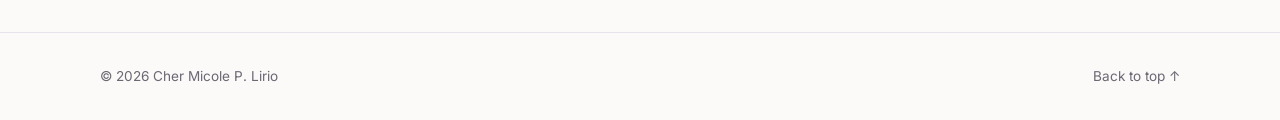
==== commit 306c406e: "Add files via upload" ====
--- a/index.html
+++ b/index.html
@@ -1,230 +1,379 @@
 <!DOCTYPE html>
 <html lang="en">
 <head>
-  <meta charset="UTF-8" />
-  <meta name="viewport" content="width=device-width, initial-scale=1.0" />
-  <meta name="description" content="Portfolio of Cher Micole P. Lirio, BS Information Technology student and aspiring web and system developer." />
+  <meta charset="UTF-8">
+  <meta name="viewport" content="width=device-width, initial-scale=1.0">
   <title>Cher Micole P. Lirio | Portfolio</title>
+  <meta name="description" content="Portfolio of Cher Micole P. Lirio, BS Information Technology student focused on web development, databases, and system development.">
+  <link rel="icon" href="profile-photo.jpg">
   <link rel="preconnect" href="https://fonts.googleapis.com">
   <link rel="preconnect" href="https://fonts.gstatic.com" crossorigin>
-  <link href="https://fonts.googleapis.com/css2?family=DM+Sans:wght@400;500;600;700&family=Manrope:wght@500;600;700;800&display=swap" rel="stylesheet">
-  <link rel="stylesheet" href="style.css" />
+  <link href="https://fonts.googleapis.com/css2?family=Fraunces:opsz,wght@9..144,500;9..144,600&family=Inter:wght@400;500;600&display=swap" rel="stylesheet">
+  <link rel="stylesheet" href="style.css">
+  <script>
+    // Apply saved theme before paint to avoid a flash
+    try {
+      var t = localStorage.getItem('theme');
+      if (t) document.documentElement.setAttribute('data-theme', t);
+    } catch (e) {}
+  </script>
 </head>
 <body>
-  <div class="noise"></div>
-  <header class="site-header" id="top">
-    <a class="brand" href="#home" aria-label="Go to home">
-      <span class="brand-mark">CM</span>
-      <span class="brand-copy"><b>CHER MICOLE</b><small>PORTFOLIO</small></span>
-    </a>
-
-    <button class="menu-toggle" type="button" aria-label="Open navigation" aria-expanded="false">
-      <span></span><span></span><span></span>
-    </button>
-
-    <nav class="nav" aria-label="Primary navigation">
-      <a href="#about">About</a>
-      <a href="#skills">Skills</a>
-      <a href="#projects">Projects</a>
-      <a href="#certificates">Certificates</a>
-      <a href="#contact">Contact</a>
-    </nav>
+
+  <!-- ============ HEADER ============ -->
+  <header class="header" id="top">
+    <div class="container header__inner">
+      <a href="#home" class="logo" aria-label="Back to top">Cher<span>.</span></a>
+
+      <nav class="nav" id="nav" aria-label="Main navigation">
+        <a href="#about">About</a>
+        <a href="#projects">Projects</a>
+        <a href="#play">Play</a>
+        <a href="#skills">Skills</a>
+        <a href="#certificates">Certificates</a>
+        <a href="#contact">Contact</a>
+      </nav>
+
+      <div class="header__actions">
+        <button class="icon-btn" id="themeToggle" aria-label="Toggle dark mode">
+          <svg class="icon-sun" viewBox="0 0 24 24" aria-hidden="true"><circle cx="12" cy="12" r="4"/><path d="M12 2v2M12 20v2M4.9 4.9l1.4 1.4M17.7 17.7l1.4 1.4M2 12h2M20 12h2M4.9 19.1l1.4-1.4M17.7 6.3l1.4-1.4"/></svg>
+          <svg class="icon-moon" viewBox="0 0 24 24" aria-hidden="true"><path d="M21 12.8A9 9 0 1 1 11.2 3a7 7 0 0 0 9.8 9.8z"/></svg>
+        </button>
+        <button class="icon-btn menu-btn" id="menuBtn" aria-label="Open menu" aria-expanded="false" aria-controls="nav">
+          <span></span><span></span>
+        </button>
+      </div>
+    </div>
   </header>
 
   <main>
-    <section class="hero section" id="home">
-      <div class="hero-grid">
-        <div class="hero-copy reveal">
-          <p class="eyebrow"><span></span> BS INFORMATION TECHNOLOGY</p>
-          <h1>Designing simple ideas into <em>useful digital experiences.</em></h1>
-          <p class="hero-lead">I’m Cher Micole P. Lirio, an aspiring web and system developer focused on clean interfaces, responsive websites, and practical systems.</p>
-          <div class="hero-actions">
-            <a class="btn btn-primary" href="#projects">Explore my work</a>
-            <a class="btn btn-ghost" href="#certificates">View certificates</a>
-          </div>
-          <div class="hero-mini-stats">
-            <div><strong>09</strong><span>Unique certificates</span></div>
-            <div><strong>06+</strong><span>Core web skills</span></div>
-            <div><strong>100%</strong><span>Responsive layout</span></div>
-          </div>
-        </div>
-
-        <div class="hero-visual reveal delay-1">
-          <div class="portrait-shell">
-            <div class="portrait-label">ASPIRING DEVELOPER · UI / WEB / SYSTEMS</div>
-            <img src="assets/images/cher-micole-lirio.png" alt="Cher Micole P. Lirio" />
-            <div class="portrait-card card-a"><span>01</span><b>WEB<br>DESIGN</b></div>
-            <div class="portrait-card card-b"><span>02</span><b>SYSTEM<br>BUILDING</b></div>
-          </div>
-        </div>
-      </div>
-      <a class="scroll-cue" href="#about" aria-label="Scroll to about"><span></span>SCROLL TO DISCOVER</a>
-    </section>
-
-    <section class="about section" id="about">
-      <div class="section-kicker reveal">01 / ABOUT</div>
-      <div class="about-grid">
-        <div class="about-title reveal">
-          <h2>I like technology that feels <span>clear, useful, and human.</span></h2>
-        </div>
-        <div class="about-copy reveal delay-1">
-          <p>I am a Bachelor of Science in Information Technology student at La Consolacion College Tanauan. I am interested in web development, system design, database-driven applications, and creating simple solutions for real-life tasks.</p>
-          <p>I enjoy learning new technologies and improving both front-end and back-end skills through academic and personal projects.</p>
-          <div class="identity-tags">
-            <span>BSIT Student</span><span>Web Development</span><span>UI Design</span><span>PHP & MySQL</span>
-          </div>
-        </div>
-      </div>
-    </section>
-
-    <section class="skills section" id="skills">
-      <div class="section-head reveal">
-        <div>
-          <div class="section-kicker">02 / SKILLS</div>
-          <h2>What I work with</h2>
-        </div>
-        <p>Core technologies and tools I use to turn concepts into working interfaces and systems.</p>
-      </div>
-      <div class="skills-grid">
-        <article class="skill-card reveal"><span>01</span><h3>HTML & CSS</h3><p>Semantic page structure, responsive layouts, components, animations, and accessible styling.</p></article>
-        <article class="skill-card reveal delay-1"><span>02</span><h3>JavaScript</h3><p>Interactions, validation, dynamic interfaces, navigation, filters, and client-side functionality.</p></article>
-        <article class="skill-card reveal delay-2"><span>03</span><h3>PHP & MySQL</h3><p>CRUD operations, forms, authentication, databases, reports, and basic web applications.</p></article>
-        <article class="skill-card reveal"><span>04</span><h3>Responsive UI</h3><p>Clean layouts that adapt naturally across laptop, tablet, and mobile screens.</p></article>
-        <article class="skill-card reveal delay-1"><span>05</span><h3>Figma & Canva</h3><p>Wireframes, visual concepts, presentation assets, and interface planning.</p></article>
-        <article class="skill-card reveal delay-2"><span>06</span><h3>Git & GitHub</h3><p>Version control, repository organization, commits, and GitHub Pages deployment.</p></article>
-      </div>
-    </section>
-
-    <section class="projects section" id="projects">
-      <div class="section-head reveal">
-        <div>
-          <div class="section-kicker">03 / PROJECTS</div>
-          <h2>Selected work</h2>
-        </div>
-        <p>A mix of portfolio, reservation, and management-system concepts.</p>
-      </div>
-
-      <div class="project-stack">
-        <article class="project-card reveal">
-          <div class="project-number">01</div>
-          <div class="project-content"><p class="project-type">PERSONAL WEBSITE</p><h3>Interactive Portfolio</h3><p>A responsive portfolio with animations, dark visual accents, structured sections, and interactive navigation.</p><div class="chip-row"><span>HTML</span><span>CSS</span><span>JavaScript</span></div></div>
-          <div class="project-visual visual-one"><div class="window-mock"><i></i><i></i><i></i><div class="mock-title">PORTFOLIO</div><div class="mock-lines"></div></div></div>
+    <!-- ============ HERO ============ -->
+    <section class="hero" id="home">
+      <div class="container hero__inner">
+        <div class="hero__text reveal">
+          <p class="eyebrow">BS Information Technology Student</p>
+          <h1>Cher Micole<br>Plete Lirio</h1>
+          <p class="hero__lead">
+            I build clean, responsive websites and simple systems that solve real problems —
+            using HTML, CSS, JavaScript, PHP and MySQL.
+          </p>
+          <div class="hero__buttons">
+            <a href="#projects" class="btn btn--primary">View projects</a>
+            <a href="#contact" class="btn btn--ghost">Get in touch</a>
+          </div>
+          <ul class="hero__meta">
+            <li>Tanauan City, Batangas</li>
+            <li>La Consolacion College of Tanauan</li>
+          </ul>
+        </div>
+        <div class="hero__photo reveal">
+          <img src="profile-photo.jpg" alt="Portrait of Cher Micole P. Lirio" width="320" height="320">
+        </div>
+      </div>
+    </section>
+
+    <!-- ============ ABOUT ============ -->
+    <section class="section" id="about">
+      <div class="container">
+        <div class="section__head reveal">
+          <span class="section__num">01</span>
+          <h2>About me</h2>
+        </div>
+
+        <div class="about">
+          <div class="about__text reveal">
+            <p>
+              I'm a motivated and responsible Information Technology student with knowledge in
+              web development, databases, and system development. I communicate well, keep my
+              tasks organized, and enjoy solving technical problems.
+            </p>
+            <p>
+              I'm comfortable working on my own or with a team, and always willing to learn new
+              skills. I'm looking for an opportunity to gain experience, improve my technical
+              abilities, and contribute to an organization.
+            </p>
+          </div>
+
+          <div class="about__side reveal">
+            <h3 class="label">Education</h3>
+            <div class="edu">
+              <span class="edu__year">2017 — Present</span>
+              <p class="edu__school">La Consolacion College of Tanauan</p>
+              <p class="edu__course">Bachelor of Science in Information Technology</p>
+            </div>
+
+            <h3 class="label">References</h3>
+            <ul class="refs">
+              <li>
+                <strong>Dr. Salem Laylo</strong>
+                <span>IT Program Chair, La Consolacion College of Tanauan</span>
+              </li>
+              <li>
+                <strong>Ms. Regine Lopez</strong>
+                <span>SHS Teacher, La Consolacion College of Tanauan</span>
+              </li>
+            </ul>
+            <p class="muted small">Contact details available upon request.</p>
+          </div>
+        </div>
+      </div>
+    </section>
+
+    <!-- ============ PROJECTS ============ -->
+    <section class="section" id="projects">
+      <div class="container">
+        <div class="section__head reveal">
+          <span class="section__num">02</span>
+          <h2>Projects &amp; experience</h2>
+        </div>
+
+        <!-- Featured: Sportzle -->
+        <article class="project project--featured reveal">
+          <a class="project__preview" href="https://intelsportzle.infinityfreeapp.com/?i=1" target="_blank" rel="noopener" aria-label="Open Sportzle live system">
+            <div class="sportzle-mock" aria-hidden="true">
+              <div class="sportzle-mock__bar"><i></i><i></i><i></i></div>
+              <div class="sportzle-mock__body">
+                <span class="sportzle-mock__title">SPORTZLE</span>
+                <div class="sportzle-mock__grid">
+                  <b>S</b><b>P</b><b class="on">O</b><b>R</b><b>T</b>
+                  <b class="on">Z</b><b>L</b><b>E</b><b class="on">!</b><b>?</b>
+                </div>
+                <div class="sportzle-mock__modes"><span>Solo</span><span>Multiplayer</span></div>
+              </div>
+            </div>
+            <span class="project__live">Live ↗</span>
+          </a>
+
+          <div class="project__body">
+            <p class="eyebrow">Educational Game System</p>
+            <h3>Sportzle Educational Game System</h3>
+            <ul class="bullets">
+              <li>Developed an interactive sports-themed educational game with solo and multiplayer modes.</li>
+              <li>Implemented player registration, scoring, difficulty levels, leaderboards, and responsive game features.</li>
+              <li>Worked on the system design, database integration, and overall user experience.</li>
+            </ul>
+            <ul class="tags">
+              <li>PHP</li><li>MySQL</li><li>JavaScript</li><li>HTML</li><li>CSS</li>
+            </ul>
+            <a href="https://intelsportzle.infinityfreeapp.com/?i=1" target="_blank" rel="noopener" class="btn btn--primary">Open Sportzle ↗</a>
+          </div>
         </article>
 
-        <article class="project-card reverse reveal">
-          <div class="project-number">02</div>
-          <div class="project-content"><p class="project-type">WEB SYSTEM</p><h3>Reservation System</h3><p>A system concept for managing customer reservations, schedules, availability, and payment records.</p><div class="chip-row"><span>PHP</span><span>MySQL</span><span>JavaScript</span></div></div>
-          <div class="project-visual visual-two"><div class="dash-mock"><div></div><div></div><div></div><div></div></div></div>
+        <!-- Featured: Portfolio -->
+        <article class="project project--featured project--reverse reveal">
+          <a class="project__preview" href="https://lcct-24-13152.github.io/portfolio/#home" target="_blank" rel="noopener" aria-label="Open portfolio website">
+            <div class="site-mock" aria-hidden="true">
+              <div class="sportzle-mock__bar"><i></i><i></i><i></i></div>
+              <div class="site-mock__body">
+                <div class="site-mock__row">
+                  <span class="site-mock__circle"></span>
+                  <div>
+                    <span class="line line--lg"></span>
+                    <span class="line"></span>
+                    <span class="line line--sm"></span>
+                  </div>
+                </div>
+                <div class="site-mock__cards"><span></span><span></span><span></span></div>
+              </div>
+            </div>
+            <span class="project__live">Live ↗</span>
+          </a>
+
+          <div class="project__body">
+            <p class="eyebrow">Personal Website</p>
+            <h3>Personal Portfolio Website</h3>
+            <ul class="bullets">
+              <li>Designed and developed a responsive personal portfolio to showcase projects, skills, achievements, and certificates.</li>
+              <li>Added interactive features and organized navigation for a better user experience.</li>
+              <li>Applied front-end development skills using HTML, CSS, and JavaScript.</li>
+            </ul>
+            <ul class="tags">
+              <li>HTML</li><li>CSS</li><li>JavaScript</li><li>GitHub Pages</li>
+            </ul>
+            <a href="https://github.com/lcct-24-13152/portfolio" target="_blank" rel="noopener" class="btn btn--ghost">View code on GitHub ↗</a>
+          </div>
         </article>
 
-        <article class="project-card reveal">
-          <div class="project-number">03</div>
-          <div class="project-content"><p class="project-type">MANAGEMENT SYSTEM</p><h3>Laundry Management</h3><p>A web-based system concept for customer records, transactions, services, inventory, receipts, sales reports, and QR-based tracking.</p><div class="chip-row"><span>PHP</span><span>MySQL</span><span>CRUD</span><span>QR Tracking</span></div></div>
-          <div class="project-visual visual-three"><div class="qr-mock">QR<div class="qr-grid"></div></div></div>
-        </article>
-      </div>
-    </section>
-
-    <section class="certificates section" id="certificates">
-      <div class="section-head reveal">
-        <div>
-          <div class="section-kicker">04 / CERTIFICATES</div>
-          <h2>Credentials & participation</h2>
-        </div>
-        <p>Nine unique certificates are included. The duplicate HTML Essentials statement was intentionally omitted.</p>
-      </div>
-
-      <div class="filter-row reveal" role="group" aria-label="Certificate filters">
-        <button class="filter active" data-filter="all">All</button>
-        <button class="filter" data-filter="cisco">Cisco</button>
-        <button class="filter" data-filter="academic">Academic</button>
-      </div>
-
-      <div class="certificate-grid">
-        <article class="certificate-card reveal" data-category="academic">
-          <a class="certificate-image" href="assets/certificates/bridging-business-technology-2026.jpg" target="_blank" rel="noopener"><img src="assets/certificates/bridging-business-technology-2026.jpg" alt="Bridging Business and Technology for the Next Generation certificate" /></a>
-          <div class="certificate-meta"><span>IT WEEK 2026</span><time>21 Mar 2026</time></div>
-          <h3>Bridging Business and Technology for the Next Generation</h3>
-          <a class="text-link" href="assets/certificates/bridging-business-technology-2026.jpg" target="_blank" rel="noopener">View certificate ↗</a>
-        </article>
-
-        <article class="certificate-card reveal delay-1" data-category="academic">
-          <a class="certificate-image" href="assets/certificates/bsit-educational-exposure-trip.jpg" target="_blank" rel="noopener"><img src="assets/certificates/bsit-educational-exposure-trip.jpg" alt="BSIT Educational Exposure Trip certificate" /></a>
-          <div class="certificate-meta"><span>LCCT · IT WEEK 2026</span><time>23 Mar 2026</time></div>
-          <h3>BSIT Educational Exposure Trip</h3>
-          <a class="text-link" href="assets/certificates/bsit-educational-exposure-trip.jpg" target="_blank" rel="noopener">View certificate ↗</a>
-        </article>
-
-        <article class="certificate-card reveal delay-2" data-category="academic">
-          <a class="certificate-image" href="assets/certificates/robotics-experience-2026.jpg" target="_blank" rel="noopener"><img src="assets/certificates/robotics-experience-2026.jpg" alt="Design Build Innovate The Robotics Experience certificate" /></a>
-          <div class="certificate-meta"><span>FIRST EDUSPEC INC · LCCT</span><time>19 Mar 2026</time></div>
-          <h3>Design, Build, Innovate: The Robotics Experience</h3>
-          <a class="text-link" href="assets/certificates/robotics-experience-2026.jpg" target="_blank" rel="noopener">View certificate ↗</a>
-        </article>
-
-        <article class="certificate-card reveal" data-category="cisco">
-          <a class="certificate-image" href="assets/certificates/html-essentials-certificate.pdf" target="_blank" rel="noopener"><img src="assets/certificates/html-essentials-certificate-thumb.jpg" alt="HTML Essentials certificate" /></a>
-          <div class="certificate-meta"><span>CISCO · DICT-ITU DTC</span><time>11 Aug 2026</time></div>
-          <h3>HTML Essentials</h3>
-          <a class="text-link" href="assets/certificates/html-essentials-certificate.pdf" target="_blank" rel="noopener">Open PDF ↗</a>
-        </article>
-
-        <article class="certificate-card reveal delay-1" data-category="cisco">
-          <a class="certificate-image" href="assets/certificates/networking-basics.pdf" target="_blank" rel="noopener"><img src="assets/certificates/networking-basics-thumb.jpg" alt="Networking Basics certificate" /></a>
-          <div class="certificate-meta"><span>CISCO NETWORKING ACADEMY</span><time>06 Apr 2026</time></div>
-          <h3>Networking Basics</h3>
-          <a class="text-link" href="assets/certificates/networking-basics.pdf" target="_blank" rel="noopener">Open PDF ↗</a>
-        </article>
-
-        <article class="certificate-card reveal delay-2" data-category="cisco">
-          <a class="certificate-image" href="assets/certificates/networking-devices-initial-configuration.pdf" target="_blank" rel="noopener"><img src="assets/certificates/networking-devices-initial-configuration-thumb.jpg" alt="Networking Devices and Initial Configuration certificate" /></a>
-          <div class="certificate-meta"><span>CISCO NETWORKING ACADEMY</span><time>08 Apr 2026</time></div>
-          <h3>Networking Devices and Initial Configuration</h3>
-          <a class="text-link" href="assets/certificates/networking-devices-initial-configuration.pdf" target="_blank" rel="noopener">Open PDF ↗</a>
-        </article>
-
-        <article class="certificate-card reveal" data-category="cisco">
-          <a class="certificate-image" href="assets/certificates/network-addressing-basic-troubleshooting.pdf" target="_blank" rel="noopener"><img src="assets/certificates/network-addressing-basic-troubleshooting-thumb.jpg" alt="Network Addressing and Basic Troubleshooting certificate" /></a>
-          <div class="certificate-meta"><span>CISCO NETWORKING ACADEMY</span><time>14 Apr 2026</time></div>
-          <h3>Network Addressing and Basic Troubleshooting</h3>
-          <a class="text-link" href="assets/certificates/network-addressing-basic-troubleshooting.pdf" target="_blank" rel="noopener">Open PDF ↗</a>
-        </article>
-
-        <article class="certificate-card reveal delay-1" data-category="cisco">
-          <a class="certificate-image" href="assets/certificates/network-support-security.pdf" target="_blank" rel="noopener"><img src="assets/certificates/network-support-security-thumb.jpg" alt="Network Support and Security certificate" /></a>
-          <div class="certificate-meta"><span>CISCO NETWORKING ACADEMY</span><time>14 Apr 2026</time></div>
-          <h3>Network Support and Security</h3>
-          <a class="text-link" href="assets/certificates/network-support-security.pdf" target="_blank" rel="noopener">Open PDF ↗</a>
-        </article>
-
-        <article class="certificate-card reveal delay-2" data-category="cisco">
-          <a class="certificate-image" href="assets/certificates/network-technician-career-path.pdf" target="_blank" rel="noopener"><img src="assets/certificates/network-technician-career-path-thumb.jpg" alt="Network Technician Career Path Exam certificate" /></a>
-          <div class="certificate-meta"><span>CISCO NETWORKING ACADEMY</span><time>22 Apr 2026</time></div>
-          <h3>Network Technician Career Path Exam</h3>
-          <a class="text-link" href="assets/certificates/network-technician-career-path.pdf" target="_blank" rel="noopener">Open PDF ↗</a>
-        </article>
-      </div>
-    </section>
-
-    <section class="contact section" id="contact">
-      <div class="contact-panel reveal">
-        <div>
-          <div class="section-kicker light">05 / CONTACT</div>
-          <h2>Have an idea?<br><span>Let’s build something useful.</span></h2>
-        </div>
-        <div class="contact-details">
-          <p>For collaborations, school projects, website concepts, or system-development opportunities.</p>
-          <a href="mailto:liriocher25@gmail.com">liriocher25@gmail.com ↗</a>
-          <span>Tanauan City, Batangas, Philippines</span>
+        <!-- Other work -->
+        <h3 class="label label--spaced reveal">Other work</h3>
+        <div class="mini-grid">
+          <article class="mini reveal">
+            <p class="eyebrow">System Development</p>
+            <h4>Laundry Management System</h4>
+            <p>Manages customers, laundry transactions, services, inventory, payments, receipts and sales reports, with a QR code customers scan to track their laundry status.</p>
+            <ul class="tags"><li>PHP</li><li>MySQL</li><li>CRUD</li></ul>
+          </article>
+          <article class="mini reveal">
+            <p class="eyebrow">System Development</p>
+            <h4>Resort &amp; Reservation Management</h4>
+            <p>A system for managing customer reservations, availability, schedules and payment records, with forms, reports and a responsive admin interface.</p>
+            <ul class="tags"><li>PHP</li><li>MySQL</li><li>JavaScript</li></ul>
+          </article>
+        </div>
+      </div>
+    </section>
+
+    <!-- ============ PLAY (Snake game) ============ -->
+    <section class="section" id="play">
+      <div class="container">
+        <div class="section__head reveal">
+          <span class="section__num">03</span>
+          <h2>Just for fun</h2>
+        </div>
+
+        <div class="game reveal">
+          <div class="game__info">
+            <p class="eyebrow">Built with JavaScript &amp; Canvas</p>
+            <h3>Snake</h3>
+            <p class="muted">A small game I built from scratch. Eat the dots, avoid the walls and your own tail. It speeds up as your score grows.</p>
+
+            <div class="game__stats">
+              <div><span class="label">Score</span><strong id="gScore">0</strong></div>
+              <div><span class="label">Best</span><strong id="gBest">0</strong></div>
+            </div>
+
+            <div class="game__buttons">
+              <button class="btn btn--primary" id="gStart">Start game</button>
+              <button class="btn btn--ghost" id="gRestart">Restart</button>
+            </div>
+
+            <p class="game__hint muted small">Desktop: arrow keys or WASD · Space to pause<br>Phone: swipe on the board or use the buttons</p>
+          </div>
+
+          <div class="game__board">
+            <div class="game__canvas-wrap">
+              <canvas id="snake" width="400" height="400" aria-label="Snake game board" tabindex="0"></canvas>
+              <div class="game__overlay" id="gOverlay">
+                <p id="gMsg">Press Start to play</p>
+              </div>
+            </div>
+            <div class="dpad" aria-label="Game controls">
+              <button data-dir="up" aria-label="Up">▲</button>
+              <button data-dir="left" aria-label="Left">◀</button>
+              <button data-dir="down" aria-label="Down">▼</button>
+              <button data-dir="right" aria-label="Right">▶</button>
+            </div>
+          </div>
+        </div>
+      </div>
+    </section>
+
+    <!-- ============ SKILLS ============ -->
+    <section class="section" id="skills">
+      <div class="container">
+        <div class="section__head reveal">
+          <span class="section__num">04</span>
+          <h2>Skills</h2>
+        </div>
+
+        <div class="skills">
+          <div class="skills__col reveal">
+            <h3 class="label">Technical</h3>
+            <ul class="chips">
+              <li>UI/UX Design</li>
+              <li>Web Development</li>
+              <li>Database Management</li>
+              <li>System Development &amp; Testing</li>
+              <li>PHP &amp; MySQL</li>
+              <li>HTML, CSS, JavaScript</li>
+            </ul>
+          </div>
+          <div class="skills__col reveal">
+            <h3 class="label">Soft skills</h3>
+            <ul class="chips">
+              <li>Communication</li>
+              <li>Problem-Solving</li>
+              <li>Teamwork &amp; Collaboration</li>
+              <li>Willingness to Learn</li>
+              <li>Time Management</li>
+              <li>Adaptability</li>
+              <li>Hardworking</li>
+            </ul>
+          </div>
+          <div class="skills__col reveal">
+            <h3 class="label">Tools</h3>
+            <ul class="chips">
+              <li>Visual Studio Code</li>
+              <li>Laragon</li>
+              <li>phpMyAdmin</li>
+              <li>Git &amp; GitHub</li>
+              <li>Canva</li>
+              <li>Figma</li>
+            </ul>
+          </div>
+        </div>
+      </div>
+    </section>
+
+    <!-- ============ CERTIFICATES ============ -->
+    <section class="section" id="certificates">
+      <div class="container">
+        <div class="section__head reveal">
+          <span class="section__num">05</span>
+          <h2>Certifications</h2>
+        </div>
+        <p class="section__intro reveal">Networking, web development and academic certificates. Select any card to view the original.</p>
+
+        <div class="filters reveal" role="group" aria-label="Filter certificates">
+          <button class="filter is-active" data-filter="all">All</button>
+          <button class="filter" data-filter="cisco">Cisco</button>
+          <button class="filter" data-filter="web">Web</button>
+          <button class="filter" data-filter="academic">Academic</button>
+        </div>
+
+        <div class="certs" id="certGrid">
+          <!-- Cards are generated from the list in script.js -->
+        </div>
+      </div>
+    </section>
+
+    <!-- ============ CONTACT ============ -->
+    <section class="section" id="contact">
+      <div class="container">
+        <div class="section__head reveal">
+          <span class="section__num">06</span>
+          <h2>Contact</h2>
+        </div>
+
+        <div class="contact">
+          <div class="contact__info reveal">
+            <p class="contact__lead">Open to internships, collaborations, website projects and system development work. I'll reply as soon as I can.</p>
+            <ul class="contact__list">
+              <li>
+                <span class="label">Email</span>
+                <a href="mailto:liriocher25@gmail.com">liriocher25@gmail.com</a>
+              </li>
+              <li>
+                <span class="label">Phone</span>
+                <a href="tel:+639764332931">0976 433 2931</a>
+              </li>
+              <li>
+                <span class="label">Address</span>
+                <span>Balele, Tanauan City, Batangas, Philippines</span>
+              </li>
+            </ul>
+          </div>
+
+          <form class="form reveal" id="contactForm" novalidate>
+            <div class="form__row">
+              <label>Name<input type="text" name="name" required autocomplete="name"></label>
+              <label>Email<input type="email" name="email" required autocomplete="email"></label>
+            </div>
+            <label>Subject<input type="text" name="subject" required></label>
+            <label>Message<textarea name="message" rows="5" required></textarea></label>
+            <button type="submit" class="btn btn--primary">Send message</button>
+            <p class="form__note" id="formNote" aria-live="polite"></p>
+          </form>
         </div>
       </div>
     </section>
   </main>
 
-  <footer>
-    <div><b>CHER MICOLE P. LIRIO</b><span>BS Information Technology Student</span></div>
-    <a href="#top">BACK TO TOP ↑</a>
-    <small>© 2026 Portfolio</small>
+  <footer class="footer">
+    <div class="container footer__inner">
+      <p>© <span id="year"></span> Cher Micole P. Lirio</p>
+      <a href="#home">Back to top ↑</a>
+    </div>
   </footer>
 
   <script src="script.js"></script>
--- a/style.css
+++ b/style.css
@@ -1,40 +1,495 @@
-:root{
-  --ink:#101522;
-  --muted:#697386;
-  --paper:#f5f7fb;
-  --white:#ffffff;
-  --line:#dfe5ee;
-  --blue:#2657ff;
-  --blue-2:#6d8cff;
-  --navy:#0a1020;
-  --lime:#d9ff4f;
-  --shadow:0 26px 70px rgba(23,34,57,.12);
-  --radius:28px;
-}
-*{box-sizing:border-box}
-html{scroll-behavior:smooth}
-body{margin:0;background:var(--paper);color:var(--ink);font-family:"DM Sans",sans-serif;overflow-x:hidden}
-a{color:inherit;text-decoration:none}
-img{max-width:100%;display:block}
-button{font:inherit}
-.noise{position:fixed;inset:0;pointer-events:none;z-index:999;opacity:.035;background-image:url("data:image/svg+xml,%3Csvg viewBox='0 0 180 180' xmlns='http://www.w3.org/2000/svg'%3E%3Cfilter id='n'%3E%3CfeTurbulence type='fractalNoise' baseFrequency='.9' numOctaves='2' stitchTiles='stitch'/%3E%3C/filter%3E%3Crect width='100%25' height='100%25' filter='url(%23n)' opacity='.45'/%3E%3C/svg%3E")}
-.site-header{position:fixed;top:16px;left:50%;transform:translateX(-50%);width:min(1180px,calc(100% - 32px));z-index:100;display:flex;align-items:center;justify-content:space-between;padding:12px 14px 12px 16px;border:1px solid rgba(255,255,255,.7);background:rgba(246,248,252,.82);backdrop-filter:blur(20px);border-radius:20px;box-shadow:0 14px 40px rgba(22,31,52,.08)}
-.brand{display:flex;align-items:center;gap:12px}.brand-mark{width:42px;height:42px;border-radius:13px;display:grid;place-items:center;background:var(--ink);color:white;font-family:"Manrope";font-size:13px;font-weight:800;letter-spacing:.08em}.brand-copy{display:flex;flex-direction:column;line-height:1}.brand-copy b{font-family:"Manrope";font-size:12px;letter-spacing:.13em}.brand-copy small{font-size:9px;letter-spacing:.25em;margin-top:5px;color:var(--muted)}
-.nav{display:flex;gap:8px}.nav a{padding:10px 13px;border-radius:12px;font-size:12px;font-weight:700;color:#384155;transition:.25s}.nav a:hover{background:#e7ecf6;color:var(--blue)}
-.menu-toggle{display:none;border:0;background:transparent;width:40px;height:40px;padding:9px}.menu-toggle span{display:block;height:2px;background:var(--ink);margin:5px 0;border-radius:99px}
-.section{padding:120px max(28px,calc((100vw - 1180px)/2))}.hero{min-height:100vh;padding-top:130px;position:relative;display:flex;align-items:center;background:radial-gradient(circle at 80% 25%,rgba(38,87,255,.16),transparent 34%),linear-gradient(180deg,#f8faff 0,#f5f7fb 100%)}
-.hero:before{content:"";position:absolute;left:-14vw;top:24%;width:36vw;height:36vw;border:1px solid rgba(38,87,255,.15);border-radius:50%}
-.hero-grid{width:100%;display:grid;grid-template-columns:1.08fr .92fr;gap:72px;align-items:center}.eyebrow{display:flex;align-items:center;gap:10px;font-size:11px;font-weight:800;letter-spacing:.22em;color:#5f6b83}.eyebrow span{width:38px;height:2px;background:var(--blue)}
-.hero h1,.section h2{font-family:"Manrope",sans-serif;margin:0;letter-spacing:-.055em}.hero h1{font-size:clamp(54px,7vw,104px);line-height:.93;font-weight:800;max-width:820px}.hero h1 em{font-style:normal;color:var(--blue)}.hero-lead{max-width:690px;color:var(--muted);font-size:18px;line-height:1.7;margin:28px 0 30px}.hero-actions{display:flex;flex-wrap:wrap;gap:12px}.btn{padding:14px 18px;border-radius:14px;font-weight:800;font-size:13px;transition:.25s}.btn-primary{background:var(--ink);color:white}.btn-primary:hover{transform:translateY(-2px);background:var(--blue)}.btn-ghost{border:1px solid var(--line);background:white}.btn-ghost:hover{border-color:var(--blue);color:var(--blue)}
-.hero-mini-stats{display:flex;gap:38px;margin-top:44px}.hero-mini-stats div{display:flex;flex-direction:column}.hero-mini-stats strong{font-family:"Manrope";font-size:24px}.hero-mini-stats span{font-size:11px;color:var(--muted);margin-top:4px}
-.hero-visual{position:relative}.portrait-shell{position:relative;max-width:520px;margin-left:auto;padding:22px;border-radius:40px;background:linear-gradient(145deg,#0b1122,#1d2f70 70%,#385fff);box-shadow:var(--shadow);overflow:hidden}.portrait-shell:before{content:"";position:absolute;inset:12px;border-radius:30px;border:1px solid rgba(255,255,255,.2)}.portrait-shell img{position:relative;z-index:1;width:100%;aspect-ratio:1/1.04;object-fit:cover;object-position:center 8%;border-radius:28px;background:white}.portrait-label{position:absolute;z-index:4;top:28px;left:30px;color:white;font-size:9px;letter-spacing:.2em;font-weight:800;background:rgba(8,16,36,.65);padding:9px 11px;border-radius:10px;backdrop-filter:blur(10px)}.portrait-card{position:absolute;z-index:5;background:var(--lime);color:#111826;border-radius:18px;padding:15px 16px;box-shadow:0 15px 35px rgba(0,0,0,.15)}.portrait-card span{display:block;font-size:10px;color:#505d2d;font-weight:800}.portrait-card b{font-family:"Manrope";font-size:13px;line-height:1.1}.card-a{left:-2px;bottom:40px}.card-b{right:-2px;bottom:100px;background:white}.scroll-cue{position:absolute;bottom:26px;left:max(28px,calc((100vw - 1180px)/2));display:flex;align-items:center;gap:9px;font-size:9px;letter-spacing:.18em;font-weight:800;color:#7b8497}.scroll-cue span{width:26px;height:1px;background:#7b8497}
-.section-kicker{font-size:10px;letter-spacing:.22em;font-weight:800;color:var(--blue);margin-bottom:22px}.section-kicker.light{color:#95adff}.about-grid{display:grid;grid-template-columns:1fr 1fr;gap:90px;align-items:start}.about h2,.section-head h2{font-size:clamp(42px,5vw,72px);line-height:1}.about h2 span{color:var(--blue)}.about-copy p{font-size:18px;line-height:1.8;color:#5f6879;margin:0 0 18px}.identity-tags,.chip-row{display:flex;flex-wrap:wrap;gap:8px}.identity-tags{margin-top:28px}.identity-tags span,.chip-row span{font-size:10px;font-weight:800;letter-spacing:.08em;padding:9px 11px;border-radius:999px;border:1px solid var(--line);background:white;color:#475165}
-.skills{background:#0c1220;color:white}.section-head{display:flex;align-items:end;justify-content:space-between;gap:40px;margin-bottom:44px}.section-head p{max-width:430px;color:#7b8497;line-height:1.65}.skills .section-head p{color:#aeb8ca}.skills-grid{display:grid;grid-template-columns:repeat(3,1fr);gap:14px}.skill-card{padding:30px;border-radius:24px;background:linear-gradient(180deg,#151d2e,#111827);border:1px solid #263149;min-height:250px;transition:.3s}.skill-card:hover{transform:translateY(-7px);border-color:#4967be}.skill-card span{font:800 11px "Manrope";color:#7695ff}.skill-card h3{font:700 24px "Manrope";margin:52px 0 10px}.skill-card p{color:#aab5c9;line-height:1.65;font-size:14px}
-.project-stack{display:grid;gap:18px}.project-card{position:relative;display:grid;grid-template-columns:70px 1fr 1fr;gap:22px;min-height:390px;padding:22px;border-radius:30px;background:white;border:1px solid var(--line);overflow:hidden}.project-number{font:800 13px "Manrope";color:#9aa4b8;padding:9px}.project-content{align-self:center;padding:24px}.project-type{font-size:10px;letter-spacing:.2em;font-weight:800;color:var(--blue)}.project-content h3{font:800 clamp(30px,4vw,52px) "Manrope";letter-spacing:-.045em;margin:9px 0 14px}.project-content>p:not(.project-type){max-width:520px;line-height:1.7;color:var(--muted)}.project-visual{border-radius:22px;display:grid;place-items:center;min-height:330px;overflow:hidden}.visual-one{background:linear-gradient(145deg,#e3e9ff,#b9c8ff)}.visual-two{background:linear-gradient(145deg,#dffff3,#96e9ca)}.visual-three{background:linear-gradient(145deg,#fff1d8,#ffd28d)}.window-mock{width:78%;height:64%;background:#0d1324;border-radius:18px;padding:18px;box-shadow:0 24px 50px rgba(13,19,36,.2);transform:rotate(-4deg)}.window-mock i{display:inline-block;width:7px;height:7px;border-radius:50%;background:#7f8ca8;margin-right:4px}.mock-title{margin-top:26px;color:white;font:800 28px "Manrope"}.mock-lines{margin-top:12px;width:70%;height:7px;border-radius:99px;background:#4260d0;box-shadow:0 15px 0 #26375f,0 30px 0 #26375f}.dash-mock{width:76%;display:grid;grid-template-columns:1.1fr .9fr;gap:10px;transform:rotate(3deg)}.dash-mock div{height:120px;background:white;border-radius:18px;box-shadow:0 18px 35px rgba(15,67,49,.12)}.dash-mock div:first-child{grid-row:span 2;height:auto;background:#0f5f4b}.qr-mock{width:210px;height:245px;border-radius:28px;background:#0f1726;color:white;display:grid;place-items:center;font:800 44px "Manrope";position:relative;box-shadow:0 25px 50px rgba(74,50,13,.18);transform:rotate(-5deg)}.qr-grid{position:absolute;bottom:24px;width:72px;height:72px;background:repeating-linear-gradient(45deg,#fff 0 5px,#0f1726 5px 10px);border:7px solid white}
-.certificates{background:#eef2f8}.filter-row{display:flex;gap:8px;margin:-14px 0 30px}.filter{border:1px solid var(--line);background:white;color:#566074;font-size:11px;font-weight:800;padding:10px 14px;border-radius:999px;cursor:pointer}.filter.active{background:var(--ink);color:white;border-color:var(--ink)}.certificate-grid{display:grid;grid-template-columns:repeat(3,1fr);gap:18px}.certificate-card{background:white;border:1px solid var(--line);border-radius:24px;padding:14px 14px 18px;transition:.28s}.certificate-card:hover{transform:translateY(-6px);box-shadow:var(--shadow)}.certificate-card.hidden{display:none}.certificate-image{display:block;border-radius:16px;overflow:hidden;background:#f0f3f8;aspect-ratio:4/3}.certificate-image img{width:100%;height:100%;object-fit:cover;transition:.4s}.certificate-card:hover .certificate-image img{transform:scale(1.035)}.certificate-meta{display:flex;justify-content:space-between;gap:10px;margin:16px 2px 9px;font-size:9px;font-weight:800;letter-spacing:.12em;color:#8791a5}.certificate-card h3{font:700 20px/1.25 "Manrope";margin:0 2px 18px;min-height:50px}.text-link{font-size:11px;font-weight:800;color:var(--blue);margin:0 2px}
-.contact{padding-top:70px}.contact-panel{display:grid;grid-template-columns:1.2fr .8fr;gap:50px;align-items:end;background:linear-gradient(135deg,#0b1020,#172351 70%,#284cff);color:white;border-radius:36px;padding:56px;position:relative;overflow:hidden}.contact-panel:after{content:"";position:absolute;width:280px;height:280px;border:1px solid rgba(255,255,255,.18);border-radius:50%;right:-80px;top:-90px}.contact h2{font-size:clamp(44px,6vw,80px);line-height:.98}.contact h2 span{color:#b9c8ff}.contact-details{position:relative;z-index:2}.contact-details p{color:#c1cae0;line-height:1.7}.contact-details a{display:block;margin:24px 0 8px;font:700 18px "Manrope"}.contact-details span{font-size:12px;color:#9eabd0}
-footer{max-width:1180px;margin:0 auto;padding:28px 0 40px;display:grid;grid-template-columns:1fr auto auto;gap:28px;align-items:end;border-top:1px solid var(--line)}footer div{display:flex;flex-direction:column}footer b{font:800 13px "Manrope";letter-spacing:.08em}footer span,footer small,footer a{font-size:10px;color:#7e8798}footer a{font-weight:800;letter-spacing:.12em}
-.reveal{opacity:0;transform:translateY(18px);transition:opacity .7s ease,transform .7s ease}.reveal.visible{opacity:1;transform:none}.delay-1{transition-delay:.09s}.delay-2{transition-delay:.18s}
-@media(max-width:980px){.hero-grid,.about-grid,.contact-panel{grid-template-columns:1fr}.hero-visual{margin-top:20px}.portrait-shell{margin:0 auto}.skills-grid,.certificate-grid{grid-template-columns:repeat(2,1fr)}.project-card{grid-template-columns:50px 1fr}.project-visual{grid-column:1/-1}.section-head{align-items:start;flex-direction:column}.hero h1{font-size:clamp(52px,10vw,82px)}footer{margin:0 28px}}
-@media(max-width:760px){.site-header{top:10px}.menu-toggle{display:block}.nav{position:absolute;top:66px;left:0;right:0;display:none;flex-direction:column;background:rgba(246,248,252,.98);border:1px solid var(--line);border-radius:18px;padding:10px;box-shadow:0 18px 40px rgba(20,30,50,.12)}.nav.open{display:flex}.section{padding:92px 20px}.hero{padding-top:120px;min-height:auto}.hero-grid{gap:40px}.hero h1{font-size:clamp(46px,14vw,68px)}.hero-lead{font-size:16px}.hero-mini-stats{gap:22px;flex-wrap:wrap}.hero-mini-stats div{min-width:80px}.scroll-cue{display:none}.about h2,.section-head h2{font-size:42px}.skills-grid,.certificate-grid{grid-template-columns:1fr}.skill-card{min-height:210px}.project-card{grid-template-columns:1fr;padding:14px}.project-number{display:none}.project-content{padding:18px 10px 8px}.project-visual{min-height:260px}.certificate-card h3{min-height:auto}.contact-panel{padding:34px 24px}.contact h2{font-size:44px}footer{grid-template-columns:1fr;align-items:start;margin:0 20px}}
-@media(max-width:430px){.brand-copy{display:none}.portrait-card{transform:scale(.9)}.card-a{left:-8px}.card-b{right:-8px}.hero-actions .btn{width:100%;text-align:center}.contact h2{font-size:38px}}
+/* ==========================================================
+   Cher Micole P. Lirio — Portfolio
+   Clean, minimalist theme (light + dark)
+   ========================================================== */
+
+:root {
+  --bg: #fbfaf8;
+  --surface: #ffffff;
+  --text: #1b1a1f;
+  --muted: #6b6873;
+  --line: #e7e4ec;
+  --accent: #5b3fa8;          /* purple from the resume */
+  --accent-soft: #efeaf9;
+  --on-accent: #ffffff;
+  --shadow: 0 1px 2px rgba(20, 16, 30, .04), 0 8px 24px rgba(20, 16, 30, .06);
+
+  --serif: "Fraunces", Georgia, "Times New Roman", serif;
+  --sans: "Inter", system-ui, -apple-system, "Segoe UI", Roboto, sans-serif;
+  --radius: 14px;
+  --max: 1080px;
+}
+
+@media (prefers-color-scheme: dark) {
+  :root:not([data-theme="light"]) {
+    --bg: #121116;
+    --surface: #1a1920;
+    --text: #ecebf0;
+    --muted: #9c99a6;
+    --line: #2b2933;
+    --accent: #a891ea;
+    --accent-soft: #241f36;
+    --on-accent: #121116;
+    --shadow: 0 1px 2px rgba(0,0,0,.3), 0 8px 24px rgba(0,0,0,.25);
+  }
+}
+:root[data-theme="dark"] {
+  --bg: #121116;
+  --surface: #1a1920;
+  --text: #ecebf0;
+  --muted: #9c99a6;
+  --line: #2b2933;
+  --accent: #a891ea;
+  --accent-soft: #241f36;
+  --on-accent: #121116;
+  --shadow: 0 1px 2px rgba(0,0,0,.3), 0 8px 24px rgba(0,0,0,.25);
+}
+
+/* ---------- Base ---------- */
+*, *::before, *::after { box-sizing: border-box; }
+html { scroll-behavior: smooth; scroll-padding-top: 80px; }
+body {
+  margin: 0;
+  background: var(--bg);
+  color: var(--text);
+  font-family: var(--sans);
+  font-size: 16px;
+  line-height: 1.65;
+  -webkit-font-smoothing: antialiased;
+  transition: background .3s, color .3s;
+}
+img { max-width: 100%; display: block; }
+a { color: inherit; text-decoration: none; }
+ul { margin: 0; padding: 0; list-style: none; }
+h1, h2, h3, h4 { margin: 0; line-height: 1.15; }
+p { margin: 0; }
+button { font: inherit; color: inherit; cursor: pointer; }
+:focus-visible { outline: 2px solid var(--accent); outline-offset: 3px; border-radius: 6px; }
+
+.container { width: min(var(--max), 100% - 32px); margin-inline: auto; }
+.muted { color: var(--muted); }
+.small { font-size: .85rem; }
+
+.eyebrow {
+  font-size: .75rem;
+  font-weight: 600;
+  letter-spacing: .12em;
+  text-transform: uppercase;
+  color: var(--accent);
+  margin-bottom: .6rem;
+}
+.label {
+  display: block;
+  font-family: var(--sans);
+  font-size: .72rem;
+  font-weight: 600;
+  letter-spacing: .14em;
+  text-transform: uppercase;
+  color: var(--muted);
+  margin-bottom: .9rem;
+}
+.label--spaced { margin-top: 3.5rem; }
+
+/* ---------- Buttons ---------- */
+.btn {
+  display: inline-flex;
+  align-items: center;
+  gap: .4rem;
+  padding: .75rem 1.3rem;
+  border-radius: 999px;
+  font-size: .9rem;
+  font-weight: 500;
+  border: 1px solid transparent;
+  transition: transform .2s, background .2s, border-color .2s, color .2s;
+}
+.btn:hover { transform: translateY(-2px); }
+.btn--primary { background: var(--accent); color: var(--on-accent); }
+.btn--ghost { border-color: var(--line); background: var(--surface); }
+.btn--ghost:hover { border-color: var(--accent); color: var(--accent); }
+
+/* ---------- Header ---------- */
+.header {
+  position: sticky;
+  top: 0;
+  z-index: 50;
+  background: color-mix(in srgb, var(--bg) 85%, transparent);
+  backdrop-filter: blur(10px);
+  -webkit-backdrop-filter: blur(10px);
+  border-bottom: 1px solid transparent;
+  transition: border-color .3s;
+}
+.header.is-scrolled { border-bottom-color: var(--line); }
+.header__inner { display: flex; align-items: center; justify-content: space-between; height: 68px; }
+.logo { font-family: var(--serif); font-size: 1.4rem; font-weight: 600; }
+.logo span { color: var(--accent); }
+
+.nav { display: flex; gap: 2rem; }
+.nav a { font-size: .9rem; color: var(--muted); position: relative; transition: color .2s; }
+.nav a:hover, .nav a.is-active { color: var(--text); }
+.nav a.is-active::after {
+  content: ""; position: absolute; left: 0; right: 0; bottom: -6px;
+  height: 2px; border-radius: 2px; background: var(--accent);
+}
+
+.header__actions { display: flex; gap: .5rem; }
+.icon-btn {
+  width: 40px; height: 40px;
+  display: grid; place-items: center;
+  border-radius: 50%;
+  background: transparent;
+  border: 1px solid var(--line);
+}
+.icon-btn svg { width: 18px; height: 18px; fill: none; stroke: currentColor; stroke-width: 1.8; stroke-linecap: round; }
+.icon-moon { display: none; }
+:root[data-theme="dark"] .icon-sun { display: none; }
+:root[data-theme="dark"] .icon-moon { display: block; }
+@media (prefers-color-scheme: dark) {
+  :root:not([data-theme="light"]) .icon-sun { display: none; }
+  :root:not([data-theme="light"]) .icon-moon { display: block; }
+}
+
+.menu-btn { display: none; flex-direction: column; gap: 5px; }
+.menu-btn span { display: block; width: 16px; height: 1.5px; background: currentColor; transition: transform .3s; }
+.menu-btn[aria-expanded="true"] span:first-child { transform: translateY(3.25px) rotate(45deg); }
+.menu-btn[aria-expanded="true"] span:last-child { transform: translateY(-3.25px) rotate(-45deg); }
+
+/* ---------- Hero ---------- */
+.hero { padding: 5rem 0 4rem; }
+.hero__inner { display: grid; grid-template-columns: 1.4fr 1fr; gap: 4rem; align-items: center; }
+.hero h1 {
+  font-family: var(--serif);
+  font-weight: 500;
+  font-size: clamp(2.6rem, 6vw, 4.4rem);
+  letter-spacing: -.02em;
+  margin-bottom: 1.4rem;
+}
+.hero__lead { font-size: 1.1rem; color: var(--muted); max-width: 34rem; margin-bottom: 2rem; }
+.hero__buttons { display: flex; flex-wrap: wrap; gap: .75rem; margin-bottom: 2.5rem; }
+.hero__meta { display: flex; flex-wrap: wrap; gap: .5rem 1.5rem; font-size: .85rem; color: var(--muted); }
+.hero__meta li { display: flex; align-items: center; gap: .5rem; }
+.hero__meta li::before { content: ""; width: 6px; height: 6px; border-radius: 50%; background: var(--accent); }
+
+.hero__photo { justify-self: end; position: relative; }
+.hero__photo::before {
+  content: ""; position: absolute; inset: 18px -18px -18px 18px;
+  border: 1px solid var(--accent); border-radius: 22px; opacity: .45;
+}
+.hero__photo img {
+  position: relative;
+  width: min(320px, 70vw);
+  aspect-ratio: 1;
+  object-fit: cover;
+  object-position: center top;
+  border-radius: 22px;
+  background: var(--accent-soft);
+}
+
+/* ---------- Sections ---------- */
+.section { padding: 5.5rem 0; border-top: 1px solid var(--line); }
+.section__head { display: flex; align-items: baseline; gap: 1rem; margin-bottom: 2.75rem; }
+.section__num { font-size: .8rem; font-weight: 600; color: var(--accent); }
+.section__head h2 { font-family: var(--serif); font-weight: 500; font-size: clamp(1.9rem, 4vw, 2.6rem); letter-spacing: -.01em; }
+.section__intro { color: var(--muted); max-width: 40rem; margin: -1.5rem 0 2rem; }
+
+/* ---------- About ---------- */
+.about { display: grid; grid-template-columns: 1.5fr 1fr; gap: 4rem; }
+.about__text p { font-size: 1.1rem; margin-bottom: 1.2rem; }
+.about__text p:first-child::first-letter {
+  font-family: var(--serif); font-size: 3.2rem; float: left; line-height: .9;
+  padding: .3rem .5rem 0 0; color: var(--accent);
+}
+.about__side { padding-left: 2rem; border-left: 1px solid var(--line); }
+.edu { margin-bottom: 2.25rem; }
+.edu__year { font-size: .82rem; color: var(--accent); font-weight: 600; }
+.edu__school { font-weight: 600; margin-top: .2rem; }
+.edu__course { color: var(--muted); font-size: .95rem; }
+.refs { display: grid; gap: 1rem; margin-bottom: .75rem; }
+.refs strong { display: block; font-weight: 600; }
+.refs span { color: var(--muted); font-size: .9rem; }
+
+/* ---------- Projects ---------- */
+.project {
+  display: grid;
+  grid-template-columns: 1fr 1fr;
+  gap: 3rem;
+  align-items: center;
+  margin-bottom: 4.5rem;
+}
+.project--reverse .project__preview { order: 2; }
+.project__preview {
+  position: relative;
+  display: block;
+  border-radius: var(--radius);
+  background: var(--accent-soft);
+  padding: 2rem;
+  transition: transform .35s;
+}
+.project__preview:hover { transform: translateY(-4px); }
+.project__live {
+  position: absolute; top: 1rem; right: 1rem;
+  font-size: .72rem; font-weight: 600; letter-spacing: .08em; text-transform: uppercase;
+  background: var(--surface); color: var(--accent);
+  padding: .3rem .7rem; border-radius: 999px; box-shadow: var(--shadow);
+}
+.project__body h3 { font-family: var(--serif); font-weight: 500; font-size: 1.7rem; margin-bottom: 1.2rem; }
+
+.bullets { display: grid; gap: .6rem; margin-bottom: 1.4rem; }
+.bullets li { position: relative; padding-left: 1.25rem; color: var(--muted); }
+.bullets li::before { content: ""; position: absolute; left: 0; top: .7em; width: 7px; height: 1.5px; background: var(--accent); }
+
+.tags { display: flex; flex-wrap: wrap; gap: .4rem; margin-bottom: 1.6rem; }
+.tags li { font-size: .75rem; padding: .25rem .65rem; border: 1px solid var(--line); border-radius: 999px; color: var(--muted); }
+
+/* Browser-window mockups (pure CSS, no screenshots needed) */
+.sportzle-mock, .site-mock {
+  background: var(--surface);
+  border-radius: 10px;
+  box-shadow: var(--shadow);
+  overflow: hidden;
+}
+.sportzle-mock__bar { display: flex; gap: 6px; padding: .7rem .9rem; border-bottom: 1px solid var(--line); }
+.sportzle-mock__bar i { width: 9px; height: 9px; border-radius: 50%; background: var(--line); }
+.sportzle-mock__body { padding: 1.8rem 1.4rem 1.6rem; text-align: center; }
+.sportzle-mock__title { font-family: var(--serif); font-size: 1.4rem; letter-spacing: .25em; font-weight: 600; }
+.sportzle-mock__grid { display: grid; grid-template-columns: repeat(5, 1fr); gap: 6px; max-width: 240px; margin: 1.2rem auto; }
+.sportzle-mock__grid b {
+  aspect-ratio: 1; display: grid; place-items: center;
+  border: 1px solid var(--line); border-radius: 6px; font-size: .9rem; color: var(--muted);
+}
+.sportzle-mock__grid b.on { background: var(--accent); color: var(--on-accent); border-color: var(--accent); }
+.sportzle-mock__modes { display: flex; justify-content: center; gap: .5rem; }
+.sportzle-mock__modes span { font-size: .72rem; padding: .3rem .8rem; border-radius: 999px; border: 1px solid var(--line); }
+.sportzle-mock__modes span:first-child { background: var(--text); color: var(--bg); border-color: var(--text); }
+
+.site-mock__body { padding: 1.6rem 1.4rem; }
+.site-mock__row { display: flex; gap: 1rem; align-items: center; margin-bottom: 1.5rem; }
+.site-mock__circle { width: 64px; height: 64px; flex: none; border-radius: 14px; background: var(--accent-soft); border: 1px solid var(--accent); }
+.site-mock__row > div { flex: 1; display: grid; gap: 8px; }
+.line { display: block; height: 8px; border-radius: 4px; background: var(--line); width: 70%; }
+.line--lg { height: 14px; width: 90%; background: var(--text); opacity: .85; }
+.line--sm { width: 45%; background: var(--accent); opacity: .6; }
+.site-mock__cards { display: grid; grid-template-columns: repeat(3, 1fr); gap: 8px; }
+.site-mock__cards span { height: 56px; border-radius: 8px; border: 1px solid var(--line); }
+
+.mini-grid { display: grid; grid-template-columns: repeat(2, 1fr); gap: 1.25rem; }
+.mini {
+  background: var(--surface);
+  border: 1px solid var(--line);
+  border-radius: var(--radius);
+  padding: 1.6rem;
+}
+.mini h4 { font-family: var(--serif); font-weight: 500; font-size: 1.25rem; margin-bottom: .6rem; }
+.mini p:not(.eyebrow) { color: var(--muted); font-size: .95rem; margin-bottom: 1.1rem; }
+.mini .tags { margin-bottom: 0; }
+
+/* ---------- Snake game ---------- */
+.game {
+  display: grid;
+  grid-template-columns: 1fr 1fr;
+  gap: 3rem;
+  align-items: center;
+  background: var(--accent-soft);
+  border-radius: var(--radius);
+  padding: 2.5rem;
+}
+.game__info h3 { font-family: var(--serif); font-weight: 500; font-size: 1.7rem; margin-bottom: .8rem; }
+.game__stats { display: flex; gap: 2.5rem; margin: 1.6rem 0; }
+.game__stats .label { margin-bottom: .1rem; }
+.game__stats strong { font-family: var(--serif); font-size: 2rem; font-weight: 500; }
+.game__buttons { display: flex; flex-wrap: wrap; gap: .6rem; margin-bottom: 1.2rem; }
+.game__buttons .btn { border-width: 1px; }
+.game__board { display: grid; justify-items: center; gap: 1rem; }
+.game__canvas-wrap { position: relative; width: 100%; max-width: 400px; }
+#snake {
+  display: block;
+  width: 100%;
+  aspect-ratio: 1;
+  background: var(--surface);
+  border-radius: 12px;
+  box-shadow: var(--shadow);
+  touch-action: none;
+}
+#snake:focus, #snake:focus-visible { outline: none; }
+.game__overlay {
+  position: absolute; inset: 0;
+  display: grid; place-items: center;
+  border-radius: 12px;
+  background: color-mix(in srgb, var(--surface) 75%, transparent);
+  font-weight: 500;
+  text-align: center;
+  padding: 1rem;
+  transition: opacity .25s;
+}
+.game__overlay.is-hidden { opacity: 0; pointer-events: none; }
+.dpad { display: none; grid-template-columns: repeat(3, 52px); grid-template-rows: repeat(2, 52px); gap: 6px; }
+.dpad button {
+  border: 1px solid var(--line);
+  background: var(--surface);
+  border-radius: 12px;
+  font-size: .9rem;
+  color: var(--accent);
+}
+.dpad button:active { background: var(--accent); color: var(--on-accent); }
+.dpad [data-dir="up"] { grid-column: 2; grid-row: 1; }
+.dpad [data-dir="left"] { grid-column: 1; grid-row: 2; }
+.dpad [data-dir="down"] { grid-column: 2; grid-row: 2; }
+.dpad [data-dir="right"] { grid-column: 3; grid-row: 2; }
+@media (hover: none), (max-width: 760px) { .dpad { display: grid; } }
+
+/* ---------- Skills ---------- */
+.skills { display: grid; grid-template-columns: repeat(3, 1fr); gap: 2.5rem; }
+.chips { display: flex; flex-wrap: wrap; gap: .5rem; }
+.chips li {
+  font-size: .88rem;
+  padding: .45rem .9rem;
+  border-radius: 999px;
+  background: var(--surface);
+  border: 1px solid var(--line);
+  transition: border-color .2s, color .2s;
+}
+.chips li:hover { border-color: var(--accent); color: var(--accent); }
+
+/* ---------- Certificates ---------- */
+.filters { display: flex; flex-wrap: wrap; gap: .5rem; margin-bottom: 2rem; }
+.filter {
+  font-size: .85rem;
+  padding: .45rem 1rem;
+  border-radius: 999px;
+  border: 1px solid var(--line);
+  background: transparent;
+  color: var(--muted);
+  transition: all .2s;
+}
+.filter:hover { color: var(--text); }
+.filter.is-active { background: var(--text); border-color: var(--text); color: var(--bg); }
+
+.certs { display: grid; grid-template-columns: repeat(3, 1fr); gap: 1.25rem; }
+.cert {
+  display: flex;
+  flex-direction: column;
+  background: var(--surface);
+  border: 1px solid var(--line);
+  border-radius: var(--radius);
+  overflow: hidden;
+  transition: transform .3s, box-shadow .3s, border-color .3s;
+}
+.cert:hover { transform: translateY(-4px); box-shadow: var(--shadow); border-color: transparent; }
+.cert.is-hidden { display: none; }
+.cert__thumb {
+  position: relative;
+  aspect-ratio: 4 / 3;
+  background: var(--accent-soft);
+  border-bottom: 1px solid var(--line);
+  overflow: hidden;
+}
+.cert__thumb img { width: 100%; height: 100%; object-fit: cover; object-position: top; transition: transform .4s; }
+.cert:hover .cert__thumb img { transform: scale(1.04); }
+.cert__fallback {
+  position: absolute; inset: 0;
+  display: grid; place-items: center;
+  font-family: var(--serif); font-size: 2.4rem; color: var(--accent);
+}
+.cert__body { padding: 1.2rem 1.3rem 1.3rem; display: flex; flex-direction: column; flex: 1; }
+.cert__issuer { font-size: .7rem; font-weight: 600; letter-spacing: .1em; text-transform: uppercase; color: var(--accent); margin-bottom: .45rem; }
+.cert__title { font-weight: 600; font-size: 1rem; line-height: 1.35; margin-bottom: .35rem; }
+.cert__date { font-size: .85rem; color: var(--muted); margin-bottom: 1rem; }
+.cert__link { margin-top: auto; font-size: .85rem; font-weight: 500; color: var(--accent); }
+.cert__link--none { color: var(--muted); font-weight: 400; }
+
+/* ---------- Contact ---------- */
+.contact { display: grid; grid-template-columns: 1fr 1.2fr; gap: 4rem; }
+.contact__lead { font-size: 1.1rem; margin-bottom: 2rem; }
+.contact__list { display: grid; gap: 1.4rem; }
+.contact__list .label { margin-bottom: .2rem; }
+.contact__list a { border-bottom: 1px solid var(--line); transition: border-color .2s, color .2s; }
+.contact__list a:hover { color: var(--accent); border-color: var(--accent); }
+
+.form { display: grid; gap: 1rem; }
+.form__row { display: grid; grid-template-columns: 1fr 1fr; gap: 1rem; }
+.form label { display: grid; gap: .4rem; font-size: .82rem; font-weight: 500; color: var(--muted); }
+.form input, .form textarea {
+  font: inherit;
+  font-size: 1rem;
+  color: var(--text);
+  background: var(--surface);
+  border: 1px solid var(--line);
+  border-radius: 10px;
+  padding: .75rem .9rem;
+  transition: border-color .2s;
+  resize: vertical;
+}
+.form input:focus, .form textarea:focus { outline: none; border-color: var(--accent); }
+.form .is-invalid { border-color: #d14d4d; }
+.form .btn { justify-self: start; border: none; }
+.form__note { font-size: .88rem; color: var(--muted); min-height: 1.3em; }
+
+/* ---------- Footer ---------- */
+.footer { border-top: 1px solid var(--line); padding: 2rem 0; font-size: .85rem; color: var(--muted); }
+.footer__inner { display: flex; justify-content: space-between; gap: 1rem; flex-wrap: wrap; }
+.footer a:hover { color: var(--accent); }
+
+/* ---------- Reveal animation ---------- */
+.reveal { opacity: 0; transform: translateY(16px); transition: opacity .7s ease, transform .7s ease; }
+.reveal.is-visible { opacity: 1; transform: none; }
+@media (prefers-reduced-motion: reduce) {
+  html { scroll-behavior: auto; }
+  .reveal { opacity: 1; transform: none; transition: none; }
+}
+
+/* ---------- Responsive ---------- */
+@media (max-width: 920px) {
+  .certs { grid-template-columns: repeat(2, 1fr); }
+  .skills { grid-template-columns: 1fr 1fr; }
+  .project, .about, .contact { gap: 2.5rem; }
+}
+
+@media (max-width: 760px) {
+  .menu-btn { display: flex; }
+  .nav {
+    position: fixed;
+    top: 68px; left: 0; right: 0;
+    flex-direction: column;
+    gap: 0;
+    background: var(--bg);
+    border-bottom: 1px solid var(--line);
+    padding: .5rem 16px 1rem;
+    transform: translateY(-8px);
+    opacity: 0;
+    pointer-events: none;
+    transition: opacity .25s, transform .25s;
+  }
+  .nav.is-open { opacity: 1; transform: none; pointer-events: auto; }
+  .nav a { padding: .85rem 0; font-size: 1rem; border-bottom: 1px solid var(--line); }
+  .nav a:last-child { border-bottom: none; }
+  .nav a.is-active::after { display: none; }
+
+  .hero { padding: 3rem 0 3.5rem; }
+  .hero__inner { grid-template-columns: 1fr; gap: 2.5rem; }
+  .hero__photo { justify-self: start; order: -1; }
+  .hero__photo img { width: 180px; }
+  .hero__photo::before { inset: 10px -10px -10px 10px; }
+
+  .section { padding: 4rem 0; }
+  .about, .contact { grid-template-columns: 1fr; }
+  .about__side { padding-left: 0; border-left: none; padding-top: 2rem; border-top: 1px solid var(--line); }
+
+  .project { grid-template-columns: 1fr; gap: 1.75rem; margin-bottom: 3.5rem; }
+  .project--reverse .project__preview { order: 0; }
+  .project__preview { padding: 1.25rem; }
+
+  .mini-grid, .skills { grid-template-columns: 1fr; }
+  .game { grid-template-columns: 1fr; gap: 2rem; padding: 1.5rem; }
+  .form__row { grid-template-columns: 1fr; }
+}
+
+@media (max-width: 540px) {
+  .certs { grid-template-columns: 1fr; }
+}
+
+/* ---------- Print (Ctrl+P gives a tidy one-column copy) ---------- */
+@media print {
+  .header, .filters, .form, .footer, .project__live, #play { display: none !important; }
+  .reveal { opacity: 1 !important; transform: none !important; }
+  .section { padding: 1.5rem 0; }
+  body { background: #fff; color: #000; }
+}
